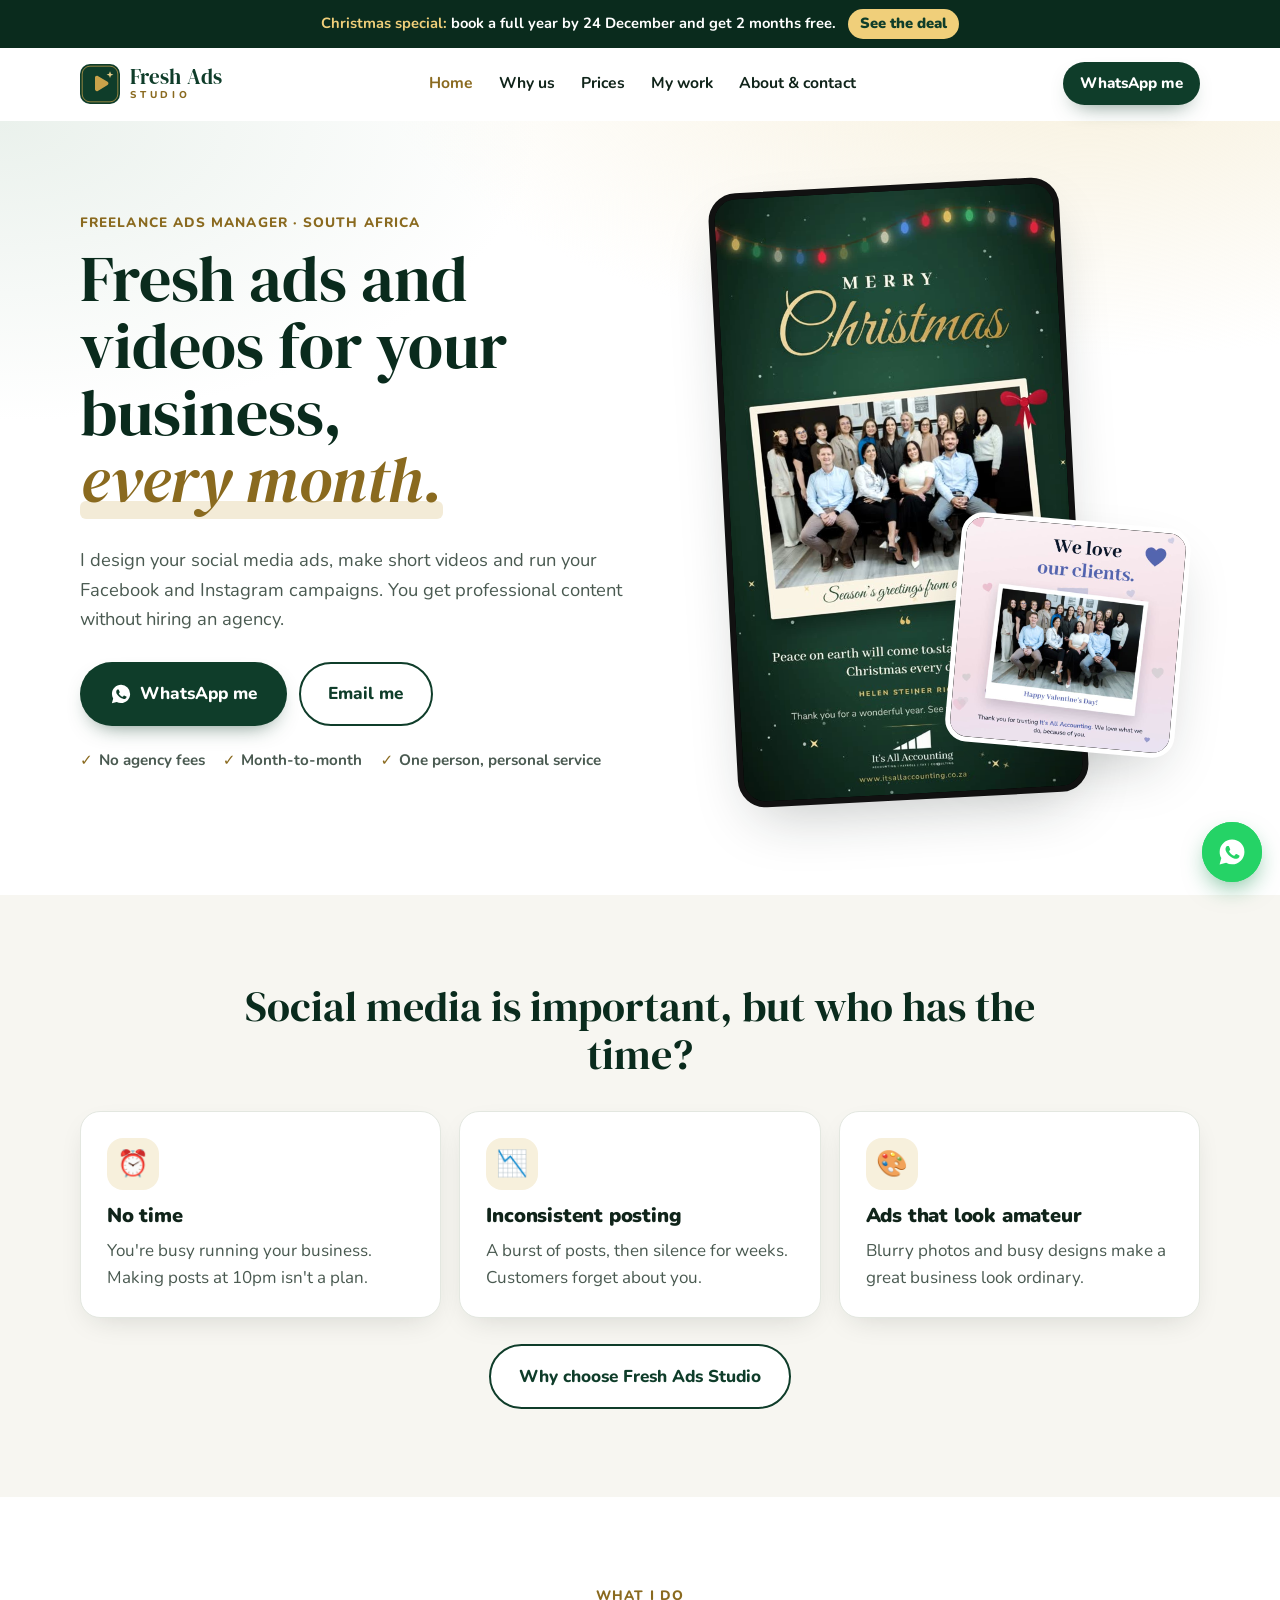
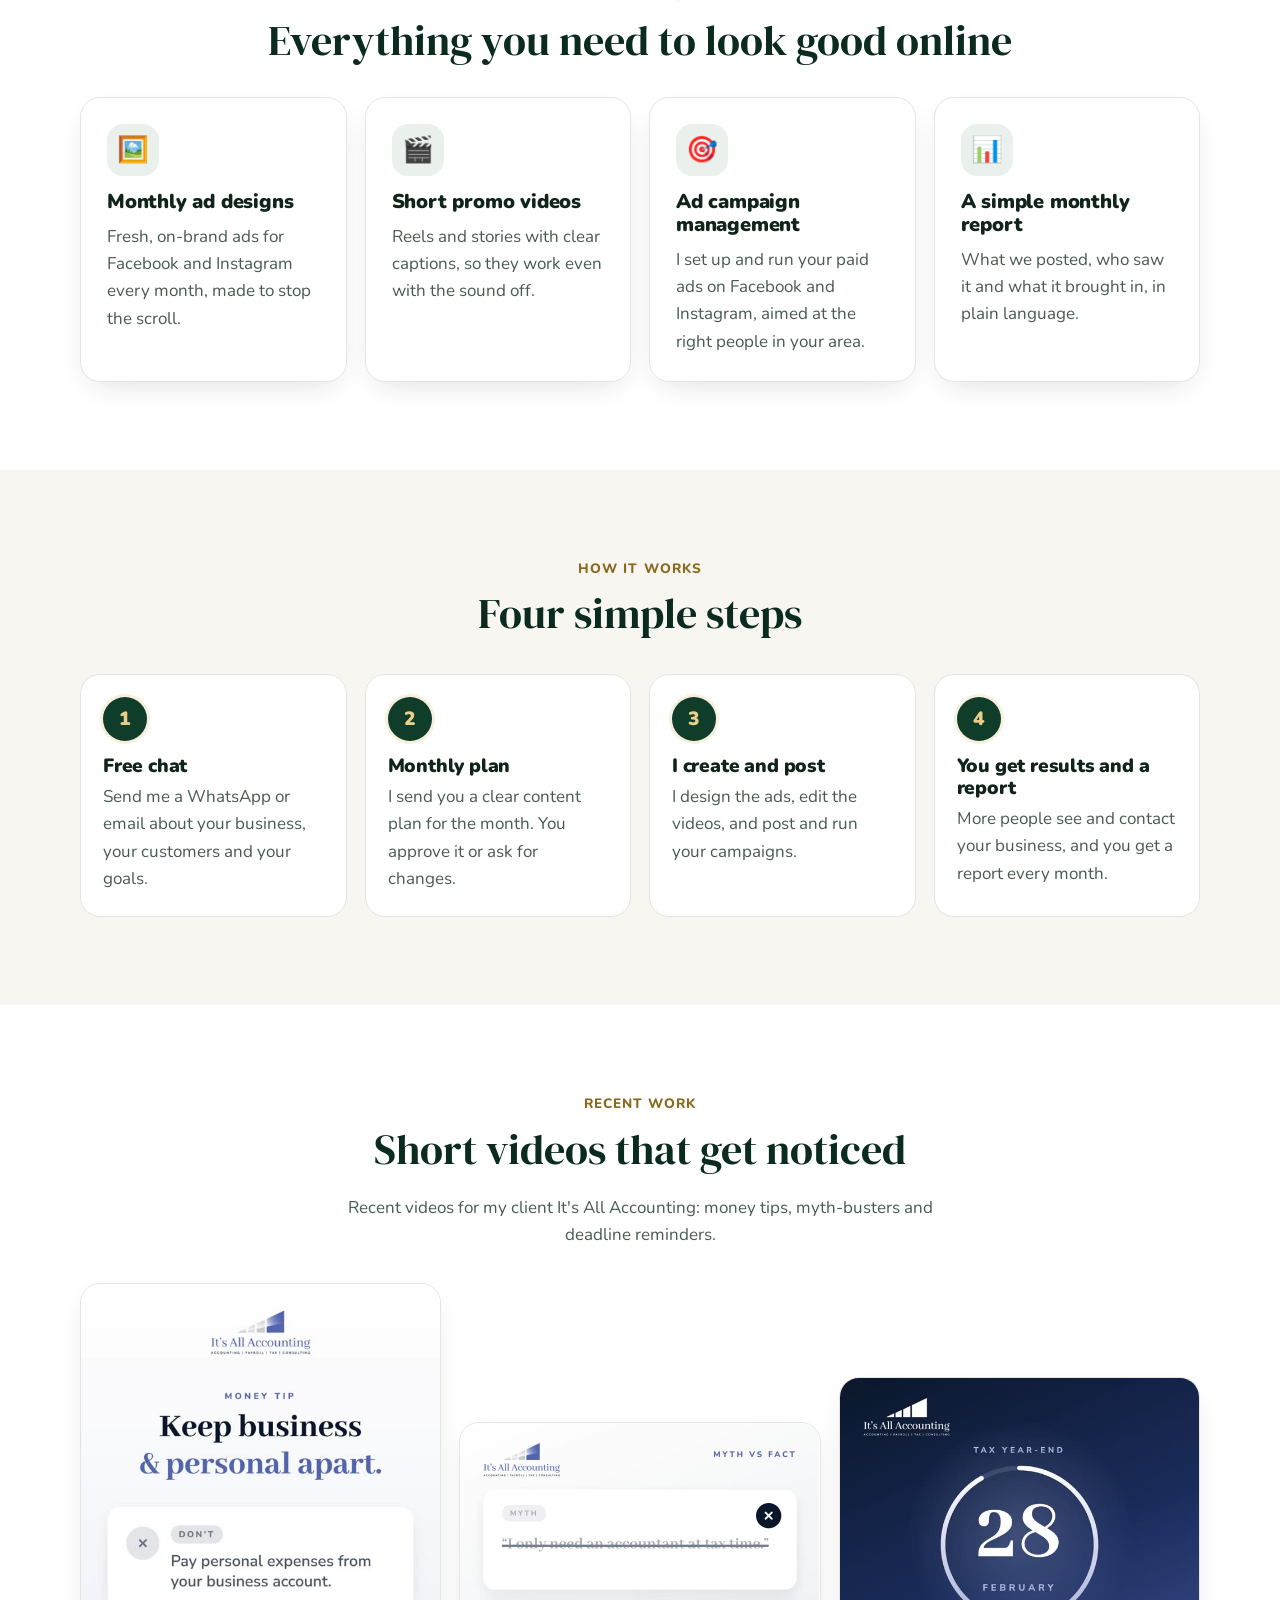
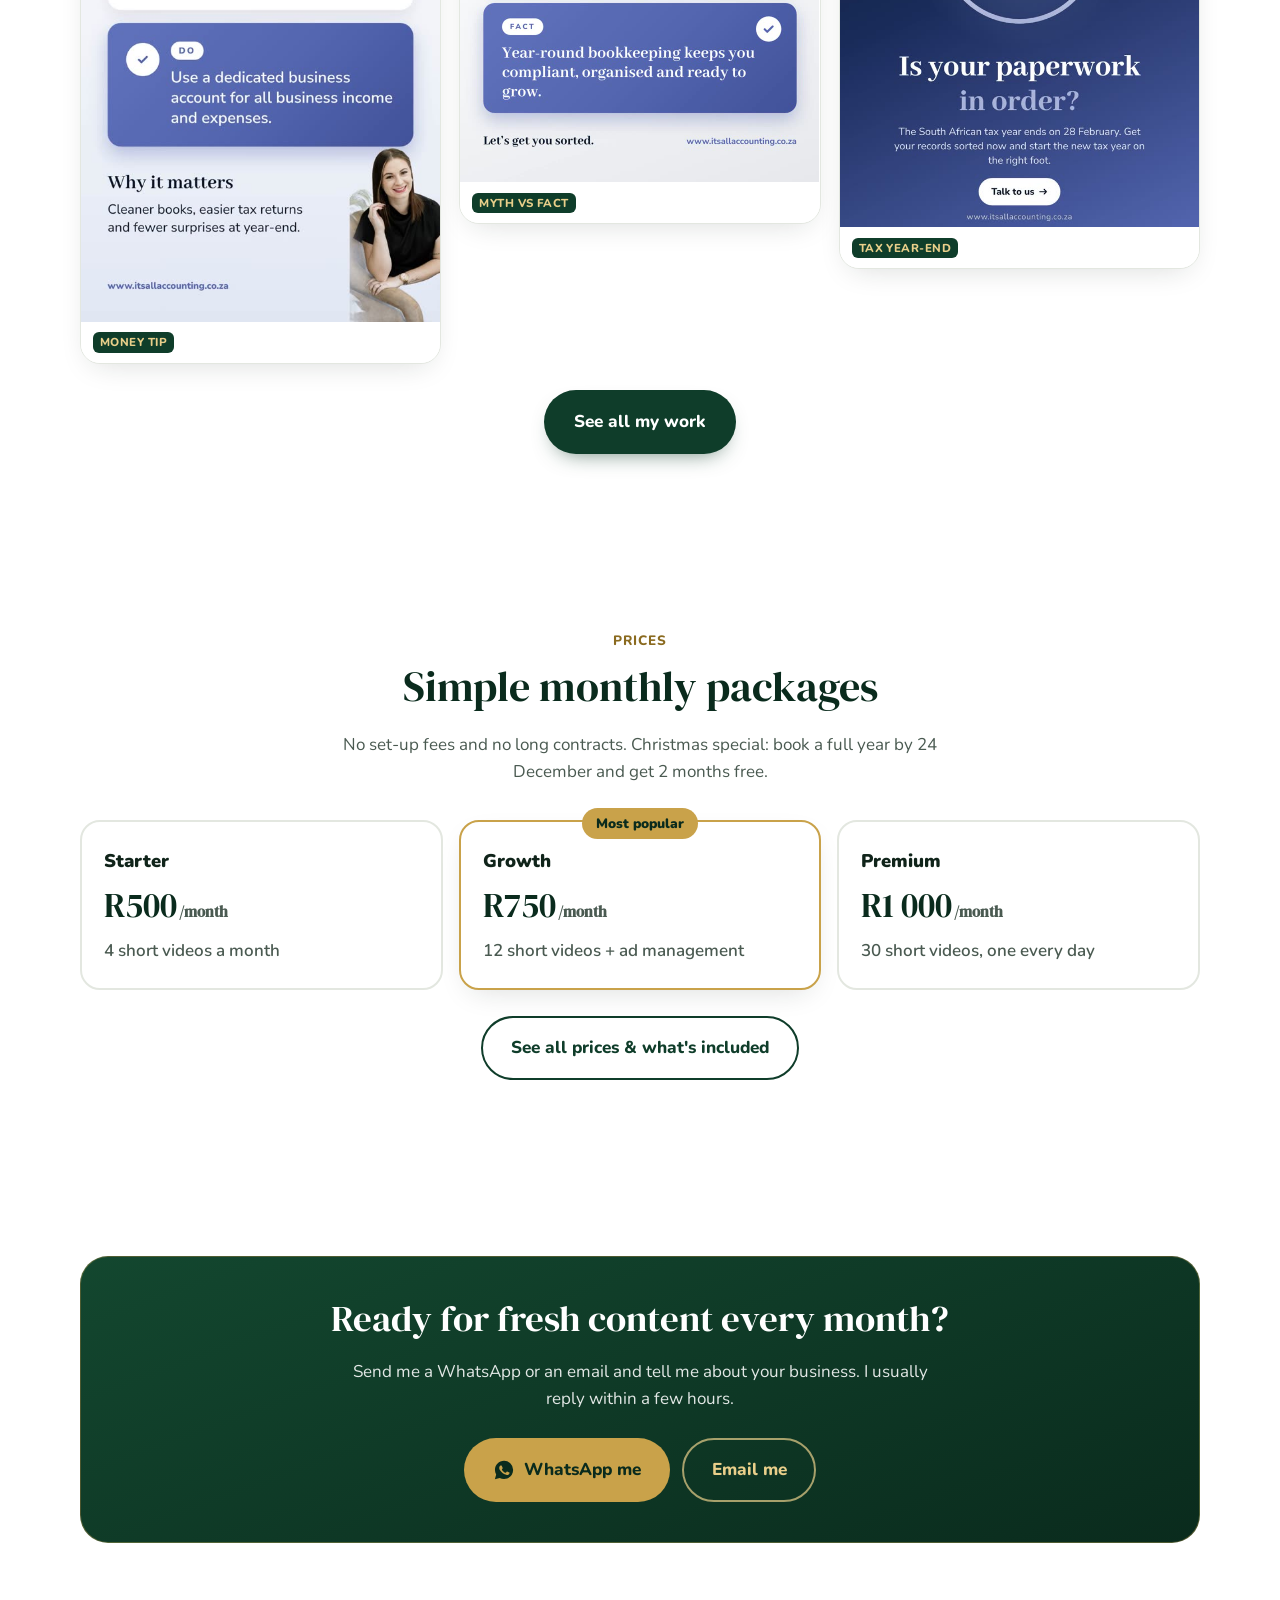
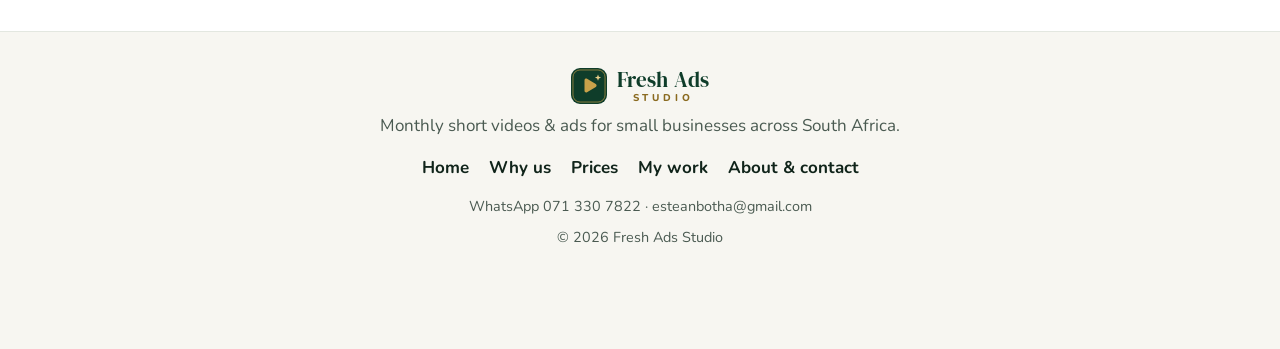
==== index.html @ bec7d3bc "Rebrand to deep green and gold with a new logo - New logo: gold play button and sparkle on a deep gr" ====
<!doctype html>
<html lang="en">
<head>
  <meta charset="utf-8">
  <meta name="viewport" content="width=device-width, initial-scale=1">
  <title>Fresh Ads Studio | Monthly Ads &amp; Video Content for Small Businesses in South Africa</title>
  <meta name="description" content="Fresh Ads Studio creates professional short-form videos and social media ads for small businesses across South Africa, every month. From R500 a month. No agency, no long contracts.">
  <meta name="theme-color" content="#0f3d2a">
  <link rel="icon" href="assets/favicon.svg" type="image/svg+xml">

  <meta property="og:type" content="website">
  <meta property="og:title" content="Fresh Ads Studio | Monthly Ads &amp; Video Content for Small Businesses">
  <meta property="og:description" content="Fresh, professional ads and short videos for your business, every month.">
  <meta property="og:image" content="assets/videos/its-all-accounting-showreel.jpg">
  <meta property="og:locale" content="en_ZA">

  <link rel="preconnect" href="https://fonts.googleapis.com">
  <link rel="preconnect" href="https://fonts.gstatic.com" crossorigin>
  <link rel="stylesheet" href="https://fonts.googleapis.com/css2?family=DM+Serif+Display:ital@0;1&family=Nunito:wght@400;600;700;800;900&display=swap">
  <link rel="stylesheet" href="styles.css">

  <script type="application/ld+json">
  {
    "@context": "https://schema.org",
    "@type": "ProfessionalService",
    "name": "Fresh Ads Studio",
    "description": "Monthly social media ads and short promo videos for small businesses.",
    "email": "esteanbotha@gmail.com",
    "telephone": "+27713307822",
    "areaServed": "South Africa",
    "address": { "@type": "PostalAddress", "addressCountry": "ZA" },
    "priceRange": "R500 - R1000",
    "knowsLanguage": ["en"]
  }
  </script>
</head>
<body>
  <a class="skip-link" href="#main">Skip to content</a>
  <div class="promo-bar" data-until="2026-12-25">
    <span><b>Christmas special:</b> book a full year by 24 December and get 2 months free.</span>
    <a href="prices.html?billing=yearly#xmas-deal">See the deal</a>
  </div>

  <!-- ============ HEADER ============ -->
  <header class="site-header">
    <div class="container header-inner">
      <a href="index.html" class="brand" aria-label="Fresh Ads Studio home">
        <img src="assets/favicon.svg" alt="" width="40" height="40">
        <span class="wordmark"><span class="wm-main">Fresh Ads</span><span class="wm-sub">Studio</span></span>
      </a>
      <nav class="main-nav" aria-label="Main">
        <a href="index.html" aria-current="page">Home</a>
        <a href="why.html">Why us</a>
        <a href="prices.html">Prices</a>
        <a href="work.html">My work</a>
        <a href="contact.html">About &amp; contact</a>
      </nav>
      <div class="header-actions">
        <a href="https://wa.me/27713307822" class="btn btn-primary btn-sm header-cta js-wa" target="_blank" rel="noopener">WhatsApp me</a>
      </div>
    </div>
    <nav class="mobile-nav" aria-label="Pages">
      <a href="index.html" aria-current="page">Home</a>
      <a href="why.html">Why</a>
      <a href="prices.html">Prices</a>
      <a href="work.html">Work</a>
      <a href="contact.html">Contact</a>
    </nav>
  </header>

  <main id="main">
    <!-- ============ 1. HERO ============ -->
    <section class="hero" id="top">
      <div class="container hero-grid">
        <div class="hero-copy">
          <p class="eyebrow">Freelance ads manager · South Africa</p>
          <h1>Fresh ads and videos for your business, <span class="hl">every month.</span></h1>
          <p class="lead">I design your social media ads, make short videos and run your Facebook and Instagram campaigns. You get professional content without hiring an agency.</p>
          <div class="hero-buttons">
            <a href="https://wa.me/27713307822" class="btn btn-primary btn-lg js-wa" target="_blank" rel="noopener">
              <svg aria-hidden="true" viewBox="0 0 24 24" width="22" height="22"><use href="#icon-wa"/></svg>
              <span>WhatsApp me</span>
            </a>
            <a href="mailto:esteanbotha@gmail.com" class="btn btn-outline btn-lg js-email">Email me</a>
          </div>
          <ul class="hero-points">
            <li>No agency fees</li>
            <li>Month-to-month</li>
            <li>One person, personal service</li>
          </ul>
        </div>
        <div class="hero-media" aria-hidden="false">
          <figure class="phone phone-main">
            <video src="assets/videos/its-all-accounting-xmas.mp4" poster="assets/videos/its-all-accounting-xmas.jpg" muted loop playsinline autoplay preload="metadata" data-autoplay width="540" height="960" aria-label="Christmas story video made for It's All Accounting: Merry Christmas in gold script with a polaroid photo of their team"></video>
          </figure>
          <figure class="phone phone-side">
            <img src="assets/videos/iaa-valentines.jpg" alt="Square Valentine's Day post for It's All Accounting reading We love our clients, with a polaroid photo of the team" width="720" height="720">
          </figure>
        </div>
      </div>
    </section>

    <!-- ============ 2. PROBLEM ============ -->
    <section class="section problem" aria-labelledby="problem-title">
      <div class="container">
        <h2 id="problem-title" class="section-title">Social media is important, but who has the time?</h2>
        <div class="cards-3">
          <article class="card problem-card">
            <span class="icon-badge" aria-hidden="true">⏰</span>
            <h3>No time</h3>
            <p>You're busy running your business. Making posts at 10pm isn't a plan.</p>
          </article>
          <article class="card problem-card">
            <span class="icon-badge" aria-hidden="true">📉</span>
            <h3>Inconsistent posting</h3>
            <p>A burst of posts, then silence for weeks. Customers forget about you.</p>
          </article>
          <article class="card problem-card">
            <span class="icon-badge" aria-hidden="true">🎨</span>
            <h3>Ads that look amateur</h3>
            <p>Blurry photos and busy designs make a great business look ordinary.</p>
          </article>
        </div>
        <div class="center-actions">
          <a href="why.html" class="btn btn-outline btn-lg">Why choose Fresh Ads Studio</a>
        </div>
      </div>
    </section>

    <!-- ============ 3. SERVICES ============ -->
    <section class="section services" id="services" aria-labelledby="services-title">
      <div class="container">
        <p class="eyebrow center">What I do</p>
        <h2 id="services-title" class="section-title">Everything you need to look good online</h2>
        <div class="cards-4">
          <article class="card service-card">
            <span class="icon-badge" aria-hidden="true">🖼️</span>
            <h3>Monthly ad designs</h3>
            <p>Fresh, on-brand ads for Facebook and Instagram every month, made to stop the scroll.</p>
          </article>
          <article class="card service-card">
            <span class="icon-badge" aria-hidden="true">🎬</span>
            <h3>Short promo videos</h3>
            <p>Reels and stories with clear captions, so they work even with the sound off.</p>
          </article>
          <article class="card service-card">
            <span class="icon-badge" aria-hidden="true">🎯</span>
            <h3>Ad campaign management</h3>
            <p>I set up and run your paid ads on Facebook and Instagram, aimed at the right people in your area.</p>
          </article>
          <article class="card service-card">
            <span class="icon-badge" aria-hidden="true">📊</span>
            <h3>A simple monthly report</h3>
            <p>What we posted, who saw it and what it brought in, in plain language.</p>
          </article>
        </div>
      </div>
    </section>

    <!-- ============ 4. HOW IT WORKS ============ -->
    <section class="section how" id="how" aria-labelledby="how-title">
      <div class="container">
        <p class="eyebrow center">How it works</p>
        <h2 id="how-title" class="section-title">Four simple steps</h2>
        <ol class="steps">
          <li class="step">
            <span class="step-num">1</span>
            <h3>Free chat</h3>
            <p>Send me a WhatsApp or email about your business, your customers and your goals.</p>
          </li>
          <li class="step">
            <span class="step-num">2</span>
            <h3>Monthly plan</h3>
            <p>I send you a clear content plan for the month. You approve it or ask for changes.</p>
          </li>
          <li class="step">
            <span class="step-num">3</span>
            <h3>I create and post</h3>
            <p>I design the ads, edit the videos, and post and run your campaigns.</p>
          </li>
          <li class="step">
            <span class="step-num">4</span>
            <h3>You get results and a report</h3>
            <p>More people see and contact your business, and you get a report every month.</p>
          </li>
        </ol>
      </div>
    </section>

    <!-- ============ RECENT WORK (teaser; full portfolio on work.html) ============ -->
    <section class="section work" id="work" aria-labelledby="work-title">
      <div class="container">
        <p class="eyebrow center">Recent work</p>
        <h2 id="work-title" class="section-title">Short videos that get noticed</h2>
        <p class="section-sub">Recent videos for my client It's All Accounting: money tips, myth-busters and deadline reminders.</p>
        <div class="video-masonry teaser">
          <figure class="vid" style="--ar: 9 / 16">
            <video src="assets/videos/iaa-keep-it-separate.mp4" poster="assets/videos/iaa-keep-it-separate.jpg" muted loop playsinline preload="none" data-autoplay aria-label="Vertical money tip video for It's All Accounting: Keep business and personal apart, with a don't and a do, why it matters, and a photo of a team member"></video>
            <figcaption><span class="tag client">Money tip</span></figcaption>
          </figure>
          <figure class="vid" style="--ar: 1 / 1">
            <video src="assets/videos/iaa-myth-vs-fact.mp4" poster="assets/videos/iaa-myth-vs-fact.jpg" muted loop playsinline preload="none" data-autoplay aria-label="Square myth vs fact post for It's All Accounting: the myth 'I only need an accountant at tax time' is crossed out and replaced by the fact that year-round bookkeeping keeps you compliant, organised and ready to grow"></video>
            <figcaption><span class="tag client">Myth vs fact</span></figcaption>
          </figure>
          <figure class="vid" style="--ar: 4 / 5">
            <video src="assets/videos/iaa-tax-year-end.mp4" poster="assets/videos/iaa-tax-year-end.jpg" muted loop playsinline preload="none" data-autoplay aria-label="Portrait tax year-end post for It's All Accounting: a countdown circle showing 28 February and the question Is your paperwork in order?"></video>
            <figcaption><span class="tag client">Tax year-end</span></figcaption>
          </figure>
        </div>
        <div class="center-actions">
          <a href="work.html" class="btn btn-primary btn-lg">See all my work</a>
        </div>
      </div>
    </section>



    <!-- ============ PRICES PREVIEW (full details on prices.html) ============ -->
    <section class="section" aria-labelledby="prices-title">
      <div class="container">
        <p class="eyebrow center">Prices</p>
        <h2 id="prices-title" class="section-title">Simple monthly packages</h2>
        <p class="section-sub">No set-up fees and no long contracts.<span data-until="2026-12-25"> Christmas special: book a full year by 24 December and get 2 months free.</span></p>
        <div class="mini-prices">
          <a class="mini-price" href="prices.html#packages">
            <span class="mini-name">Starter</span>
            <span class="mini-amount">R500<small>/month</small></span>
            <span class="mini-what">4 short videos a month</span>
          </a>
          <a class="mini-price featured" href="prices.html#packages">
            <span class="badge">Most popular</span>
            <span class="mini-name">Growth</span>
            <span class="mini-amount">R750<small>/month</small></span>
            <span class="mini-what">12 short videos + ad management</span>
          </a>
          <a class="mini-price" href="prices.html#packages">
            <span class="mini-name">Premium</span>
            <span class="mini-amount">R1 000<small>/month</small></span>
            <span class="mini-what">30 short videos, one every day</span>
          </a>
        </div>
        <div class="center-actions">
          <a href="prices.html" class="btn btn-outline btn-lg">See all prices &amp; what's included</a>
        </div>
      </div>
    </section>

    <section class="section" aria-labelledby="cta-title">
      <div class="container">
        <div class="cta-band">
          <h2 id="cta-title">Ready for fresh content every month?</h2>
          <p>Send me a WhatsApp or an email and tell me about your business. I usually reply within a few hours.</p>
          <div class="center-actions">
            <a href="https://wa.me/27713307822" class="btn btn-light btn-lg js-wa" target="_blank" rel="noopener">
              <svg aria-hidden="true" viewBox="0 0 24 24" width="22" height="22"><use href="#icon-wa"/></svg>
              <span>WhatsApp me</span>
            </a>
            <a href="mailto:esteanbotha@gmail.com" class="btn btn-ghost btn-lg js-email">Email me</a>
          </div>
        </div>
      </div>
    </section>

  </main>

  <!-- ============ FOOTER ============ -->
  <footer class="site-footer">
    <div class="container footer-inner">
      <a href="index.html" class="brand">
        <img src="assets/favicon.svg" alt="" width="36" height="36">
        <span class="wordmark"><span class="wm-main">Fresh Ads</span><span class="wm-sub">Studio</span></span>
      </a>
      <p>Monthly short videos &amp; ads for small businesses across South Africa.</p>
      <nav class="footer-nav" aria-label="Footer">
        <a href="index.html">Home</a>
        <a href="why.html">Why us</a>
        <a href="prices.html">Prices</a>
        <a href="work.html">My work</a>
        <a href="contact.html">About &amp; contact</a>
      </nav>
      <p class="small">WhatsApp <span class="js-phone">071 330 7822</span> · <span class="js-email-text">esteanbotha@gmail.com</span></p>
      <p class="small">© <span id="year">2026</span> Fresh Ads Studio</p>
    </div>
  </footer>

  <!-- Sticky WhatsApp button -->
  <a href="https://wa.me/27713307822" class="wa-float js-wa" target="_blank" rel="noopener" aria-label="Chat on WhatsApp">
    <svg aria-hidden="true" viewBox="0 0 24 24" width="30" height="30"><use href="#icon-wa"/></svg>
  </a>

  <!-- SVG sprite -->
  <svg width="0" height="0" style="position:absolute" aria-hidden="true">
    <symbol id="icon-wa" viewBox="0 0 24 24">
      <path fill="currentColor" d="M12.04 2C6.58 2 2.13 6.45 2.13 11.91c0 1.75.46 3.45 1.32 4.95L2.05 22l5.25-1.38a9.9 9.9 0 0 0 4.74 1.2h.01c5.46 0 9.91-4.45 9.91-9.91A9.85 9.85 0 0 0 12.04 2Zm5.8 14.06c-.24.68-1.42 1.32-1.96 1.37-.5.05-.97.24-3.28-.68-2.78-1.1-4.54-3.94-4.67-4.13-.14-.18-1.12-1.49-1.12-2.84 0-1.35.71-2.01.96-2.29.25-.27.55-.34.73-.34l.53.01c.17.01.4-.06.62.48.24.55.8 1.92.87 2.06.07.14.11.3.02.48-.09.18-.14.3-.27.46-.14.16-.29.36-.41.48-.14.14-.28.29-.12.56.16.28.71 1.17 1.53 1.9 1.05.93 1.93 1.22 2.21 1.36.27.14.43.11.59-.07.16-.18.69-.8.87-1.08.18-.27.37-.23.62-.14.25.09 1.6.75 1.87.89.28.14.46.2.53.32.07.11.07.66-.17 1.33Z"/>
    </symbol>
  </svg>

  <script src="script.js" defer></script>
</body>
</html>
---- styles.css ----
/* ==========================================================
   Fresh Ads Studio: styles (mobile-first)
   Brand colours are set in :root below (deep green --primary, gold --gold)
   ========================================================== */
:root {
  /* Brand: deep green + gold */
  --primary: #0f3d2a;
  --primary-dark: #0a2b1d;
  --primary-soft: #eaf1ec;
  --accent: #c9a24a;
  --gold: #c9a24a;
  --gold-light: #e9cf8a;
  --gold-dark: #8a6a1f;
  --gold-soft: #f7f0dc;
  --wa: #25d366;
  --wa-dark: #128c4b;

  --ink: #10241a;
  --ink-soft: #4a5a51;
  --line: #e3e7e0;
  --bg: #ffffff;
  --bg-alt: #f7f6f1;
  --serif: "DM Serif Display", Georgia, "Times New Roman", serif;

  --radius: 20px;
  --radius-lg: 28px;
  --shadow: 0 10px 30px -12px rgba(20, 33, 28, .18);
  --shadow-lg: 0 24px 60px -20px rgba(20, 33, 28, .28);
  --font: "Nunito", ui-rounded, "SF Pro Rounded", "Segoe UI", system-ui, sans-serif;
  --header-h: 64px;
}

*, *::before, *::after { box-sizing: border-box; }
html { scroll-behavior: smooth; scroll-padding-top: calc(var(--header-h) + 12px); -webkit-text-size-adjust: 100%; }
body {
  margin: 0;
  font-family: var(--font);
  font-size: 1.0625rem;
  line-height: 1.6;
  color: var(--ink);
  background: var(--bg);
  -webkit-font-smoothing: antialiased;
}
img { max-width: 100%; height: auto; display: block; }
a { color: var(--primary-dark); }
h1, h2, h3 { line-height: 1.15; margin: 0 0 .5em; font-weight: 900; letter-spacing: -.01em; }
p { margin: 0 0 1em; }
:focus-visible { outline: 3px solid var(--accent); outline-offset: 3px; border-radius: 8px; }

.container { width: 100%; max-width: 1160px; margin: 0 auto; padding: 0 20px; }
.container.narrow { max-width: 760px; }

.skip-link { position: absolute; left: -999px; top: 8px; background: var(--ink); color: #fff; padding: 8px 14px; border-radius: 10px; z-index: 100; }
.skip-link:focus { left: 8px; }

/* ---------- Buttons ---------- */
.btn {
  display: inline-flex; align-items: center; justify-content: center; gap: .5em;
  font: inherit; font-weight: 800; text-decoration: none;
  padding: .8em 1.4em; border-radius: 999px; border: 2px solid transparent;
  cursor: pointer; transition: transform .15s ease, background .15s ease, box-shadow .15s ease;
  min-height: 48px;
}
.btn:hover { transform: translateY(-2px); }
.btn:active { transform: translateY(0); }
.btn-primary { background: var(--primary); color: #fff; box-shadow: 0 8px 20px -8px var(--primary); }
.btn-primary:hover { background: var(--primary-dark); }
.btn-whatsapp { background: #fff; color: var(--wa-dark); border-color: var(--wa); }
.btn-whatsapp:hover { background: var(--wa); color: #fff; }
.btn-outline { background: #fff; color: var(--primary-dark); border-color: var(--primary); }
.btn-outline:hover { background: var(--primary-soft); }
.btn-lg { font-size: 1.075rem; padding: .95em 1.6em; min-height: 56px; }
.btn-sm { padding: .5em 1em; min-height: 40px; font-size: .95rem; }
.btn-block { width: 100%; }

/* ---------- Header ---------- */
.site-header {
  position: sticky; top: env(safe-area-inset-top, 0px); z-index: 50;
  background: rgba(255, 255, 255, .9);
  backdrop-filter: saturate(160%) blur(10px);
  -webkit-backdrop-filter: saturate(160%) blur(10px);
  border-bottom: 1px solid transparent;
  transition: border-color .2s ease;
}
.site-header.scrolled { border-bottom-color: var(--line); }
.header-inner { display: flex; align-items: center; justify-content: space-between; height: var(--header-h); gap: 12px; }
.brand { display: inline-flex; align-items: center; gap: 10px; color: var(--ink); text-decoration: none; font-weight: 800; font-size: 1.1rem; white-space: nowrap; }
.brand b { color: var(--primary); font-weight: 900; }
.main-nav { display: none; }
.header-actions { display: flex; align-items: center; gap: 10px; }
.header-cta { display: none; }

  font: inherit; font-weight: 800; font-size: .85rem; border: 0; background: transparent; color: var(--ink-soft);
  padding: 6px 12px; border-radius: 999px; cursor: pointer; min-width: 44px; min-height: 34px;
}

/* ---------- Hero ---------- */
.hero { padding: 36px 0 56px; background: radial-gradient(1200px 500px at 85% -10%, var(--primary-soft), transparent 70%); overflow: hidden; }
.hero-grid { display: grid; gap: 40px; align-items: center; }
.eyebrow { font-size: .85rem; font-weight: 800; text-transform: uppercase; letter-spacing: .08em; color: var(--primary-dark); margin-bottom: .8em; }
.eyebrow.center { text-align: center; }
.hero h1 { font-size: clamp(2.2rem, 8vw, 4rem); }
.hl { color: var(--primary); position: relative; white-space: nowrap; }
.hl::after { content: ""; position: absolute; left: 0; right: 0; bottom: .06em; height: .28em; background: var(--accent); opacity: .55; z-index: -1; border-radius: 6px; }
.lead { font-size: 1.15rem; color: var(--ink-soft); max-width: 36em; }
.hero-buttons { display: flex; flex-direction: column; gap: 12px; margin: 28px 0 22px; }
.hero-points { list-style: none; padding: 0; margin: 0; display: flex; flex-wrap: wrap; gap: 8px 18px; color: var(--ink-soft); font-weight: 700; font-size: .95rem; }
.hero-points li::before { content: "✓"; color: var(--primary); font-weight: 900; margin-right: 6px; }

.hero-media { position: relative; max-width: 420px; margin: 0 auto; width: 100%; padding-right: 22%; }
.phone { margin: 0; border-radius: 28px; overflow: hidden; box-shadow: var(--shadow-lg); background: #000; position: relative; }
.phone-main { border: 6px solid #111; transform: rotate(-3deg); }
.phone-side { position: absolute; width: 50%; right: 0; bottom: 8%; border: 5px solid #fff; border-radius: 22px; transform: rotate(5deg); }

/* play button overlay */
.play { position: absolute; inset: 0; margin: auto; width: 68px; height: 68px; border-radius: 50%; background: rgba(255, 255, 255, .92); box-shadow: 0 8px 24px rgba(0, 0, 0, .25); }
.play::after { content: ""; position: absolute; left: 27px; top: 21px; border-style: solid; border-width: 13px 0 13px 21px; border-color: transparent transparent transparent var(--ink); }

/* ---------- Sections ---------- */
.section { padding: 64px 0; }
.section-title { font-size: clamp(1.75rem, 5.5vw, 2.6rem); text-align: center; max-width: 20em; margin: 0 auto .5em; }
.section-sub { text-align: center; color: var(--ink-soft); max-width: 38em; margin: 0 auto 2em; }
.problem, .how, .testimonials { background: var(--bg-alt); }

.cards-3, .cards-4 { display: grid; gap: 18px; margin-top: 32px; }
.card { background: #fff; border: 1px solid var(--line); border-radius: var(--radius); padding: 26px; box-shadow: var(--shadow); }
.card h3 { font-size: 1.25rem; }
.card p { color: var(--ink-soft); margin: 0; }
.icon-badge { display: inline-grid; place-items: center; width: 52px; height: 52px; border-radius: 16px; background: var(--primary-soft); font-size: 1.6rem; margin-bottom: 14px; }
.problem-card .icon-badge { background: #fff3d6; }

/* ---------- Steps ---------- */
.steps { list-style: none; padding: 0; margin: 36px 0 0; display: grid; gap: 18px; counter-reset: none; }
.step { position: relative; background: #fff; border-radius: var(--radius); padding: 24px 24px 24px 84px; border: 1px solid var(--line); }
.step h3 { font-size: 1.2rem; margin-bottom: .3em; }
.step p { margin: 0; color: var(--ink-soft); }
.step-num { position: absolute; left: 22px; top: 22px; width: 44px; height: 44px; border-radius: 50%; background: var(--primary); color: #fff; font-weight: 900; font-size: 1.2rem; display: grid; place-items: center; }

/* ---------- Pricing ---------- */
.pricing { display: grid; gap: 22px; margin-top: 12px; }
.price-card { position: relative; background: #fff; border: 2px solid var(--line); border-radius: var(--radius-lg); padding: 30px 26px; display: flex; flex-direction: column; }
.price-card h3 { font-size: 1.35rem; margin-bottom: .2em; }
.price { margin: 0 0 .4em; display: flex; align-items: baseline; gap: 4px; }
.amount { font-size: 2.6rem; font-weight: 900; letter-spacing: -.02em; }
.per { color: var(--ink-soft); font-weight: 700; }
.price-desc { color: var(--ink-soft); font-size: .98rem; }
.features { list-style: none; padding: 0; margin: 6px 0 26px; flex: 1; }
.features li { padding: 8px 0 8px 30px; position: relative; border-top: 1px dashed var(--line); }
.features li:first-child { border-top: 0; }
.features li::before { content: ""; position: absolute; left: 0; top: 13px; width: 18px; height: 18px; border-radius: 50%; background: var(--primary-soft) url("data:image/svg+xml,%3Csvg xmlns='http://www.w3.org/2000/svg' viewBox='0 0 20 20'%3E%3Cpath d='M5 10.5l3 3 7-7' fill='none' stroke='%230f3d2a' stroke-width='2.6' stroke-linecap='round' stroke-linejoin='round'/%3E%3C/svg%3E") center/14px no-repeat; }
.price-card.featured { border-color: var(--primary); box-shadow: var(--shadow-lg); }
.badge { position: absolute; top: -14px; left: 50%; transform: translateX(-50%); background: var(--accent); color: var(--ink); font-weight: 900; font-size: .85rem; padding: 5px 14px; border-radius: 999px; white-space: nowrap; }

/* ---------- Portfolio ---------- */
.portfolio { display: grid; grid-template-columns: repeat(2, 1fr); grid-auto-rows: 1fr; gap: 14px; margin-top: 32px; grid-auto-flow: dense; }
.pf-item { position: relative; margin: 0; border-radius: var(--radius); overflow: hidden; background: var(--bg-alt); aspect-ratio: 1 / 1; box-shadow: var(--shadow); }
.pf-item.tall { grid-row: span 2; aspect-ratio: auto; }
.pf-item img { width: 100%; height: 100%; object-fit: cover; transition: transform .4s ease; }
.pf-item img.crop-top { object-position: top; }
.pf-item:hover img { transform: scale(1.04); }
.pf-item .play { width: 56px; height: 56px; }
.pf-item.tall .play { margin: 0; top: 62%; left: 50%; transform: translate(-50%, -50%); }
.pf-item .play::after { left: 22px; top: 17px; border-width: 11px 0 11px 18px; }
.pf-item figcaption { position: absolute; left: 10px; right: 10px; bottom: 10px; background: rgba(255, 255, 255, .94); border-radius: 12px; padding: 6px 10px; font-size: .82rem; font-weight: 800; display: flex; align-items: center; gap: 8px; white-space: nowrap; overflow: hidden; text-overflow: ellipsis; }
.tag { background: var(--primary); color: #fff; border-radius: 6px; padding: 1px 7px; font-size: .72rem; text-transform: uppercase; letter-spacing: .04em; }
.video .tag { background: var(--ink); }

.featured-client { margin-top: 40px; background: var(--ink); color: #fff; border-radius: var(--radius-lg); padding: 30px 26px; display: grid; gap: 26px; }
.featured-client .eyebrow { color: var(--accent); }
.featured-client h3 { font-size: 1.8rem; }
.featured-client p { color: rgba(255, 255, 255, .82); margin: 0; }
.stats { display: grid; grid-template-columns: repeat(3, 1fr); gap: 10px; margin: 0; }
.stats div { background: rgba(255, 255, 255, .07); border-radius: 16px; padding: 14px 10px; text-align: center; display: flex; flex-direction: column-reverse; }
.stats dd { margin: 0; font-size: 1.9rem; font-weight: 900; color: var(--accent); line-height: 1.1; }
.stats dt { font-size: .8rem; color: rgba(255, 255, 255, .75); font-weight: 700; }

.logos-title { text-align: center; margin: 48px 0 16px; color: var(--ink-soft); font-weight: 800; font-size: .9rem; text-transform: uppercase; letter-spacing: .08em; }
.logo-strip { list-style: none; padding: 0; margin: 0; display: flex; flex-wrap: wrap; justify-content: center; align-items: center; gap: 18px 30px; }
.logo-strip img { height: 34px; width: auto; filter: grayscale(1); opacity: .65; transition: filter .2s, opacity .2s; }
.logo-strip img:hover { filter: none; opacity: 1; }
.logo-featured span { display: inline-block; font-weight: 900; font-size: 1.05rem; color: var(--primary-dark); border: 2px solid var(--primary); border-radius: 999px; padding: 6px 16px; background: var(--primary-soft); }

/* ---------- Testimonials ---------- */
.quote { margin: 0; display: flex; flex-direction: column; justify-content: space-between; gap: 18px; }
.quote blockquote { margin: 0; font-size: 1.08rem; font-weight: 600; color: var(--ink); position: relative; padding-top: 30px; }
.quote blockquote::before { content: "“"; position: absolute; top: -18px; left: -4px; font-size: 4.5rem; line-height: 1; color: var(--primary); font-weight: 900; }
.quote figcaption { display: flex; flex-direction: column; font-size: .95rem; }
.quote figcaption span { color: var(--ink-soft); }

/* ---------- FAQ ---------- */
.faq details { border: 1px solid var(--line); border-radius: 16px; margin-bottom: 12px; background: #fff; transition: box-shadow .2s; }
.faq details[open] { box-shadow: var(--shadow); border-color: transparent; }
.faq summary { cursor: pointer; list-style: none; padding: 18px 56px 18px 20px; font-weight: 800; font-size: 1.08rem; position: relative; }
.faq summary::-webkit-details-marker { display: none; }
.faq summary::after { content: "+"; position: absolute; right: 18px; top: 50%; transform: translateY(-50%); width: 28px; height: 28px; border-radius: 50%; background: var(--primary-soft); color: var(--primary-dark); display: grid; place-items: center; font-size: 1.3rem; font-weight: 900; transition: transform .2s; }
.faq details[open] summary::after { content: "–"; }
.faq details p { padding: 0 20px 20px; margin: 0; color: var(--ink-soft); }

/* ---------- Contact ---------- */
.contact-grid { display: grid; gap: 22px; }
.field { margin-bottom: 16px; }
.field label { display: block; font-weight: 800; margin-bottom: 6px; font-size: .95rem; }
.field input, .field textarea {
  width: 100%; font: inherit; font-size: 1rem; color: var(--ink);
  padding: 13px 16px; border: 2px solid var(--line); border-radius: 14px; background: var(--bg-alt);
  transition: border-color .15s, background .15s;
}
.field input:focus, .field textarea:focus { outline: none; border-color: var(--primary); background: #fff; }
.field .invalid, .field input[aria-invalid="true"] { border-color: #e5484d; }
.form-status { margin: 12px 0 0; font-weight: 700; min-height: 1.5em; }
.form-status.ok { color: var(--primary-dark); }
.form-status.err { color: #c62828; }

.contact-links { list-style: none; padding: 0; margin: 0; display: grid; gap: 12px; align-content: start; }
.contact-links a { display: flex; align-items: center; gap: 14px; text-decoration: none; color: var(--ink); background: #fff; border: 1px solid var(--line); border-radius: 16px; padding: 14px 16px; transition: border-color .15s; }
.contact-links a:hover { border-color: var(--primary); }
.contact-links a > span:last-child { display: flex; flex-direction: column; line-height: 1.3; }
.contact-links a > span:last-child span { color: var(--ink-soft); font-size: .95rem; word-break: break-all; }
.cl-icon { width: 44px; height: 44px; border-radius: 12px; display: grid; place-items: center; background: var(--primary-soft); font-size: 1.3rem; flex: none; }
.cl-icon.wa { background: var(--wa); color: #fff; }


/* ---------- Videos ---------- */
.video-grid { display: grid; grid-template-columns: repeat(2, minmax(0, 1fr)); gap: 14px; margin-top: 32px; }
.vid { margin: 0; position: relative; border-radius: var(--radius); overflow: hidden; background: #111; box-shadow: var(--shadow); aspect-ratio: 9 / 16; max-width: 100%; }
.vid video { width: 100%; height: 100%; object-fit: cover; display: block; cursor: pointer; }
.vid figcaption { position: absolute; left: 10px; right: 10px; bottom: 10px; background: rgba(255, 255, 255, .94); border-radius: 12px; padding: 6px 10px; font-size: .82rem; font-weight: 800; display: flex; align-items: center; gap: 8px; white-space: nowrap; overflow: hidden; text-overflow: ellipsis; }
.vid .vid-toggle { position: absolute; top: 10px; right: 10px; width: 36px; height: 36px; border-radius: 50%; border: 0; background: rgba(0, 0, 0, .45); color: #fff; font-size: .9rem; cursor: pointer; display: grid; place-items: center; }
.tag.example { background: var(--ink-soft); }
.tag.client { background: var(--primary); }
.note { text-align: center; color: var(--ink-soft); font-size: .92rem; margin-top: 18px; }

.showcase { display: grid; gap: 26px; align-items: center; background: var(--ink); color: #fff; border-radius: var(--radius-lg); padding: 22px; margin-top: 32px; }
.showcase .eyebrow { color: var(--accent); }
.showcase h3 { font-size: 1.8rem; }
.showcase p { color: rgba(255, 255, 255, .82); }
.showcase ul { margin: 0; padding-left: 1.2em; color: rgba(255, 255, 255, .82); display: grid; gap: 4px; }
.showreel { margin: 0; border-radius: 18px; overflow: hidden; aspect-ratio: 4 / 3; background: #ddd; max-width: 100%; }
.showreel video { width: 100%; height: 100%; object-fit: cover; display: block; }

.page-hero { padding: 48px 0 8px; text-align: center; background: radial-gradient(1000px 400px at 50% -20%, var(--primary-soft), transparent 70%); }
.page-hero h1 { font-size: clamp(2rem, 7vw, 3.4rem); max-width: 16em; margin-inline: auto; text-wrap: balance; }
.page-hero .lead { margin-inline: auto; }
.center-actions { display: flex; flex-wrap: wrap; justify-content: center; gap: 12px; margin-top: 26px; }

.cta-band { background: var(--primary); color: #fff; text-align: center; border-radius: var(--radius-lg); padding: 40px 22px; }
.cta-band h2 { font-size: clamp(1.6rem, 5vw, 2.3rem); }
.cta-band p { color: rgba(255, 255, 255, .88); max-width: 34em; margin-inline: auto; }
.cta-band .btn-light { background: #fff; color: var(--primary-dark); }
.cta-band .btn-ghost { background: transparent; color: #fff; border-color: rgba(255, 255, 255, .7); }

.main-nav a[aria-current="page"] { color: var(--primary); }

@media (min-width: 760px) {
  .video-grid { grid-template-columns: repeat(3, minmax(0, 1fr)); gap: 18px; }
  .video-grid.five { grid-template-columns: repeat(5, minmax(0, 1fr)); }
  .showcase { grid-template-columns: 1.3fr 1fr; padding: 32px; }
  .page-hero { padding: 72px 0 16px; }
}
@media (max-width: 759px) {
  .video-grid.five > :last-child:nth-child(odd) { grid-column: 1 / -1; width: calc(50% - 7px); justify-self: center; }
}

/* ---------- Footer ---------- */
.site-footer { background: var(--bg-alt); border-top: 1px solid var(--line); padding: 36px 0 100px; text-align: center; }
.footer-inner { display: grid; gap: 8px; justify-items: center; }
.site-footer p { color: var(--ink-soft); margin: 0; }
.small { font-size: .9rem; }

/* ---------- Sticky WhatsApp ---------- */
.wa-float {
  position: fixed; right: 18px; bottom: 18px; z-index: 60;
  width: 60px; height: 60px; border-radius: 50%; background: var(--wa); color: #fff;
  display: grid; place-items: center; box-shadow: 0 10px 25px -6px rgba(18, 140, 75, .6);
  transition: transform .2s ease;
  bottom: max(18px, env(safe-area-inset-bottom));
}
.wa-float:hover { transform: scale(1.08); }
.wa-float::before { content: ""; position: absolute; inset: 0; border-radius: 50%; background: var(--wa); z-index: -1; animation: pulse 2.4s infinite; }
@keyframes pulse { 0% { transform: scale(1); opacity: .5; } 80%, 100% { transform: scale(1.6); opacity: 0; } }

/* ---------- Reveal on scroll ---------- */
.reveal { transform: translateY(18px); transition: transform .6s ease; }
.reveal.in { transform: none; }

/* ==========================================================
   Larger screens
   ========================================================== */
@media (min-width: 560px) {
  .hero-buttons { flex-direction: row; flex-wrap: wrap; }
  .header-cta { display: inline-flex; }
  .stats dd { font-size: 2.3rem; }
}

@media (min-width: 760px) {
  .cards-3 { grid-template-columns: repeat(3, 1fr); }
  .cards-4 { grid-template-columns: repeat(2, 1fr); }
  .steps { grid-template-columns: repeat(2, 1fr); }
  .portfolio { grid-template-columns: repeat(3, 1fr); gap: 18px; }
  .featured-client { grid-template-columns: 1.2fr 1fr; align-items: center; padding: 40px; }
  .contact-grid { grid-template-columns: 1fr 1.1fr; align-items: start; }
  .section { padding: 88px 0; }
}

@media (min-width: 960px) {
  :root { --header-h: 72px; }
  .main-nav { display: flex; gap: 26px; }
  .main-nav a { color: var(--ink); text-decoration: none; font-weight: 700; font-size: .98rem; }
  .main-nav a:hover { color: var(--primary); }
  .hero { padding: 64px 0 96px; }
  .hero-grid { grid-template-columns: 1.15fr 1fr; gap: 56px; }
  .hero-media { max-width: 460px; }
  .cards-4 { grid-template-columns: repeat(4, 1fr); }
  .steps { grid-template-columns: repeat(4, 1fr); }
  .step { padding: 80px 22px 24px; }
  .step-num { top: 22px; left: 22px; }
  .pricing { grid-template-columns: repeat(3, 1fr); align-items: stretch; }
  .price-card.featured, .price-card.featured.reveal.in { transform: scale(1.04); }
  .portfolio { grid-template-columns: repeat(4, 1fr); }
}

@media (prefers-reduced-motion: reduce) {
  html { scroll-behavior: auto; }
  *, *::before, *::after { animation: none !important; transition: none !important; }
  .reveal { transform: none; }
}

/* ---------- Multi-page additions ---------- */
.mobile-nav { display: flex; gap: 6px; overflow-x: auto; padding: 0 max(16px, env(safe-area-inset-left, 0px)) 10px; scrollbar-width: none; }
.mobile-nav::-webkit-scrollbar { display: none; }
.mobile-nav a { flex: none; text-decoration: none; color: var(--ink-soft); font-weight: 800; font-size: .88rem; padding: 7px 14px; border-radius: 999px; background: var(--bg-alt); border: 1px solid var(--line); }
.mobile-nav a[aria-current="page"] { background: var(--primary); border-color: var(--primary); color: #fff; }

.page-title { font-size: clamp(2rem, 7vw, 3.2rem); }

.mini-prices { display: grid; gap: 16px; margin-top: 8px; }
.mini-price { position: relative; display: grid; gap: 4px; text-decoration: none; color: var(--ink); background: #fff; border: 2px solid var(--line); border-radius: var(--radius); padding: 24px 22px; transition: border-color .15s, transform .15s; }
.mini-price:hover { border-color: var(--primary); transform: translateY(-2px); }
.mini-price.featured { border-color: var(--primary); box-shadow: var(--shadow); }
.mini-name { font-weight: 900; font-size: 1.15rem; }
.mini-amount { font-weight: 900; font-size: 2.1rem; letter-spacing: -.02em; }
.mini-amount small { font-size: .95rem; color: var(--ink-soft); font-weight: 700; margin-left: 2px; }
.mini-what { color: var(--ink-soft); font-weight: 600; }

.about-grid { display: grid; gap: 28px; }
.about-copy h2 { font-size: clamp(1.6rem, 5vw, 2.2rem); }
.about-copy p { color: var(--ink-soft); font-size: 1.08rem; max-width: 38em; }
.about-points { list-style: none; padding: 0; margin: 0; display: grid; gap: 14px; }
.about-points h3 { font-size: 1.1rem; }

.footer-nav { display: flex; flex-wrap: wrap; justify-content: center; gap: 8px 20px; margin: 6px 0; }
.footer-nav a { color: var(--ink); font-weight: 700; text-decoration: none; }
.footer-nav a:hover { color: var(--primary); }

@media (min-width: 760px) {
  .mini-prices { grid-template-columns: repeat(3, minmax(0, 1fr)); }
  .about-grid { grid-template-columns: 1.3fr 1fr; align-items: start; }
}
@media (min-width: 960px) {
  .mobile-nav { display: none; }
}
@media (max-width: 959px) {
  html { scroll-padding-top: calc(var(--header-h) + 60px); }
}
.phone video { width: 100%; height: auto; display: block; aspect-ratio: 9 / 16; object-fit: cover; }
.mobile-nav { gap: 4px; }
.mobile-nav a { flex: 1 1 0; text-align: center; padding: 7px 6px; font-size: .84rem; }

/* ---------- Monthly / yearly toggle ---------- */
.billing-toggle { display: flex; width: max-content; max-width: 100%; margin: -8px auto 34px; background: var(--bg-alt); border: 1px solid var(--line); border-radius: 999px; padding: 4px; gap: 4px; }
.billing-toggle button { font: inherit; font-weight: 800; border: 0; background: transparent; color: var(--ink-soft); padding: 10px 20px; border-radius: 999px; cursor: pointer; min-height: 44px; display: inline-flex; align-items: center; gap: 8px; }
.billing-toggle button[aria-pressed="true"] { background: var(--primary); color: #fff; }
.billing-toggle .save { background: var(--accent); color: var(--ink); font-size: .75rem; padding: 2px 8px; border-radius: 999px; }
.yearly-note { color: var(--primary-dark); font-weight: 800; font-size: .92rem; margin: -6px 0 6px; }

/* ---------- Mixed-shape video layout ---------- */
.video-masonry { columns: 2; column-gap: 14px; margin-top: 32px; }
.video-masonry .vid { break-inside: avoid; margin: 0 0 14px; width: 100%; }
.video-masonry.teaser { columns: auto; display: grid; grid-template-columns: repeat(2, minmax(0, 1fr)); gap: 14px; align-items: center; }
.video-masonry.teaser .vid { margin: 0; }
.video-masonry.teaser > :last-child:nth-child(odd) { grid-column: 1 / -1; width: calc(50% - 7px); justify-self: center; }
.video-wide { max-width: 900px; margin: 4px auto 0; }
@media (min-width: 760px) {
  .video-masonry { columns: 3; column-gap: 18px; }
  .video-masonry .vid { margin-bottom: 18px; }
  .video-masonry.teaser { grid-template-columns: repeat(3, minmax(0, 1fr)); gap: 18px; }
  .video-masonry.teaser > :last-child:nth-child(odd) { grid-column: auto; width: auto; }
}
.video-masonry .vid, .video-wide .vid { aspect-ratio: auto; background: #fff; border: 1px solid var(--line); }
.video-masonry .vid video, .video-wide .vid video { aspect-ratio: var(--ar, 9 / 16); height: auto; }
.video-masonry .vid figcaption, .video-wide .vid figcaption { position: static; background: #fff; border-radius: 0; padding: 10px 12px; }

/* ---------- Why us page ---------- */
.sr-only { position: absolute; width: 1px; height: 1px; padding: 0; margin: -1px; overflow: hidden; clip: rect(0 0 0 0); white-space: nowrap; border: 0; }
.reasons { display: grid; gap: 18px; margin-top: 32px; }
.reason h3 { font-size: 1.2rem; }
.compare-wrap { overflow-x: auto; margin-top: 28px; border-radius: var(--radius); border: 1px solid var(--line); background: #fff; box-shadow: var(--shadow); }
.compare { width: 100%; min-width: 640px; border-collapse: collapse; font-size: .98rem; }
.compare th, .compare td { padding: 14px 16px; text-align: left; vertical-align: top; border-bottom: 1px solid var(--line); }
.compare thead th { font-weight: 900; background: var(--bg-alt); }
.compare tbody th { font-weight: 800; color: var(--ink); width: 22%; }
.compare td { color: var(--ink-soft); }
.compare .us { background: var(--primary-soft); color: var(--primary-dark); font-weight: 800; }
.compare thead .us { background: var(--primary); color: #fff; }
.compare tr:last-child th, .compare tr:last-child td { border-bottom: 0; }
.get-list { list-style: none; padding: 0; margin: 28px 0 0; display: grid; gap: 12px; }
.get-list li { background: #fff; border: 1px solid var(--line); border-radius: 16px; padding: 16px 18px 16px 54px; position: relative; color: var(--ink-soft); }
.get-list li b { color: var(--ink); }
.get-list li::before { content: ""; position: absolute; left: 18px; top: 18px; width: 22px; height: 22px; border-radius: 50%; background: var(--primary) url("data:image/svg+xml,%3Csvg xmlns='http://www.w3.org/2000/svg' viewBox='0 0 20 20'%3E%3Cpath d='M5 10.5l3 3 7-7' fill='none' stroke='white' stroke-width='2.6' stroke-linecap='round' stroke-linejoin='round'/%3E%3C/svg%3E") center/15px no-repeat; }
.mobile-nav a { font-size: .8rem; padding: 7px 4px; }
@media (min-width: 760px) { .reasons { grid-template-columns: repeat(2, minmax(0, 1fr)); } }
@media (min-width: 960px) { .reasons { grid-template-columns: repeat(3, minmax(0, 1fr)); } }

/* ---------- Christmas special ---------- */
.promo-bar { background: #0f3d2a; color: #fff; text-align: center; font-size: .92rem; font-weight: 700; padding: 9px max(16px, env(safe-area-inset-right, 0px)) 9px max(16px, env(safe-area-inset-left, 0px)); display: flex; flex-wrap: wrap; justify-content: center; align-items: center; gap: 4px 12px; }
.promo-bar b { color: #f0cf7a; }
.promo-bar a { color: #0f3d2a; background: #f0cf7a; text-decoration: none; font-weight: 900; padding: 3px 12px; border-radius: 999px; white-space: nowrap; }
.xmas-deal { position: relative; overflow: hidden; background: radial-gradient(700px 300px at 50% 0%, #1f6b47, #0f3d2a 70%); color: #fff; border-radius: var(--radius-lg); padding: 34px 22px; margin: 0 auto 34px; max-width: 760px; text-align: center; box-shadow: var(--shadow-lg); }
.xmas-deal::before { content: ""; position: absolute; inset: 0 0 auto; height: 14px; background: repeating-linear-gradient(90deg, #ef476f 0 10px, transparent 10px 30px, #ffd166 30px 40px, transparent 40px 60px, #06d6a0 60px 70px, transparent 70px 90px); opacity: .9; }
.xmas-eyebrow { color: #f0cf7a; font-weight: 900; text-transform: uppercase; letter-spacing: .12em; font-size: .85rem; margin: 6px 0 .4em; }
.xmas-deal h2 { font-size: clamp(1.7rem, 5.5vw, 2.4rem); color: #fff; }
.xmas-deal p { color: rgba(255, 255, 255, .86); max-width: 34em; margin-inline: auto; }
.xmas-prices { list-style: none; padding: 0; margin: 22px 0 24px; display: grid; gap: 10px; }
.xmas-prices li { display: grid; grid-template-columns: 1fr auto auto; align-items: baseline; gap: 12px; background: rgba(255, 255, 255, .08); border: 1px solid rgba(240, 207, 122, .3); border-radius: 14px; padding: 12px 16px; text-align: left; }
.xmas-prices span { font-weight: 800; }
.xmas-prices s { color: rgba(255, 255, 255, .55); font-weight: 700; }
.xmas-prices b { color: #f0cf7a; font-size: 1.35rem; font-weight: 900; }
.btn-gold { background: #f0cf7a; color: #0f3d2a; }
.btn-gold:hover { background: #ffe09a; }
.price .was { display: block; width: 100%; color: var(--ink-soft); font-weight: 700; font-size: 1.05rem; margin-bottom: -4px; }
.price { flex-wrap: wrap; }
@media (min-width: 760px) {
  .xmas-deal { padding: 42px 40px; }
  .xmas-prices { grid-template-columns: repeat(3, minmax(0, 1fr)); }
  .xmas-prices li { grid-template-columns: 1fr; text-align: center; gap: 2px; }
}


/* ==========================================================
   Deep green + gold theme
   ========================================================== */
.brand { gap: 10px; }
.wordmark { display: flex; flex-direction: column; line-height: 1; }
.wm-main { font-family: var(--serif); font-weight: 400; font-size: 1.32rem; color: var(--primary); letter-spacing: .005em; }
.wm-sub { font-family: var(--font); font-weight: 800; font-size: .62rem; letter-spacing: .38em; text-transform: uppercase; color: var(--gold-dark); margin-top: 4px; }

.eyebrow { color: var(--gold-dark); }
.hl { color: var(--primary); }
.hl::after { background: var(--gold); opacity: .38; }
.hero { background: radial-gradient(1100px 480px at 85% -10%, var(--gold-soft), transparent 65%), radial-gradient(900px 500px at 0% 0%, var(--primary-soft), transparent 60%); }
.hero-points li::before { color: var(--gold-dark); }

.btn-primary { background: var(--primary); color: #fff; box-shadow: 0 10px 22px -12px rgba(15, 61, 42, .7); }
.btn-primary:hover { background: #17533a; }
.btn-outline { color: var(--primary); border-color: var(--primary); }
.btn-outline:hover { background: var(--primary-soft); }

.icon-badge { background: var(--primary-soft); }
.problem-card .icon-badge { background: var(--gold-soft); }
.step-num { background: var(--primary); color: var(--gold-light); box-shadow: 0 0 0 3px var(--gold-soft); }

.price-card.featured { border-color: var(--gold); }
.badge { background: var(--gold); color: var(--primary-dark); }
.mini-price.featured { border-color: var(--gold); }
.mini-price:hover { border-color: var(--primary); }

.tag, .tag.client { background: var(--primary); color: var(--gold-light); }
.showcase { background: linear-gradient(160deg, #13472f, var(--primary-dark)); }
.showcase .eyebrow { color: var(--gold-light); }

.cta-band { background: linear-gradient(160deg, #13472f, var(--primary-dark)); border: 1px solid rgba(201, 162, 74, .35); }
.cta-band h2 { color: #fff; }
.cta-band .btn-light { background: var(--gold); color: var(--primary-dark); }
.cta-band .btn-light:hover { background: var(--gold-light); }
.cta-band .btn-ghost { border-color: rgba(233, 207, 138, .7); color: var(--gold-light); }

.faq summary::after { background: var(--gold-soft); color: var(--gold-dark); }
.cl-icon { background: var(--gold-soft); }
.compare .us { background: var(--primary-soft); color: var(--primary); }
.compare thead .us { background: var(--primary); color: var(--gold-light); }
.billing-toggle .save { background: var(--gold); color: var(--primary-dark); }
.mobile-nav a[aria-current="page"], .billing-toggle button[aria-pressed="true"] { background: var(--primary); border-color: var(--primary); color: var(--gold-light); }
.main-nav a[aria-current="page"], .main-nav a:hover, .footer-nav a:hover { color: var(--gold-dark); }
.yearly-note { color: var(--gold-dark); }
.site-footer { background: var(--bg-alt); }
.promo-bar { background: var(--primary-dark); }
:focus-visible { outline-color: var(--gold); }
h1, h2, .section-title, .page-title { font-family: var(--serif); font-weight: 400; letter-spacing: 0; color: var(--primary-dark); }
.cta-band h2, .xmas-deal h2, .showcase h3 { color: #fff; }
.hero h1 { line-height: 1.05; }
.amount, .mini-amount { font-family: var(--serif); font-weight: 400; letter-spacing: 0; color: var(--primary-dark); }
.hl { color: var(--gold-dark); font-style: italic; }
.hl::after { opacity: .22; }
@media (max-width: 559px) {
  .promo-bar { font-size: .8rem; padding-block: 7px; gap: 2px 8px; }
  .promo-bar a { padding: 2px 10px; }
}
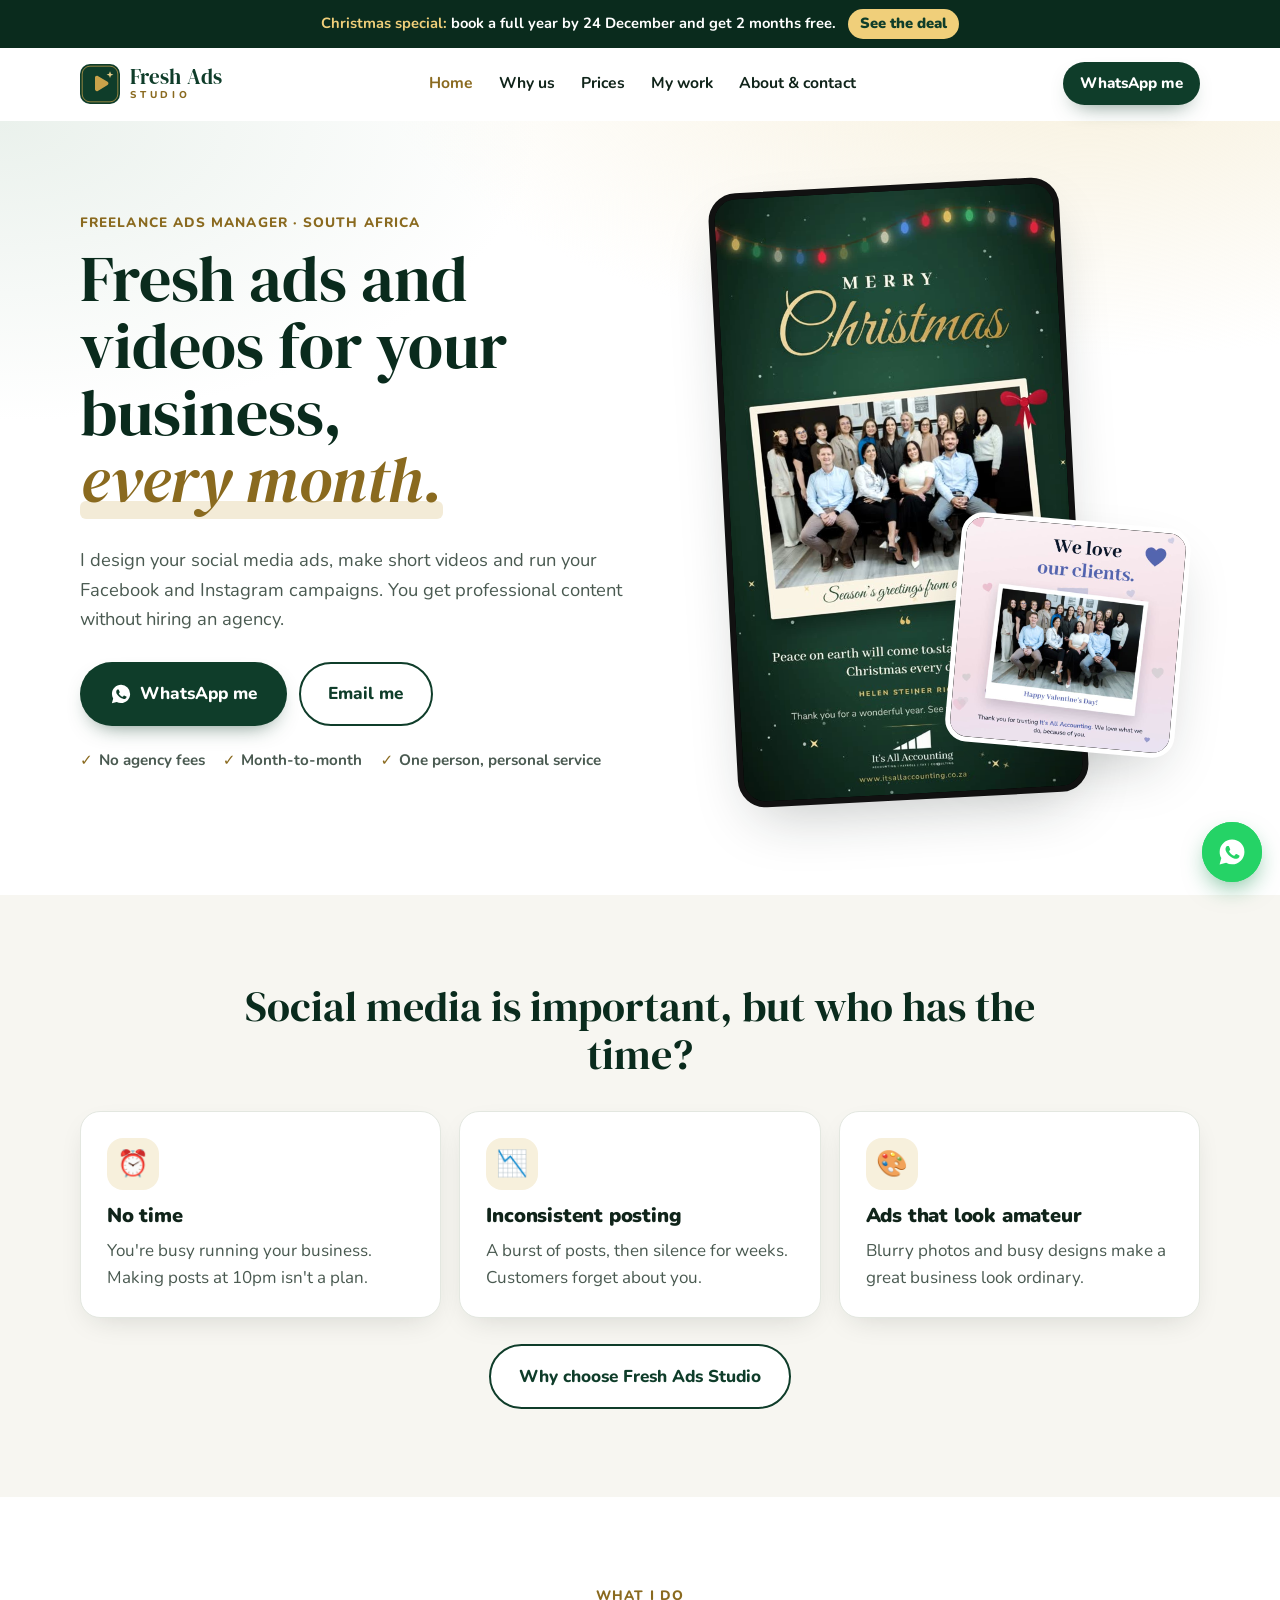
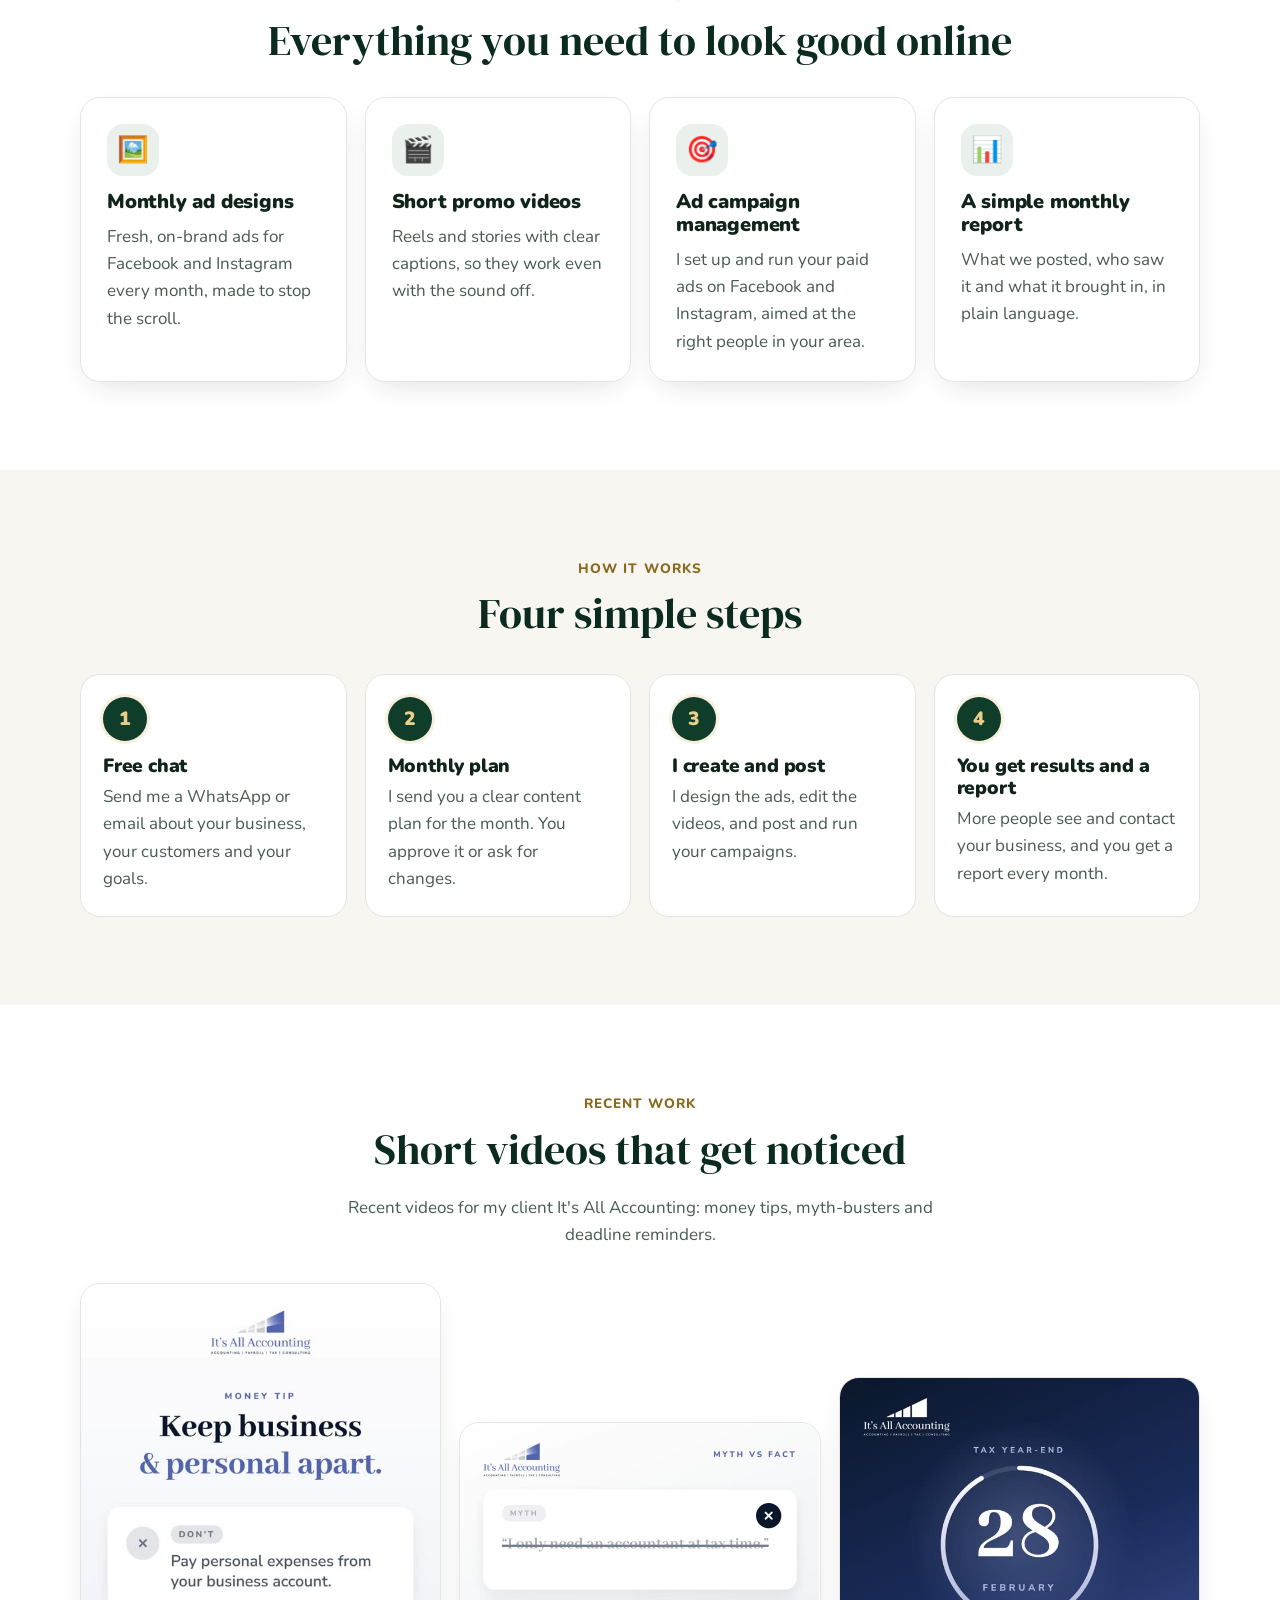
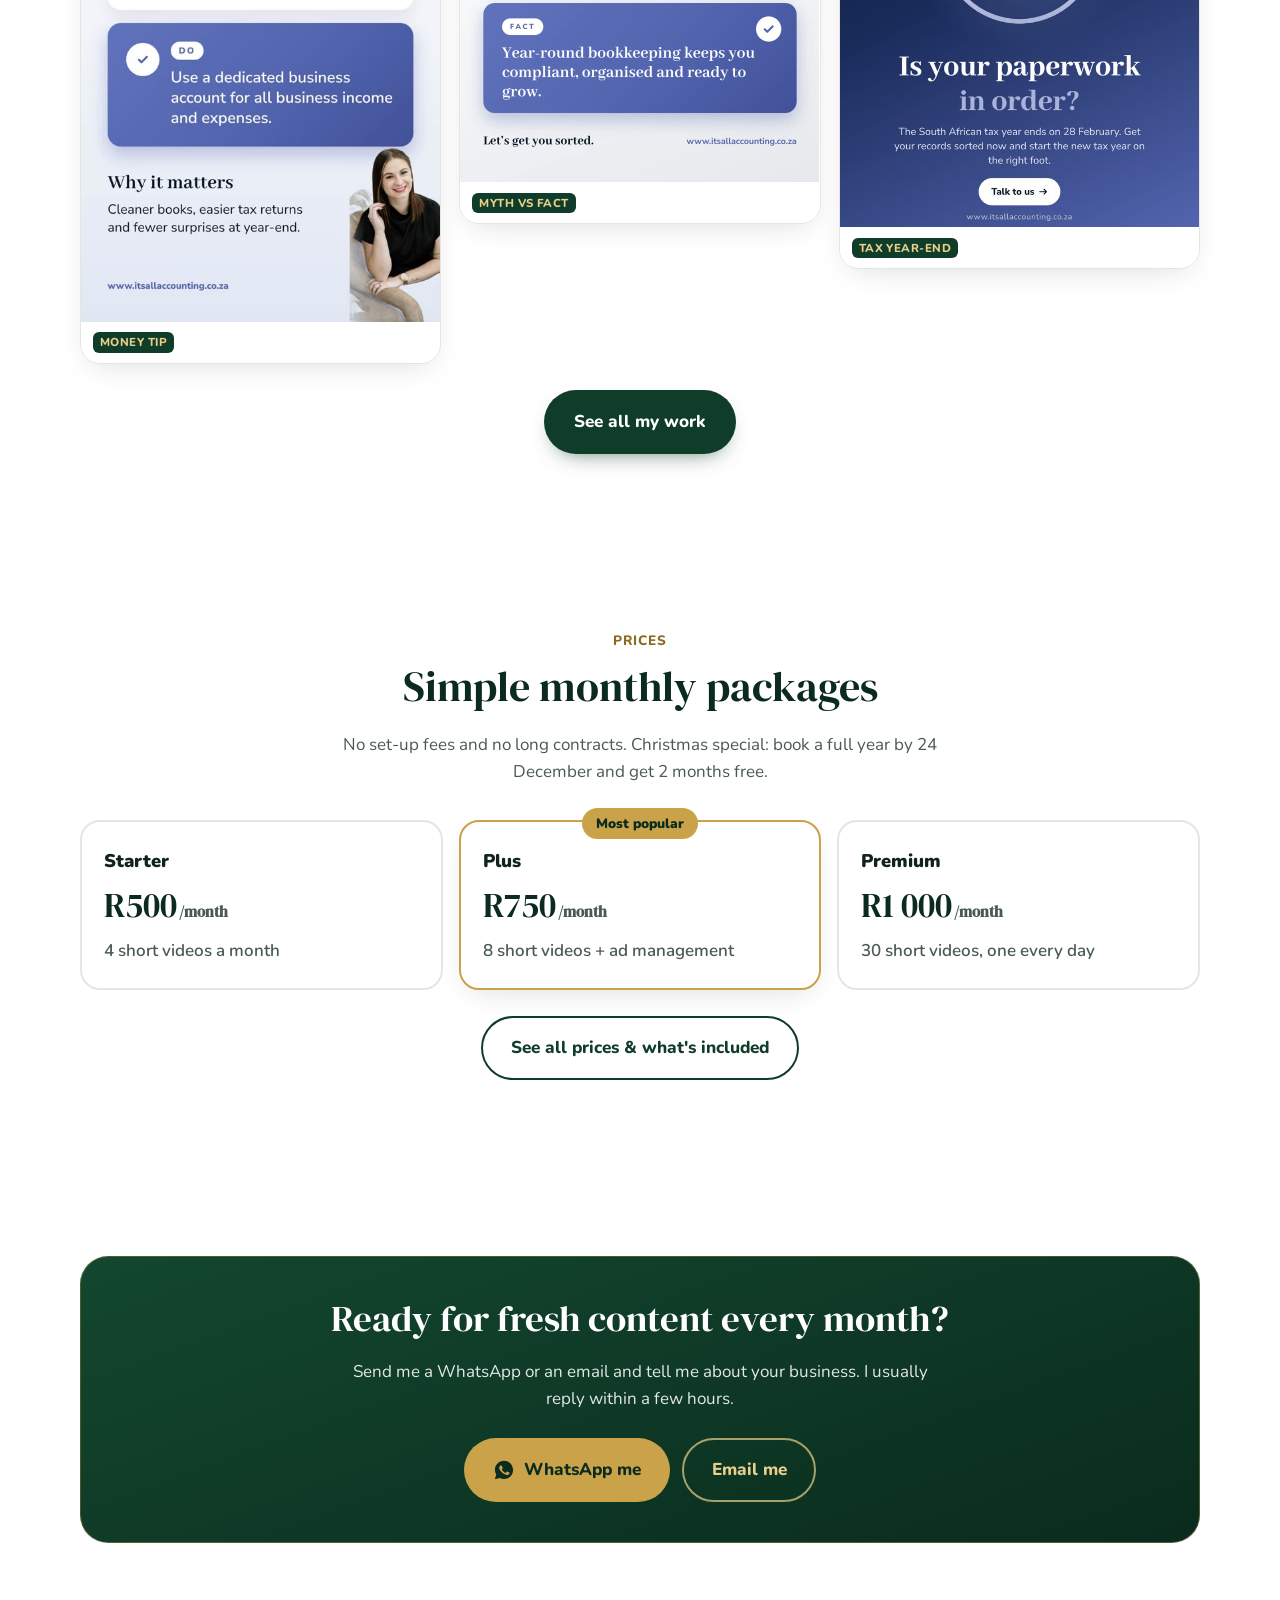
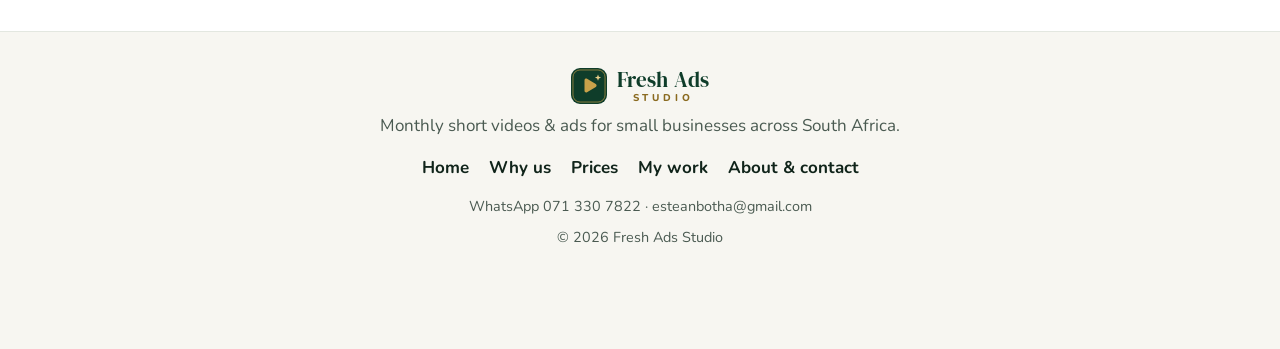
==== commit da66229c: "Rename Growth package to Plus: 8 short-form videos for R750 Co-Authored-By: Claude Opus 5.5 <noreply" ====
--- a/index.html
+++ b/index.html
@@ -229,9 +229,9 @@
           </a>
           <a class="mini-price featured" href="prices.html#packages">
             <span class="badge">Most popular</span>
-            <span class="mini-name">Growth</span>
+            <span class="mini-name">Plus</span>
             <span class="mini-amount">R750<small>/month</small></span>
-            <span class="mini-what">12 short videos + ad management</span>
+            <span class="mini-what">8 short videos + ad management</span>
           </a>
           <a class="mini-price" href="prices.html#packages">
             <span class="mini-name">Premium</span>
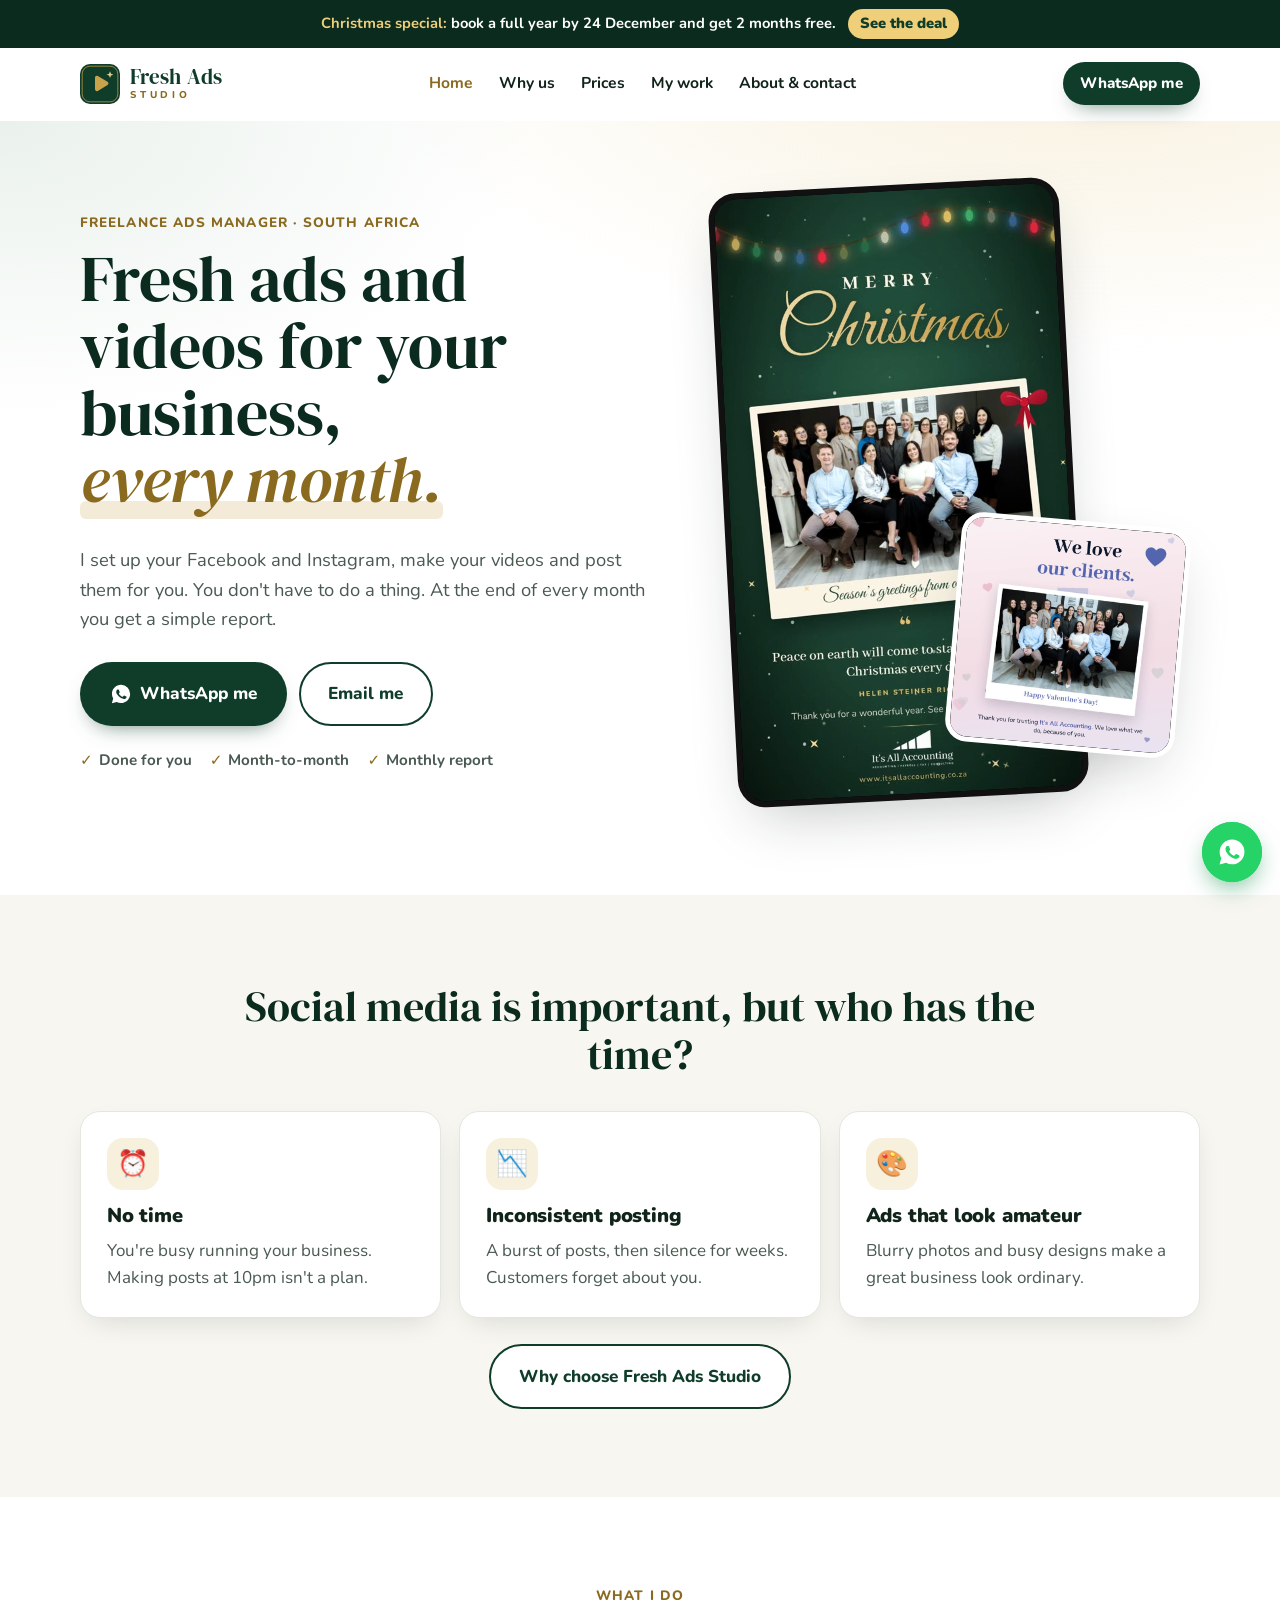
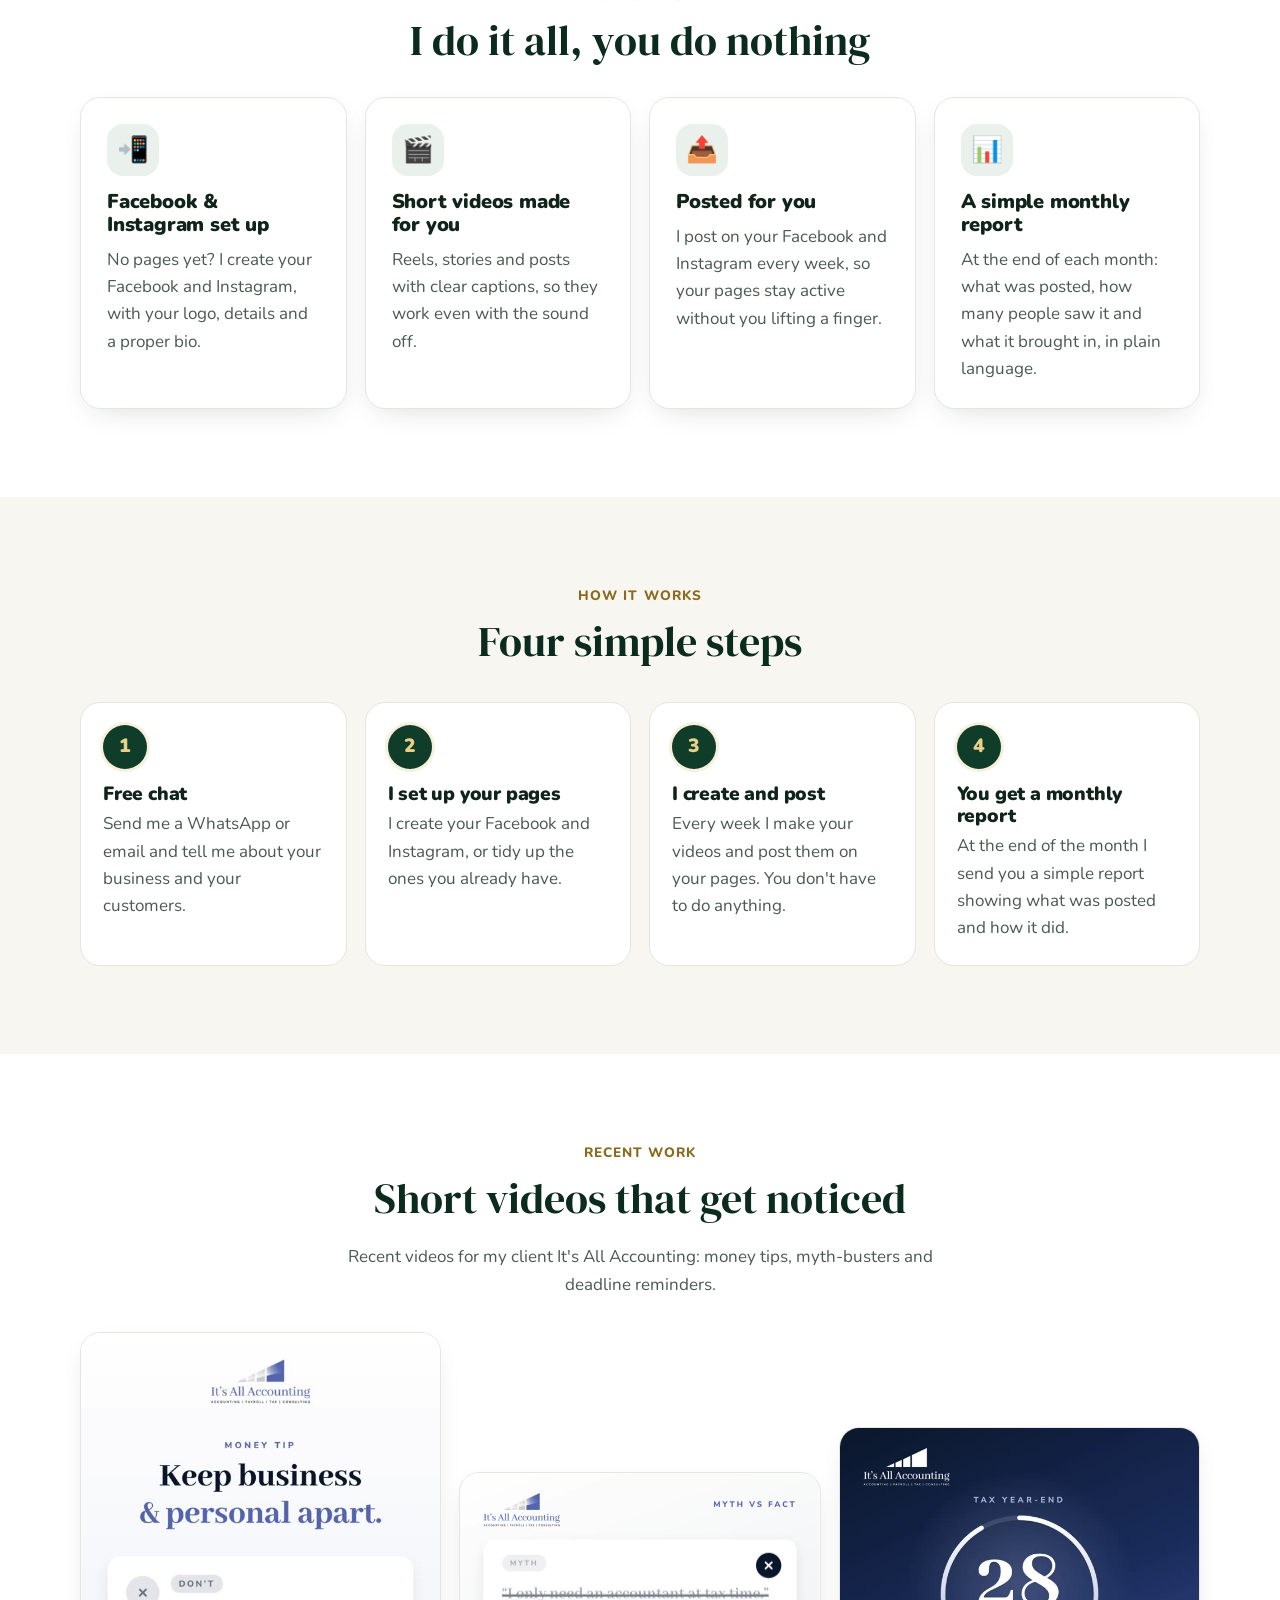
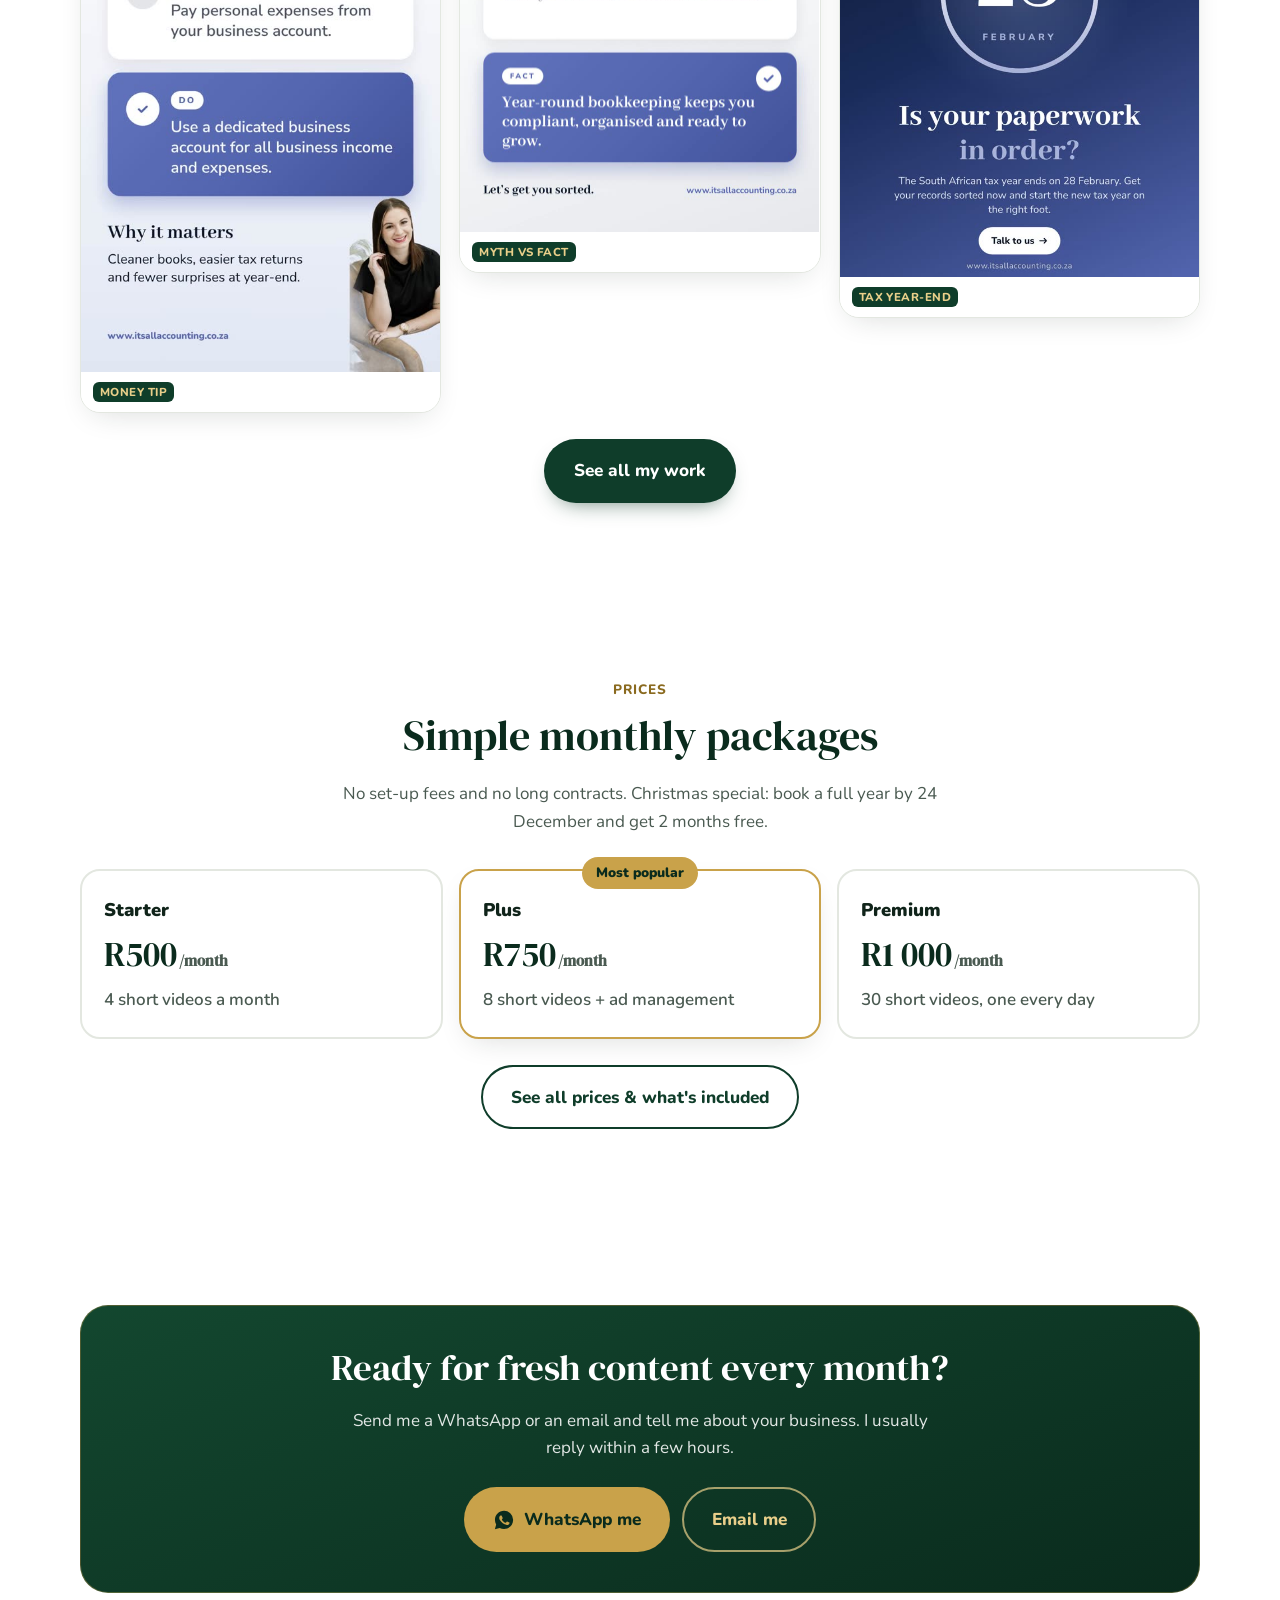
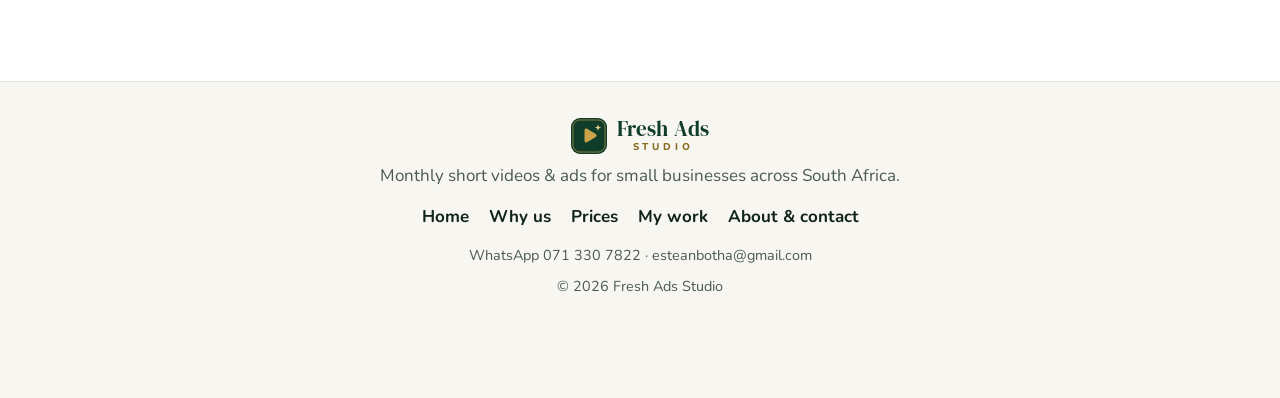
==== commit e2c334e6: "Describe the service as fully done for you; make contact work without pop-ups - Copy now says I set " ====
--- a/index.html
+++ b/index.html
@@ -75,7 +75,7 @@
         <div class="hero-copy">
           <p class="eyebrow">Freelance ads manager · South Africa</p>
           <h1>Fresh ads and videos for your business, <span class="hl">every month.</span></h1>
-          <p class="lead">I design your social media ads, make short videos and run your Facebook and Instagram campaigns. You get professional content without hiring an agency.</p>
+          <p class="lead">I set up your Facebook and Instagram, make your videos and post them for you. You don't have to do a thing. At the end of every month you get a simple report.</p>
           <div class="hero-buttons">
             <a href="https://wa.me/27713307822" class="btn btn-primary btn-lg js-wa" target="_blank" rel="noopener">
               <svg aria-hidden="true" viewBox="0 0 24 24" width="22" height="22"><use href="#icon-wa"/></svg>
@@ -84,9 +84,9 @@
             <a href="mailto:esteanbotha@gmail.com" class="btn btn-outline btn-lg js-email">Email me</a>
           </div>
           <ul class="hero-points">
-            <li>No agency fees</li>
+            <li>Done for you</li>
             <li>Month-to-month</li>
-            <li>One person, personal service</li>
+            <li>Monthly report</li>
           </ul>
         </div>
         <div class="hero-media" aria-hidden="false">
@@ -131,27 +131,27 @@
     <section class="section services" id="services" aria-labelledby="services-title">
       <div class="container">
         <p class="eyebrow center">What I do</p>
-        <h2 id="services-title" class="section-title">Everything you need to look good online</h2>
+        <h2 id="services-title" class="section-title">I do it all, you do nothing</h2>
         <div class="cards-4">
           <article class="card service-card">
-            <span class="icon-badge" aria-hidden="true">🖼️</span>
-            <h3>Monthly ad designs</h3>
-            <p>Fresh, on-brand ads for Facebook and Instagram every month, made to stop the scroll.</p>
+            <span class="icon-badge" aria-hidden="true">📲</span>
+            <h3>Facebook &amp; Instagram set up</h3>
+            <p>No pages yet? I create your Facebook and Instagram, with your logo, details and a proper bio.</p>
           </article>
           <article class="card service-card">
             <span class="icon-badge" aria-hidden="true">🎬</span>
-            <h3>Short promo videos</h3>
-            <p>Reels and stories with clear captions, so they work even with the sound off.</p>
+            <h3>Short videos made for you</h3>
+            <p>Reels, stories and posts with clear captions, so they work even with the sound off.</p>
           </article>
           <article class="card service-card">
-            <span class="icon-badge" aria-hidden="true">🎯</span>
-            <h3>Ad campaign management</h3>
-            <p>I set up and run your paid ads on Facebook and Instagram, aimed at the right people in your area.</p>
+            <span class="icon-badge" aria-hidden="true">📤</span>
+            <h3>Posted for you</h3>
+            <p>I post on your Facebook and Instagram every week, so your pages stay active without you lifting a finger.</p>
           </article>
           <article class="card service-card">
             <span class="icon-badge" aria-hidden="true">📊</span>
             <h3>A simple monthly report</h3>
-            <p>What we posted, who saw it and what it brought in, in plain language.</p>
+            <p>At the end of each month: what was posted, how many people saw it and what it brought in, in plain language.</p>
           </article>
         </div>
       </div>
@@ -166,22 +166,22 @@
           <li class="step">
             <span class="step-num">1</span>
             <h3>Free chat</h3>
-            <p>Send me a WhatsApp or email about your business, your customers and your goals.</p>
+            <p>Send me a WhatsApp or email and tell me about your business and your customers.</p>
           </li>
           <li class="step">
             <span class="step-num">2</span>
-            <h3>Monthly plan</h3>
-            <p>I send you a clear content plan for the month. You approve it or ask for changes.</p>
+            <h3>I set up your pages</h3>
+            <p>I create your Facebook and Instagram, or tidy up the ones you already have.</p>
           </li>
           <li class="step">
             <span class="step-num">3</span>
             <h3>I create and post</h3>
-            <p>I design the ads, edit the videos, and post and run your campaigns.</p>
+            <p>Every week I make your videos and post them on your pages. You don't have to do anything.</p>
           </li>
           <li class="step">
             <span class="step-num">4</span>
-            <h3>You get results and a report</h3>
-            <p>More people see and contact your business, and you get a report every month.</p>
+            <h3>You get a monthly report</h3>
+            <p>At the end of the month I send you a simple report showing what was posted and how it did.</p>
           </li>
         </ol>
       </div>
--- a/styles.css
+++ b/styles.css
@@ -495,3 +495,10 @@
   .promo-bar { font-size: .8rem; padding-block: 7px; gap: 2px 8px; }
   .promo-bar a { padding: 2px 10px; }
 }
+
+/* ---------- Contact: copy buttons and WhatsApp send button ---------- */
+.contact-row { position: relative; }
+.contact-row a { padding-right: 96px; }
+.copy-btn { position: absolute; right: 14px; top: 50%; transform: translateY(-50%); font: inherit; font-weight: 800; font-size: .85rem; color: var(--primary); background: var(--gold-soft); border: 1px solid var(--gold); border-radius: 999px; padding: 6px 14px; min-height: 36px; cursor: pointer; }
+.copy-btn:hover { background: var(--gold-light); }
+.wa-send { margin-top: 12px; text-align: center; }
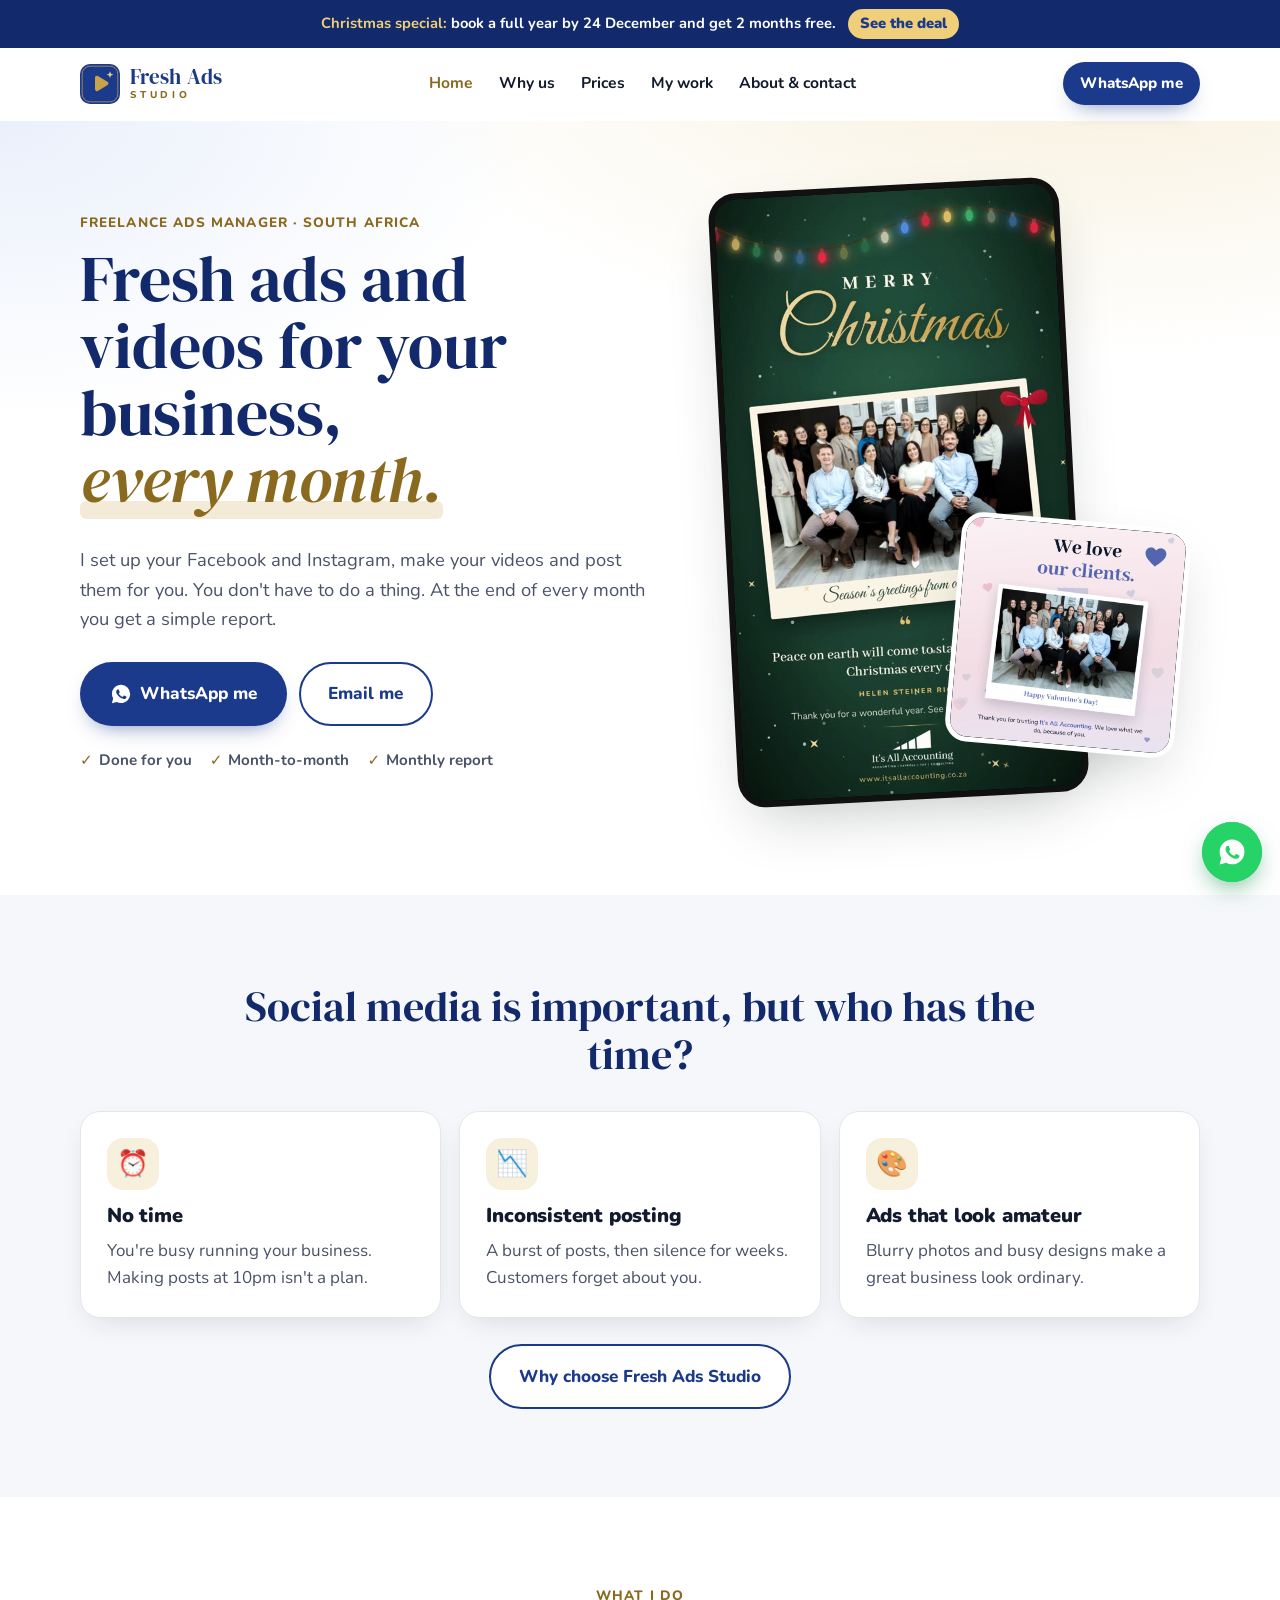
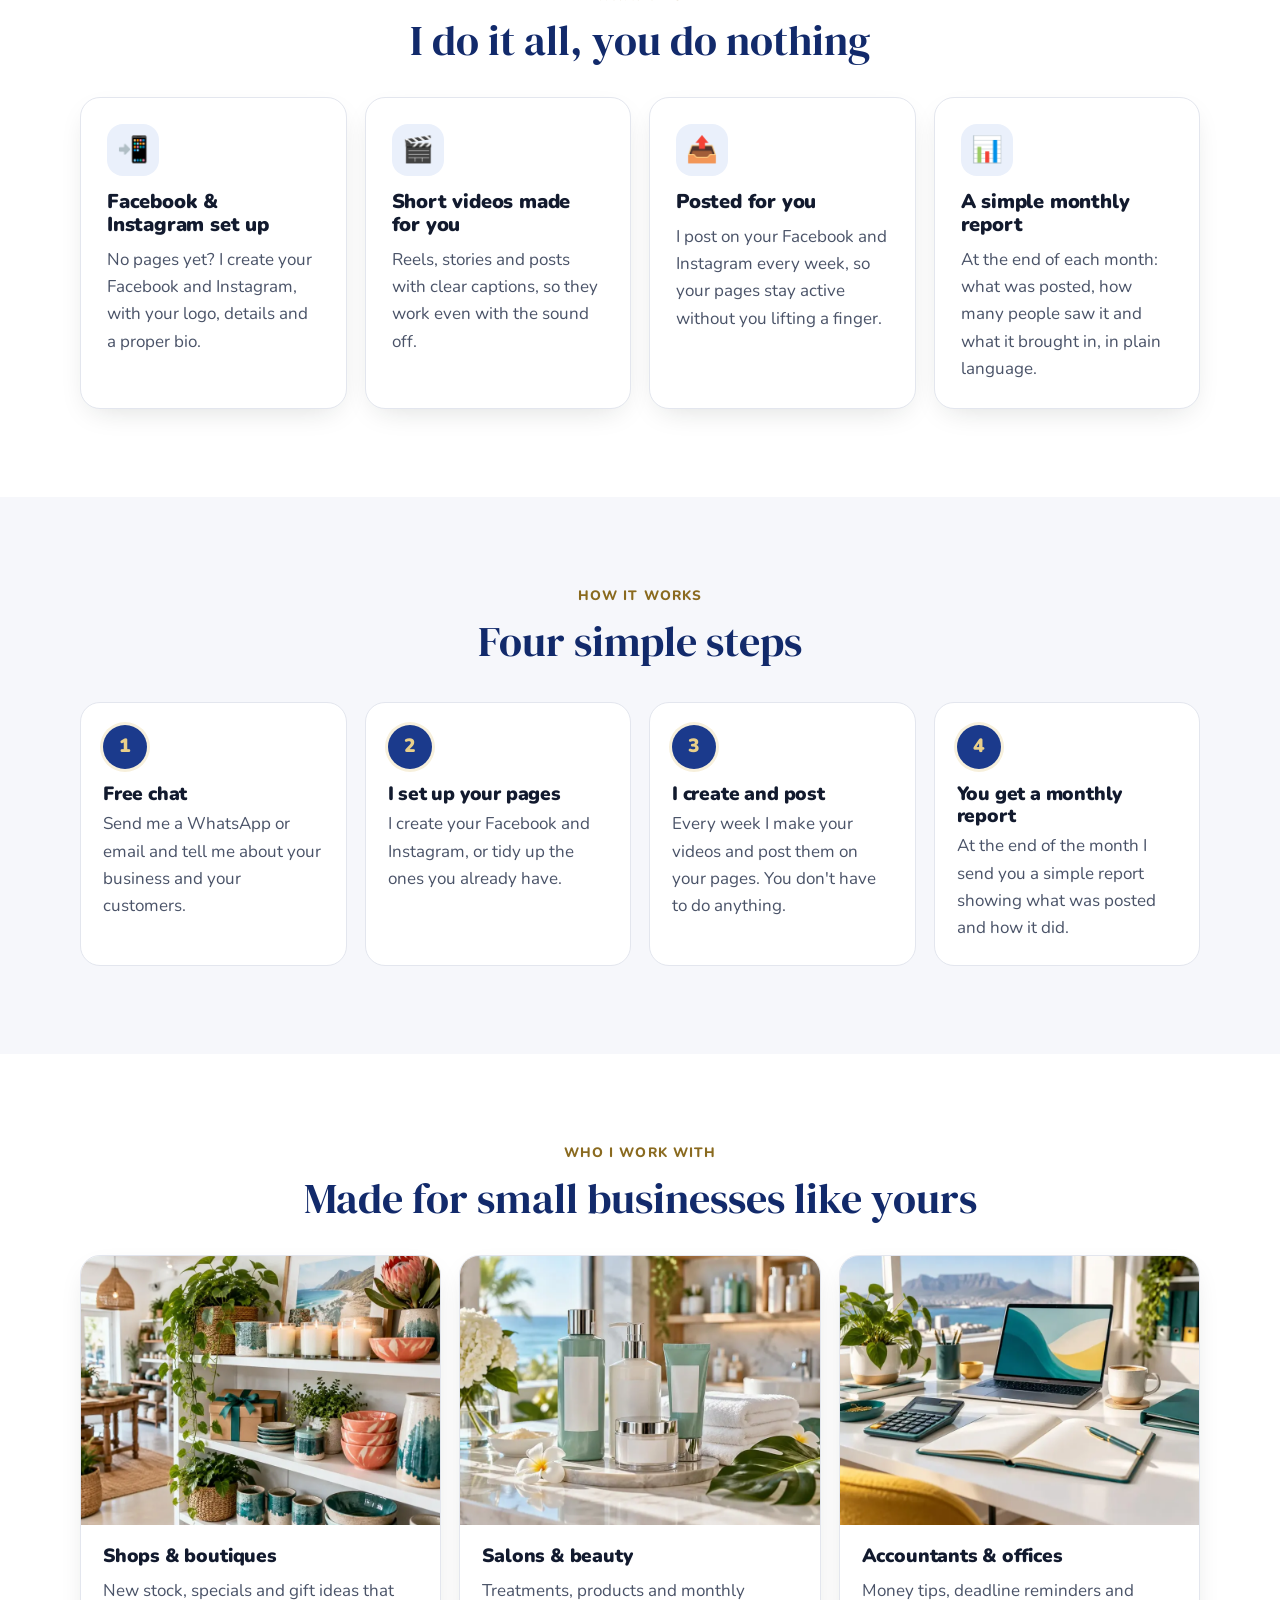
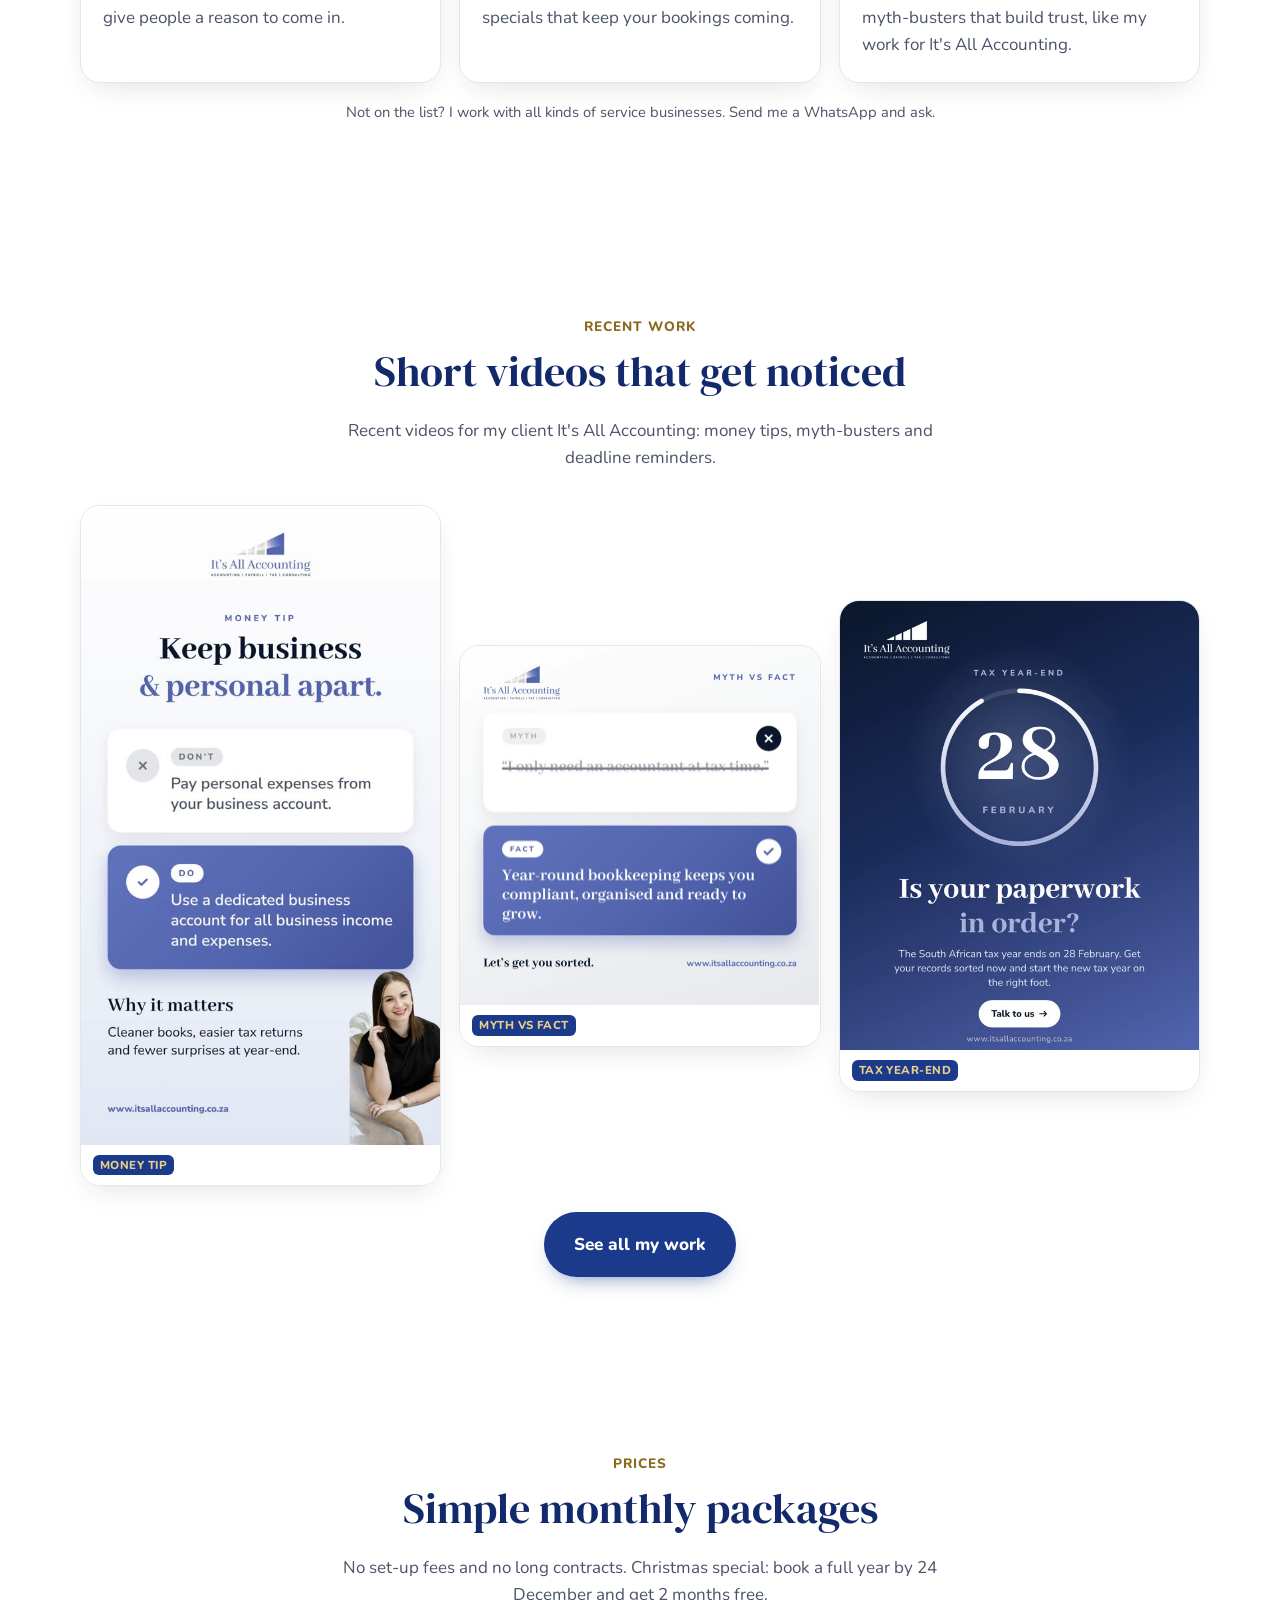
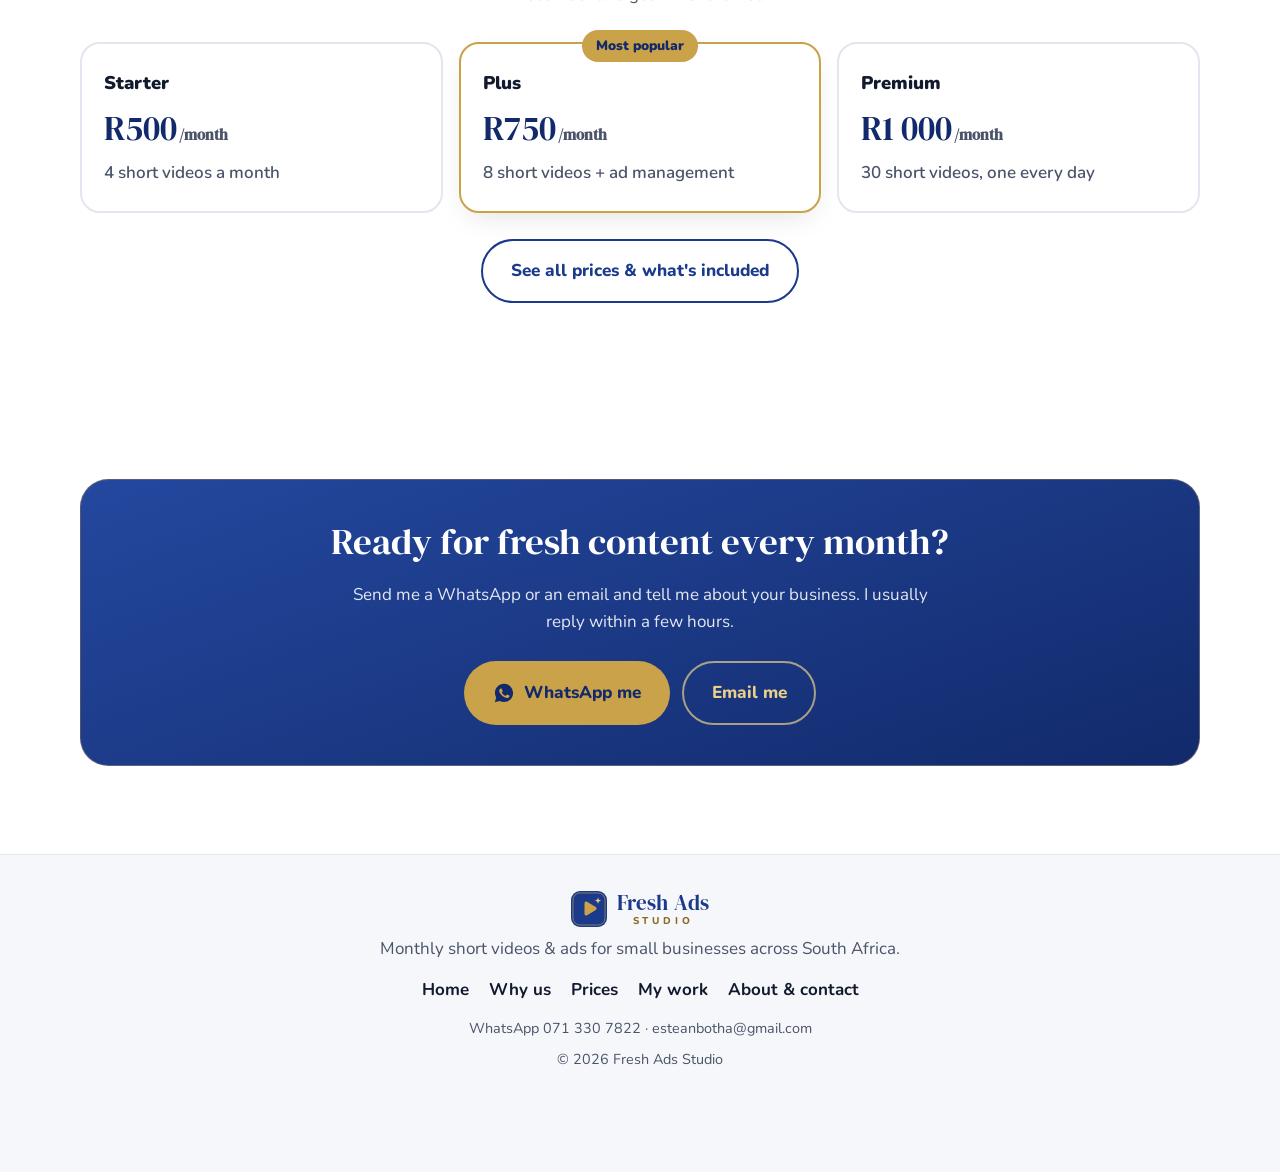
==== commit e1758245: "Switch brand to royal blue and gold; add photos - Royal blue replaces deep green across the site and" ====
--- a/index.html
+++ b/index.html
@@ -5,7 +5,7 @@
   <meta name="viewport" content="width=device-width, initial-scale=1">
   <title>Fresh Ads Studio | Monthly Ads &amp; Video Content for Small Businesses in South Africa</title>
   <meta name="description" content="Fresh Ads Studio creates professional short-form videos and social media ads for small businesses across South Africa, every month. From R500 a month. No agency, no long contracts.">
-  <meta name="theme-color" content="#0f3d2a">
+  <meta name="theme-color" content="#1b3a8c">
   <link rel="icon" href="assets/favicon.svg" type="image/svg+xml">
 
   <meta property="og:type" content="website">
@@ -187,6 +187,38 @@
       </div>
     </section>
 
+    <!-- ============ WHO I WORK WITH ============ -->
+    <section class="section" aria-labelledby="who-title">
+      <div class="container">
+        <p class="eyebrow center">Who I work with</p>
+        <h2 id="who-title" class="section-title">Made for small businesses like yours</h2>
+        <div class="who-grid">
+          <article class="who-card">
+            <img src="assets/photos/shops.webp" alt="Bright gift shop shelves with handmade ceramic bowls and mugs, candles, plants and a wrapped gift box" width="900" height="684" loading="lazy">
+            <div class="who-body">
+              <h3>Shops &amp; boutiques</h3>
+              <p>New stock, specials and gift ideas that give people a reason to come in.</p>
+            </div>
+          </article>
+          <article class="who-card">
+            <img src="assets/photos/salons.webp" alt="Skincare bottles, a pump dispenser, a tube and a jar of cream on a marble counter with white towels and flowers" width="900" height="684" loading="lazy">
+            <div class="who-body">
+              <h3>Salons &amp; beauty</h3>
+              <p>Treatments, products and monthly specials that keep your bookings coming.</p>
+            </div>
+          </article>
+          <article class="who-card">
+            <img src="assets/photos/accountants.webp" alt="Tidy office desk with a laptop, calculator, open notebook and coffee, with Table Mountain through the window" width="900" height="684" loading="lazy">
+            <div class="who-body">
+              <h3>Accountants &amp; offices</h3>
+              <p>Money tips, deadline reminders and myth-busters that build trust, like my work for It's All Accounting.</p>
+            </div>
+          </article>
+        </div>
+        <p class="note">Not on the list? I work with all kinds of service businesses. Send me a WhatsApp and ask.</p>
+      </div>
+    </section>
+
     <!-- ============ RECENT WORK (teaser; full portfolio on work.html) ============ -->
     <section class="section work" id="work" aria-labelledby="work-title">
       <div class="container">
--- a/styles.css
+++ b/styles.css
@@ -1,12 +1,12 @@
 /* ==========================================================
    Fresh Ads Studio: styles (mobile-first)
-   Brand colours are set in :root below (deep green --primary, gold --gold)
+   Brand colours are set in :root below (royal blue --primary, gold --gold)
    ========================================================== */
 :root {
-  /* Brand: deep green + gold */
-  --primary: #0f3d2a;
-  --primary-dark: #0a2b1d;
-  --primary-soft: #eaf1ec;
+  /* Brand: royal blue + gold */
+  --primary: #1b3a8c;
+  --primary-dark: #122a6b;
+  --primary-soft: #eaf0fb;
   --accent: #c9a24a;
   --gold: #c9a24a;
   --gold-light: #e9cf8a;
@@ -15,11 +15,11 @@
   --wa: #25d366;
   --wa-dark: #128c4b;
 
-  --ink: #10241a;
-  --ink-soft: #4a5a51;
-  --line: #e3e7e0;
+  --ink: #121a2e;
+  --ink-soft: #4a5368;
+  --line: #e3e6ee;
   --bg: #ffffff;
-  --bg-alt: #f7f6f1;
+  --bg-alt: #f6f7fb;
   --serif: "DM Serif Display", Georgia, "Times New Roman", serif;
 
   --radius: 20px;
@@ -147,7 +147,7 @@
 .features { list-style: none; padding: 0; margin: 6px 0 26px; flex: 1; }
 .features li { padding: 8px 0 8px 30px; position: relative; border-top: 1px dashed var(--line); }
 .features li:first-child { border-top: 0; }
-.features li::before { content: ""; position: absolute; left: 0; top: 13px; width: 18px; height: 18px; border-radius: 50%; background: var(--primary-soft) url("data:image/svg+xml,%3Csvg xmlns='http://www.w3.org/2000/svg' viewBox='0 0 20 20'%3E%3Cpath d='M5 10.5l3 3 7-7' fill='none' stroke='%230f3d2a' stroke-width='2.6' stroke-linecap='round' stroke-linejoin='round'/%3E%3C/svg%3E") center/14px no-repeat; }
+.features li::before { content: ""; position: absolute; left: 0; top: 13px; width: 18px; height: 18px; border-radius: 50%; background: var(--primary-soft) url("data:image/svg+xml,%3Csvg xmlns='http://www.w3.org/2000/svg' viewBox='0 0 20 20'%3E%3Cpath d='M5 10.5l3 3 7-7' fill='none' stroke='%231b3a8c' stroke-width='2.6' stroke-linecap='round' stroke-linejoin='round'/%3E%3C/svg%3E") center/14px no-repeat; }
 .price-card.featured { border-color: var(--primary); box-shadow: var(--shadow-lg); }
 .badge { position: absolute; top: -14px; left: 50%; transform: translateX(-50%); background: var(--accent); color: var(--ink); font-weight: 900; font-size: .85rem; padding: 5px 14px; border-radius: 999px; white-space: nowrap; }
 
@@ -412,10 +412,10 @@
 @media (min-width: 960px) { .reasons { grid-template-columns: repeat(3, minmax(0, 1fr)); } }
 
 /* ---------- Christmas special ---------- */
-.promo-bar { background: #0f3d2a; color: #fff; text-align: center; font-size: .92rem; font-weight: 700; padding: 9px max(16px, env(safe-area-inset-right, 0px)) 9px max(16px, env(safe-area-inset-left, 0px)); display: flex; flex-wrap: wrap; justify-content: center; align-items: center; gap: 4px 12px; }
+.promo-bar { background: #1b3a8c; color: #fff; text-align: center; font-size: .92rem; font-weight: 700; padding: 9px max(16px, env(safe-area-inset-right, 0px)) 9px max(16px, env(safe-area-inset-left, 0px)); display: flex; flex-wrap: wrap; justify-content: center; align-items: center; gap: 4px 12px; }
 .promo-bar b { color: #f0cf7a; }
-.promo-bar a { color: #0f3d2a; background: #f0cf7a; text-decoration: none; font-weight: 900; padding: 3px 12px; border-radius: 999px; white-space: nowrap; }
-.xmas-deal { position: relative; overflow: hidden; background: radial-gradient(700px 300px at 50% 0%, #1f6b47, #0f3d2a 70%); color: #fff; border-radius: var(--radius-lg); padding: 34px 22px; margin: 0 auto 34px; max-width: 760px; text-align: center; box-shadow: var(--shadow-lg); }
+.promo-bar a { color: #1b3a8c; background: #f0cf7a; text-decoration: none; font-weight: 900; padding: 3px 12px; border-radius: 999px; white-space: nowrap; }
+.xmas-deal { position: relative; overflow: hidden; background: radial-gradient(700px 300px at 50% 0%, #2c55b0, #1b3a8c 70%); color: #fff; border-radius: var(--radius-lg); padding: 34px 22px; margin: 0 auto 34px; max-width: 760px; text-align: center; box-shadow: var(--shadow-lg); }
 .xmas-deal::before { content: ""; position: absolute; inset: 0 0 auto; height: 14px; background: repeating-linear-gradient(90deg, #ef476f 0 10px, transparent 10px 30px, #ffd166 30px 40px, transparent 40px 60px, #06d6a0 60px 70px, transparent 70px 90px); opacity: .9; }
 .xmas-eyebrow { color: #f0cf7a; font-weight: 900; text-transform: uppercase; letter-spacing: .12em; font-size: .85rem; margin: 6px 0 .4em; }
 .xmas-deal h2 { font-size: clamp(1.7rem, 5.5vw, 2.4rem); color: #fff; }
@@ -425,7 +425,7 @@
 .xmas-prices span { font-weight: 800; }
 .xmas-prices s { color: rgba(255, 255, 255, .55); font-weight: 700; }
 .xmas-prices b { color: #f0cf7a; font-size: 1.35rem; font-weight: 900; }
-.btn-gold { background: #f0cf7a; color: #0f3d2a; }
+.btn-gold { background: #f0cf7a; color: #1b3a8c; }
 .btn-gold:hover { background: #ffe09a; }
 .price .was { display: block; width: 100%; color: var(--ink-soft); font-weight: 700; font-size: 1.05rem; margin-bottom: -4px; }
 .price { flex-wrap: wrap; }
@@ -437,7 +437,7 @@
 
 
 /* ==========================================================
-   Deep green + gold theme
+   Royal blue + gold theme
    ========================================================== */
 .brand { gap: 10px; }
 .wordmark { display: flex; flex-direction: column; line-height: 1; }
@@ -450,8 +450,8 @@
 .hero { background: radial-gradient(1100px 480px at 85% -10%, var(--gold-soft), transparent 65%), radial-gradient(900px 500px at 0% 0%, var(--primary-soft), transparent 60%); }
 .hero-points li::before { color: var(--gold-dark); }
 
-.btn-primary { background: var(--primary); color: #fff; box-shadow: 0 10px 22px -12px rgba(15, 61, 42, .7); }
-.btn-primary:hover { background: #17533a; }
+.btn-primary { background: var(--primary); color: #fff; box-shadow: 0 10px 22px -12px rgba(27, 58, 140, .7); }
+.btn-primary:hover { background: #2a4fa8; }
 .btn-outline { color: var(--primary); border-color: var(--primary); }
 .btn-outline:hover { background: var(--primary-soft); }
 
@@ -465,10 +465,10 @@
 .mini-price:hover { border-color: var(--primary); }
 
 .tag, .tag.client { background: var(--primary); color: var(--gold-light); }
-.showcase { background: linear-gradient(160deg, #13472f, var(--primary-dark)); }
+.showcase { background: linear-gradient(160deg, #24489f, var(--primary-dark)); }
 .showcase .eyebrow { color: var(--gold-light); }
 
-.cta-band { background: linear-gradient(160deg, #13472f, var(--primary-dark)); border: 1px solid rgba(201, 162, 74, .35); }
+.cta-band { background: linear-gradient(160deg, #24489f, var(--primary-dark)); border: 1px solid rgba(201, 162, 74, .35); }
 .cta-band h2 { color: #fff; }
 .cta-band .btn-light { background: var(--gold); color: var(--primary-dark); }
 .cta-band .btn-light:hover { background: var(--gold-light); }
@@ -502,3 +502,16 @@
 .copy-btn { position: absolute; right: 14px; top: 50%; transform: translateY(-50%); font: inherit; font-weight: 800; font-size: .85rem; color: var(--primary); background: var(--gold-soft); border: 1px solid var(--gold); border-radius: 999px; padding: 6px 14px; min-height: 36px; cursor: pointer; }
 .copy-btn:hover { background: var(--gold-light); }
 .wa-send { margin-top: 12px; text-align: center; }
+
+/* ---------- Photos ---------- */
+.who-grid { display: grid; gap: 18px; margin-top: 32px; }
+.who-card { background: #fff; border: 1px solid var(--line); border-radius: var(--radius); overflow: hidden; box-shadow: var(--shadow); }
+.who-card img { width: 100%; aspect-ratio: 4 / 3; object-fit: cover; }
+.who-body { padding: 20px 22px 24px; }
+.who-body h3 { font-size: 1.2rem; }
+.who-body p { color: var(--ink-soft); margin: 0; }
+.about-photo { margin: 24px 0 0; border-radius: var(--radius); overflow: hidden; box-shadow: var(--shadow); }
+.about-photo img { width: 100%; aspect-ratio: 4 / 3; object-fit: cover; }
+.hero-banner { margin: 36px auto 0; max-width: 1000px; border-radius: var(--radius-lg); overflow: hidden; box-shadow: var(--shadow-lg); }
+.hero-banner img { width: 100%; aspect-ratio: 16 / 7; object-fit: cover; object-position: center 45%; }
+@media (min-width: 760px) { .who-grid { grid-template-columns: repeat(3, minmax(0, 1fr)); } }
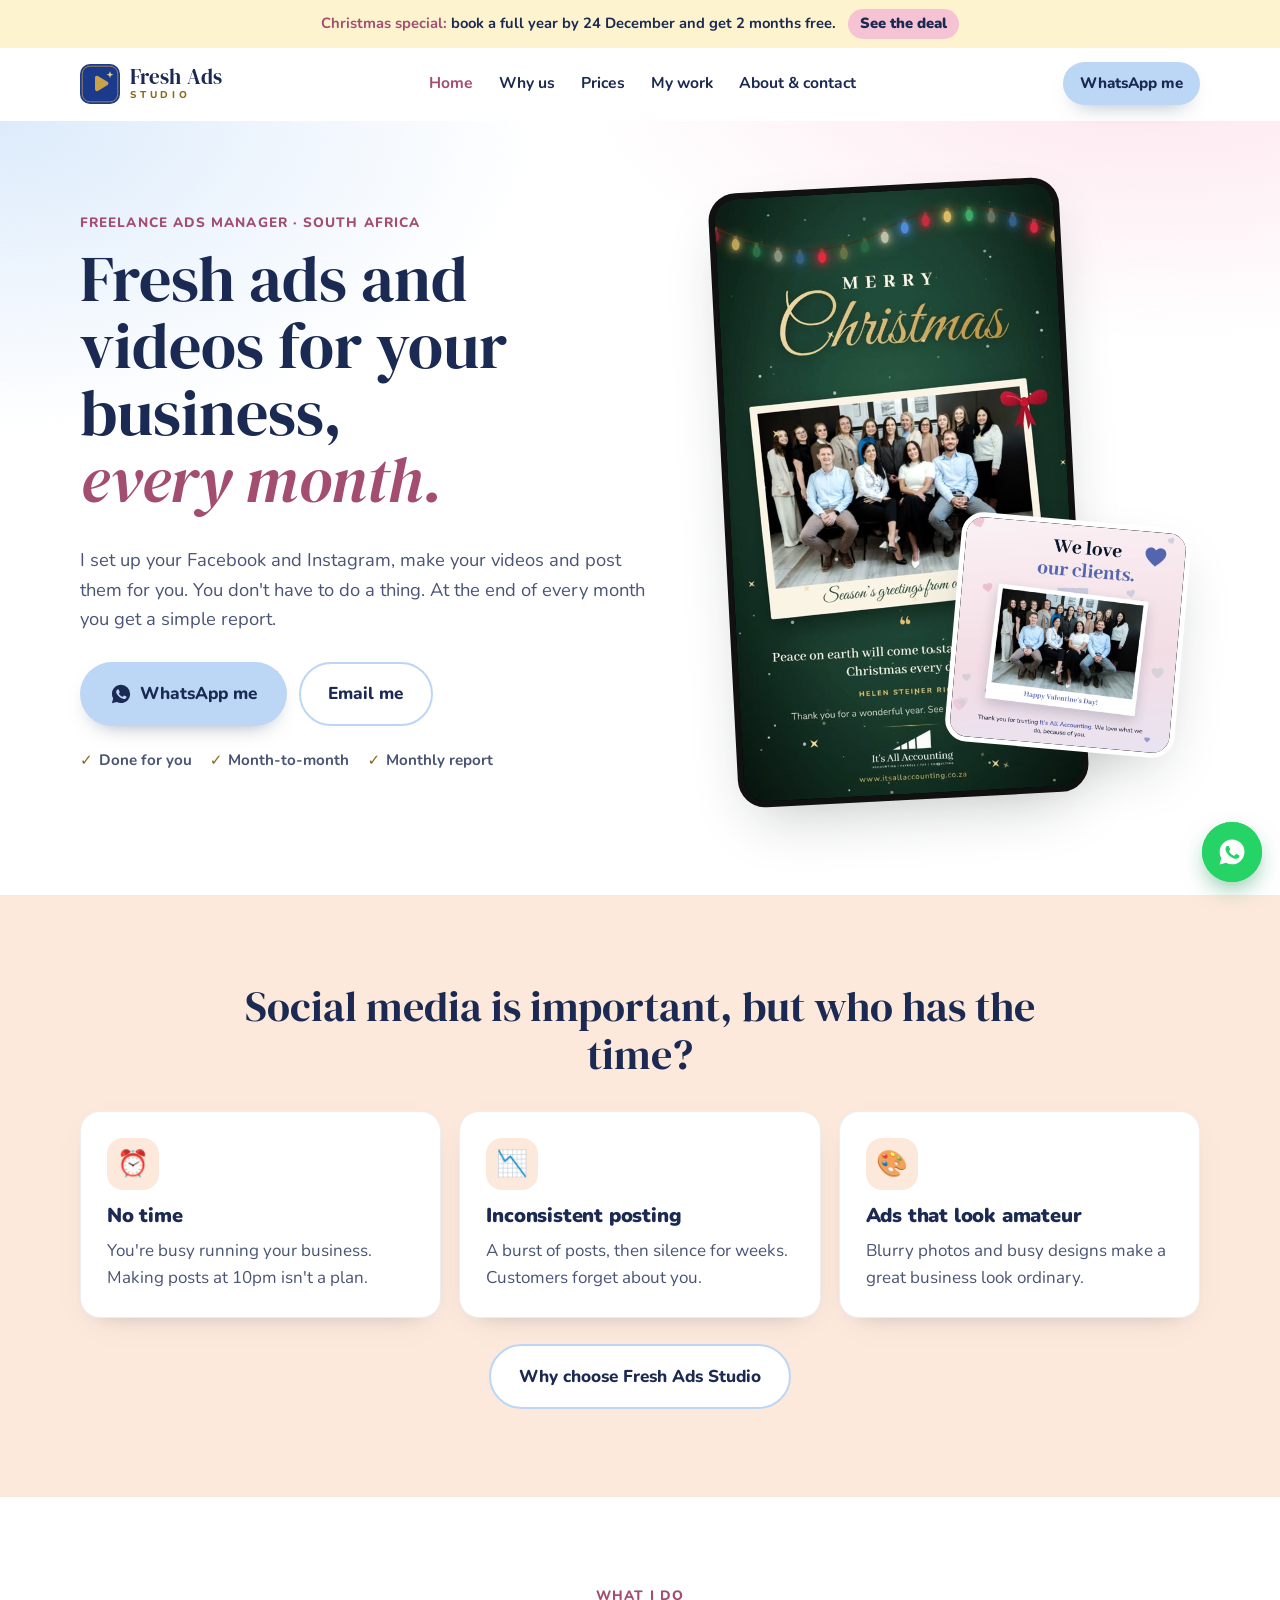
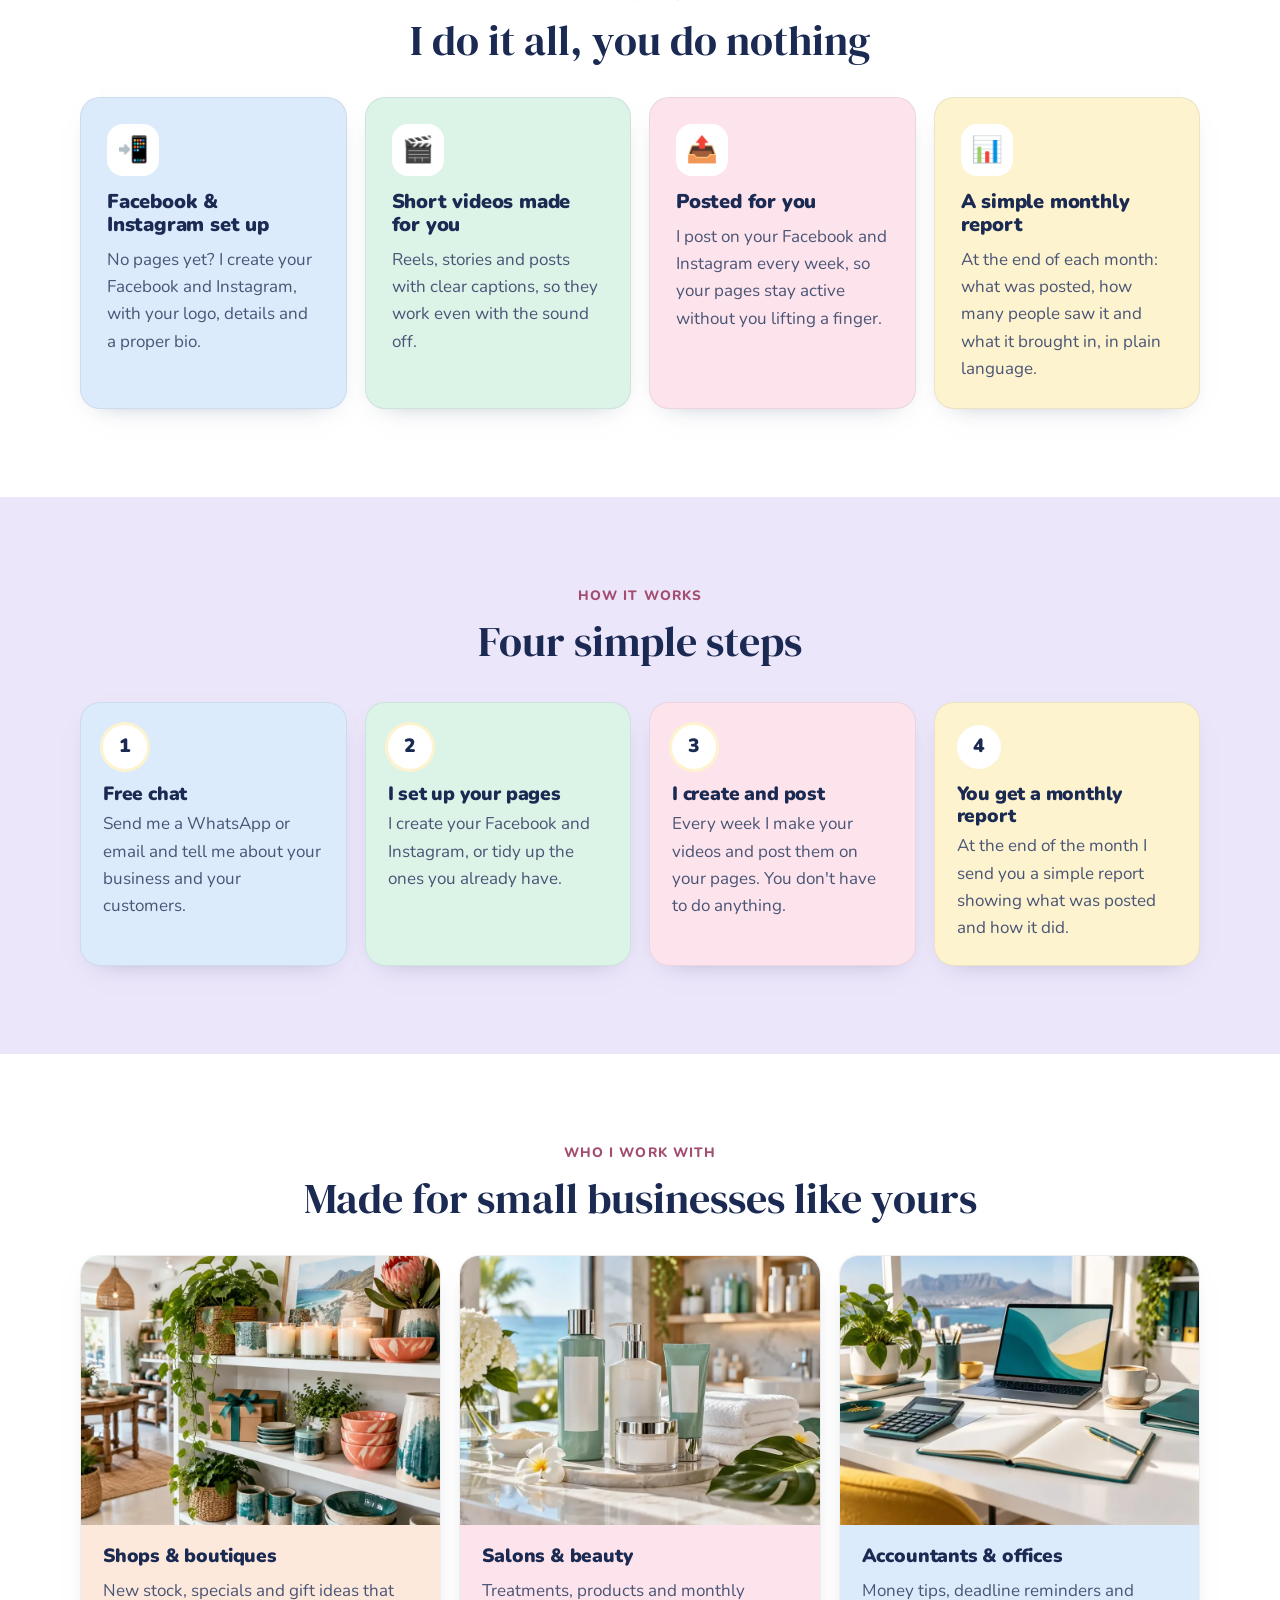
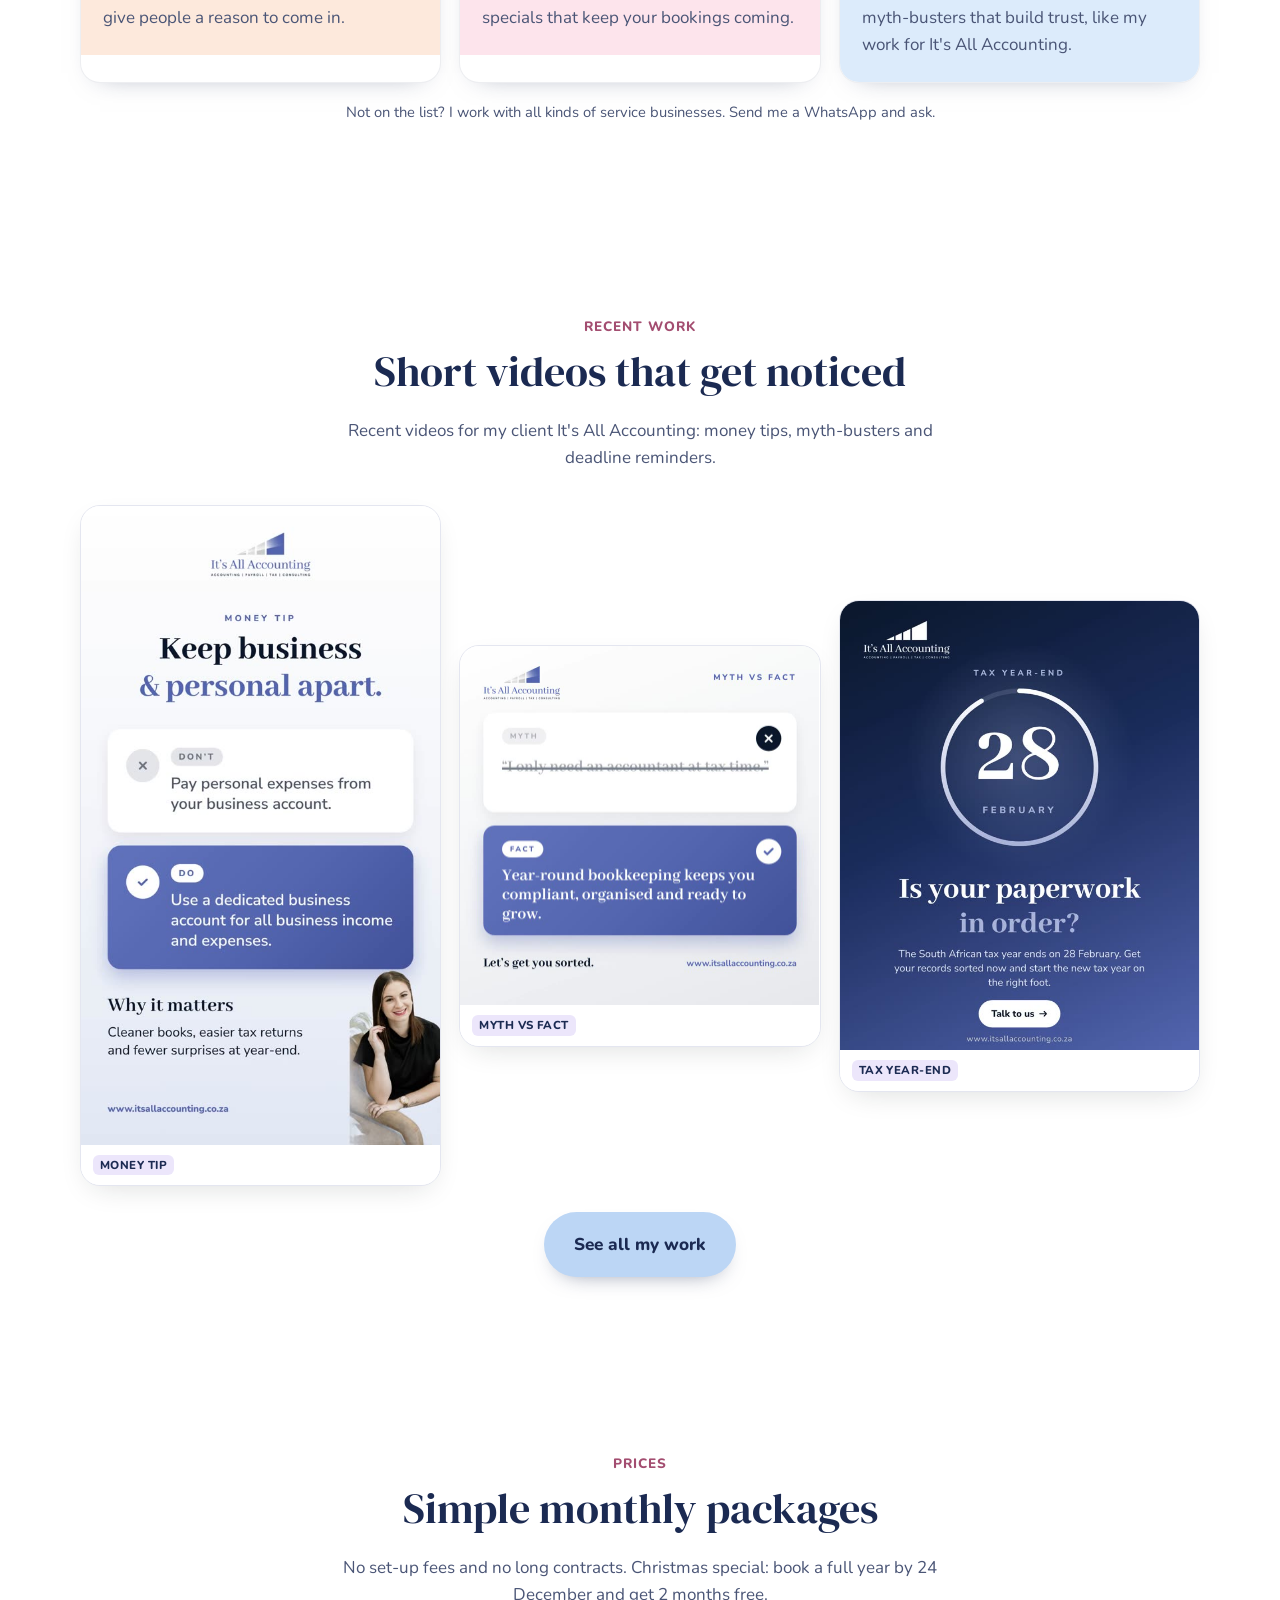
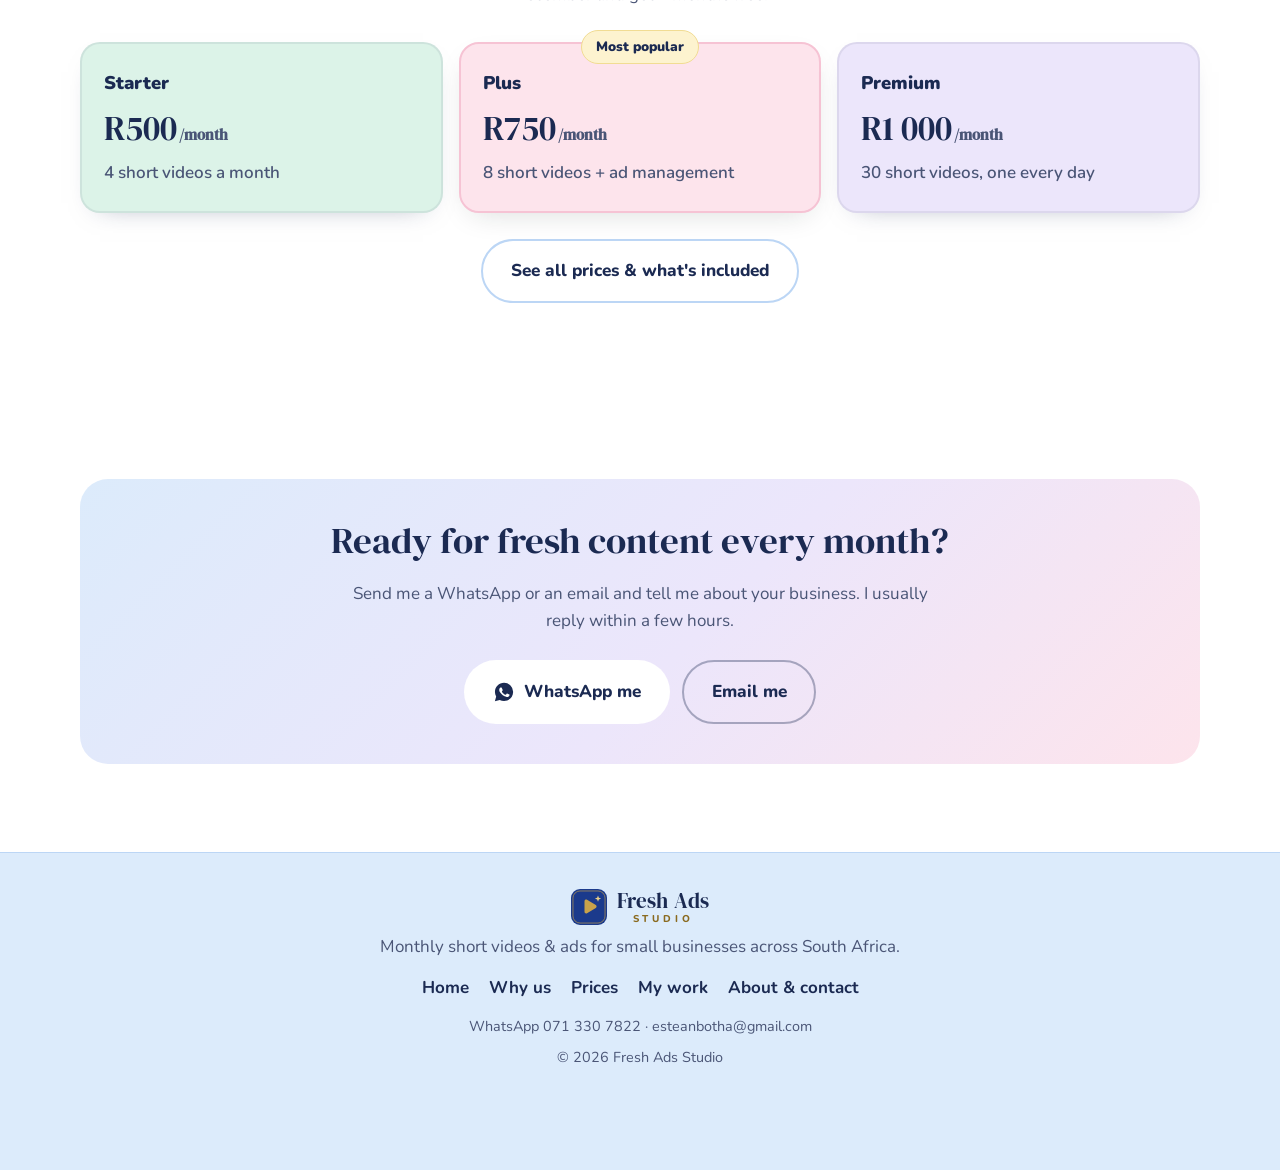
==== commit 1b95ccda: "Switch to a pastel colour scheme with navy text Pastel blue, pink, mint, lavender, peach and butter " ====
--- a/index.html
+++ b/index.html
@@ -5,7 +5,7 @@
   <meta name="viewport" content="width=device-width, initial-scale=1">
   <title>Fresh Ads Studio | Monthly Ads &amp; Video Content for Small Businesses in South Africa</title>
   <meta name="description" content="Fresh Ads Studio creates professional short-form videos and social media ads for small businesses across South Africa, every month. From R500 a month. No agency, no long contracts.">
-  <meta name="theme-color" content="#1b3a8c">
+  <meta name="theme-color" content="#dcebfb">
   <link rel="icon" href="assets/favicon.svg" type="image/svg+xml">
 
   <meta property="og:type" content="website">
--- a/styles.css
+++ b/styles.css
@@ -12,6 +12,8 @@
   --gold-light: #e9cf8a;
   --gold-dark: #8a6a1f;
   --gold-soft: #f7f0dc;
+  --baby: #dcebfb;
+  --baby-line: #bcd5f2;
   --wa: #25d366;
   --wa-dark: #128c4b;
 
@@ -515,3 +517,121 @@
 .hero-banner { margin: 36px auto 0; max-width: 1000px; border-radius: var(--radius-lg); overflow: hidden; box-shadow: var(--shadow-lg); }
 .hero-banner img { width: 100%; aspect-ratio: 16 / 7; object-fit: cover; object-position: center 45%; }
 @media (min-width: 760px) { .who-grid { grid-template-columns: repeat(3, minmax(0, 1fr)); } }
+
+
+/* ---------- Baby blue boxes ---------- */
+.service-card, .step, .reason, .about-points .card, .get-list li { background: var(--baby); border-color: var(--baby-line); box-shadow: none; }
+.service-card .icon-badge, .reason .icon-badge { background: #fff; }
+.service-card p, .step p, .reason p, .about-points .card p, .get-list li { color: #3d4a63; }
+.how .step { box-shadow: 0 8px 22px -16px rgba(27, 58, 140, .45); }
+
+/* ==========================================================
+   Pastel theme (navy text keeps everything readable)
+   ========================================================== */
+:root {
+  --p-blue: #dcebfb;
+  --p-blue-2: #bcd6f5;
+  --p-pink: #fde4ec;
+  --p-pink-2: #f6c3d4;
+  --p-mint: #dcf3e8;
+  --p-lav: #ece6fb;
+  --p-peach: #fde9dc;
+  --p-butter: #fdf3cf;
+  --navy: #1b2a52;
+  --ink: #1b2a52;
+  --ink-soft: #4a5576;
+  --line: #e4e6f0;
+  --rose: #a34d70;
+}
+body { color: var(--ink); }
+h1, h2, .section-title, .page-title, .amount, .mini-amount { color: var(--navy); }
+.eyebrow, .xmas-eyebrow { color: var(--rose); }
+.hl { color: var(--rose); }
+.hl::after { background: var(--p-pink-2); opacity: .7; }
+.wm-main { color: var(--navy); }
+
+/* section backgrounds */
+.hero { background: radial-gradient(900px 460px at 90% -10%, var(--p-pink), transparent 65%), radial-gradient(900px 520px at 0% 0%, var(--p-blue), transparent 60%), #fff; }
+.problem { background: var(--p-peach); }
+.how { background: var(--p-lav); }
+.page-hero { background: radial-gradient(900px 380px at 50% -20%, var(--p-blue), transparent 70%); }
+.site-footer { background: var(--p-blue); border-top-color: var(--p-blue-2); }
+
+/* buttons */
+.btn-primary, .header-cta { background: var(--p-blue-2); color: var(--navy); box-shadow: 0 10px 22px -14px rgba(27, 42, 82, .55); }
+.btn-primary:hover, .header-cta:hover { background: #a7c8f1; color: var(--navy); }
+.btn-outline { background: #fff; color: var(--navy); border-color: var(--p-blue-2); }
+.btn-outline:hover { background: var(--p-blue); }
+.mobile-nav a[aria-current="page"], .billing-toggle button[aria-pressed="true"] { background: var(--p-blue-2); border-color: var(--p-blue-2); color: var(--navy); }
+.main-nav a[aria-current="page"], .main-nav a:hover, .footer-nav a:hover { color: var(--rose); }
+
+/* pastel boxes, cycling colours */
+.card, .service-card, .step, .reason, .about-points .card, .get-list li, .who-card, .mini-price, .price-card { border-color: rgba(27, 42, 82, .08); box-shadow: 0 10px 26px -20px rgba(27, 42, 82, .5); }
+.problem-card { background: #fff; }
+.service-card:nth-child(4n+1), .step:nth-child(4n+1), .reason:nth-child(6n+1), .about-points .card:nth-child(3n+1) { background: var(--p-blue); }
+.service-card:nth-child(4n+2), .step:nth-child(4n+2), .reason:nth-child(6n+2), .about-points .card:nth-child(3n+2) { background: var(--p-mint); }
+.service-card:nth-child(4n+3), .step:nth-child(4n+3), .reason:nth-child(6n+3), .about-points .card:nth-child(3n+3) { background: var(--p-pink); }
+.service-card:nth-child(4n+4), .step:nth-child(4n+4), .reason:nth-child(6n+4) { background: var(--p-butter); }
+.reason:nth-child(6n+5) { background: var(--p-lav); }
+.reason:nth-child(6n+6) { background: var(--p-peach); }
+.how .step { box-shadow: 0 10px 26px -20px rgba(27, 42, 82, .5); }
+.get-list li:nth-child(odd) { background: var(--p-blue); }
+.get-list li:nth-child(even) { background: var(--p-mint); }
+.service-card p, .step p, .reason p, .about-points .card p, .get-list li { color: var(--ink-soft); }
+.icon-badge, .problem-card .icon-badge { background: #fff; }
+.problem-card .icon-badge { background: var(--p-peach); }
+.step-num { background: #fff; color: var(--navy); box-shadow: 0 0 0 3px var(--p-butter); }
+
+.who-card:nth-child(1) .who-body { background: var(--p-peach); }
+.who-card:nth-child(2) .who-body { background: var(--p-pink); }
+.who-card:nth-child(3) .who-body { background: var(--p-blue); }
+.who-card { background: #fff; }
+
+/* prices */
+.mini-price:nth-child(1), .price-card:nth-child(1) { background: var(--p-mint); }
+.mini-price:nth-child(2), .price-card:nth-child(2) { background: var(--p-pink); }
+.mini-price:nth-child(3), .price-card:nth-child(3) { background: var(--p-lav); }
+.price-card.featured, .mini-price.featured { border-color: var(--p-pink-2); }
+.badge { background: var(--p-butter); color: var(--navy); border: 1px solid #f1dc93; }
+.features li { border-top-color: rgba(27, 42, 82, .1); }
+.features li::before { background-color: #fff; }
+.price .was { color: var(--ink-soft); }
+.yearly-note { color: var(--rose); }
+.billing-toggle { background: #fff; }
+.billing-toggle .save { background: var(--p-butter); color: var(--navy); }
+
+/* tags, FAQ, table, contact */
+.tag, .tag.client { background: var(--p-lav); color: var(--navy); }
+.faq details { background: #fff; }
+.faq summary::after { background: var(--p-pink); color: var(--navy); }
+.compare .us { background: var(--p-blue); color: var(--navy); }
+.compare thead .us { background: var(--p-blue-2); color: var(--navy); }
+.compare thead th { background: var(--p-lav); }
+.cl-icon { background: var(--p-butter); }
+.copy-btn { background: var(--p-butter); border-color: #f1dc93; color: var(--navy); }
+.field input, .field textarea { background: #fbfbfe; }
+.field input:focus, .field textarea:focus { border-color: var(--p-blue-2); }
+
+/* formerly dark areas */
+.showcase { background: linear-gradient(150deg, var(--p-lav), var(--p-blue)); color: var(--ink); }
+.showcase h3 { color: var(--navy); }
+.showcase p, .showcase ul { color: var(--ink-soft); }
+.showcase .eyebrow { color: var(--rose); }
+.cta-band { background: linear-gradient(135deg, var(--p-blue), var(--p-lav) 55%, var(--p-pink)); color: var(--ink); border: 0; }
+.cta-band h2 { color: var(--navy); }
+.cta-band p { color: var(--ink-soft); }
+.cta-band .btn-light { background: #fff; color: var(--navy); }
+.cta-band .btn-light:hover { background: var(--p-butter); }
+.cta-band .btn-ghost { background: transparent; color: var(--navy); border-color: rgba(27, 42, 82, .35); }
+.promo-bar { background: var(--p-butter); color: var(--navy); }
+.promo-bar b { color: var(--rose); }
+.promo-bar a { background: var(--p-pink-2); color: var(--navy); }
+.xmas-deal { background: linear-gradient(160deg, var(--p-mint), #eaf7f0); color: var(--ink); box-shadow: 0 18px 40px -26px rgba(27, 42, 82, .5); }
+.xmas-deal h2 { color: var(--navy); }
+.xmas-deal p { color: var(--ink-soft); }
+.xmas-prices li { background: #fff; border-color: rgba(27, 42, 82, .1); }
+.xmas-prices s { color: #8a91a8; }
+.xmas-prices b { color: var(--navy); }
+.btn-gold { background: var(--p-pink-2); color: var(--navy); }
+.btn-gold:hover { background: #f3b2c7; }
+:focus-visible { outline-color: var(--p-pink-2); }
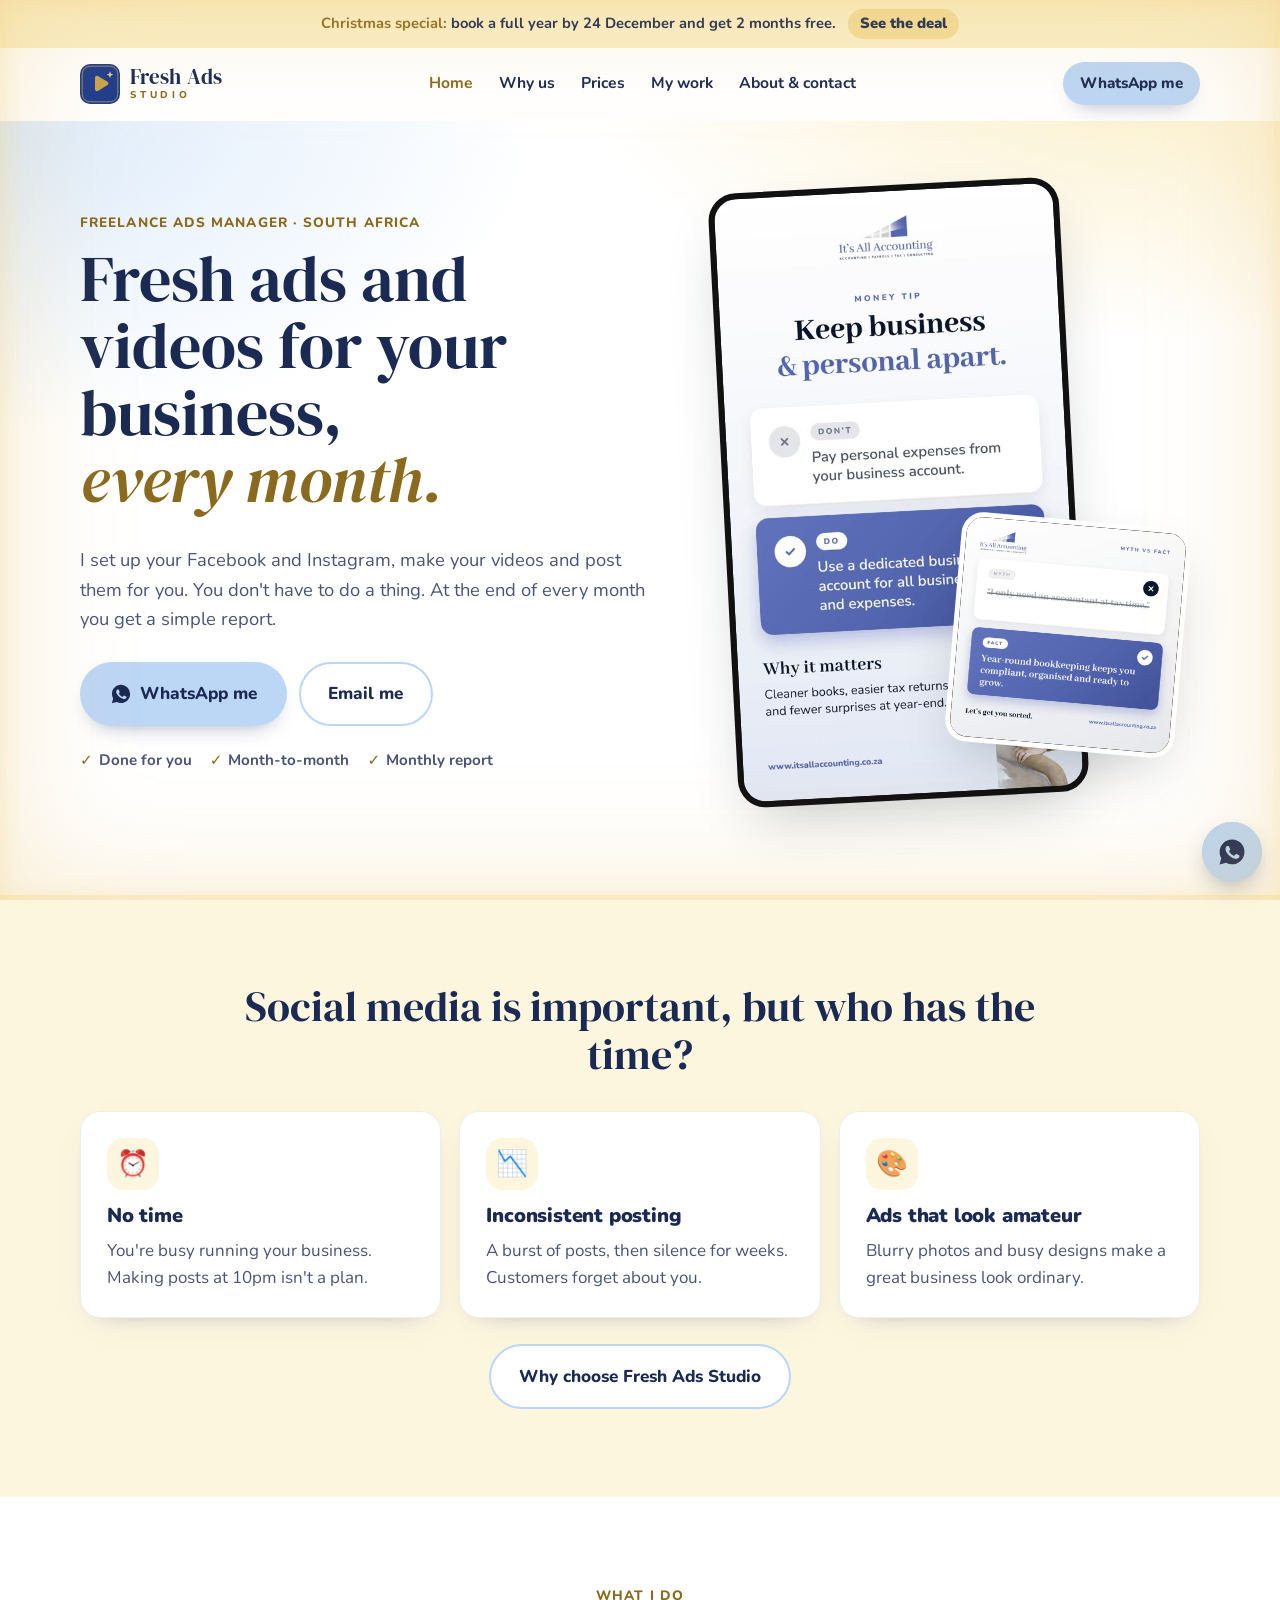
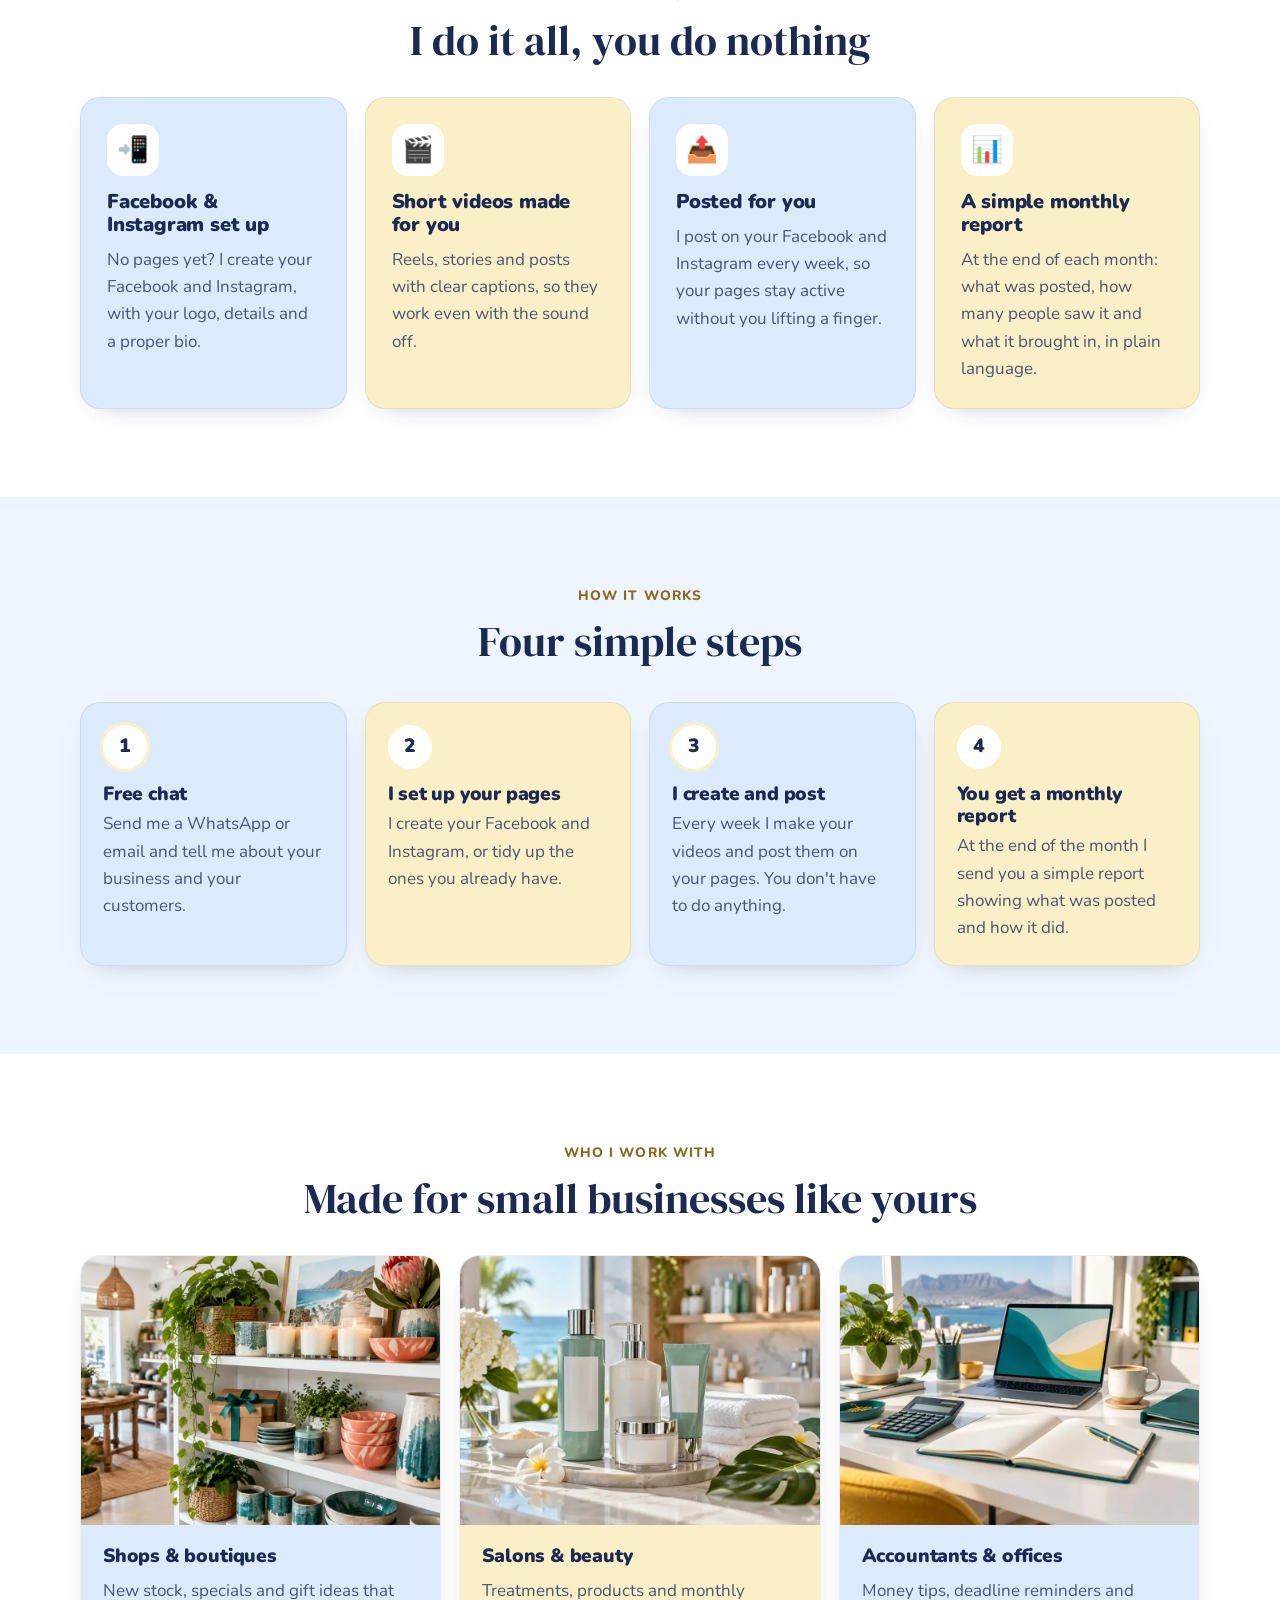
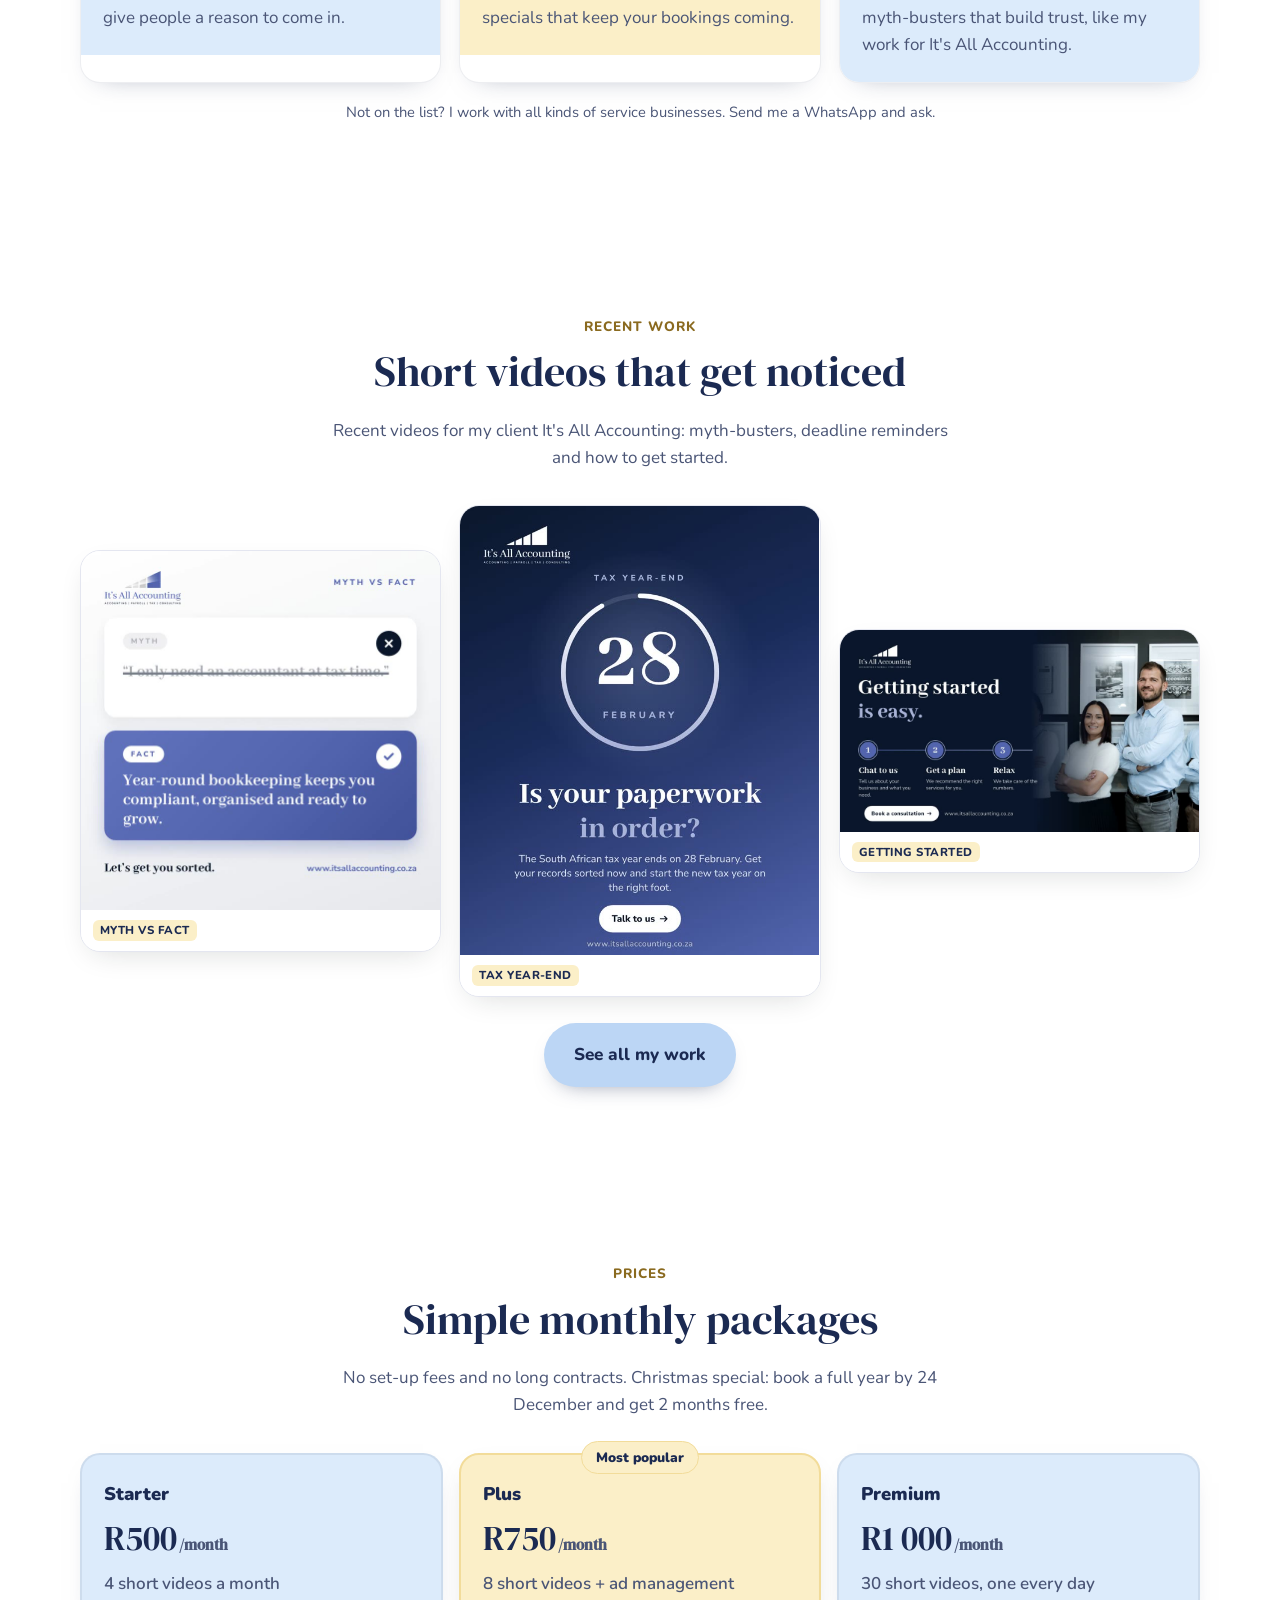
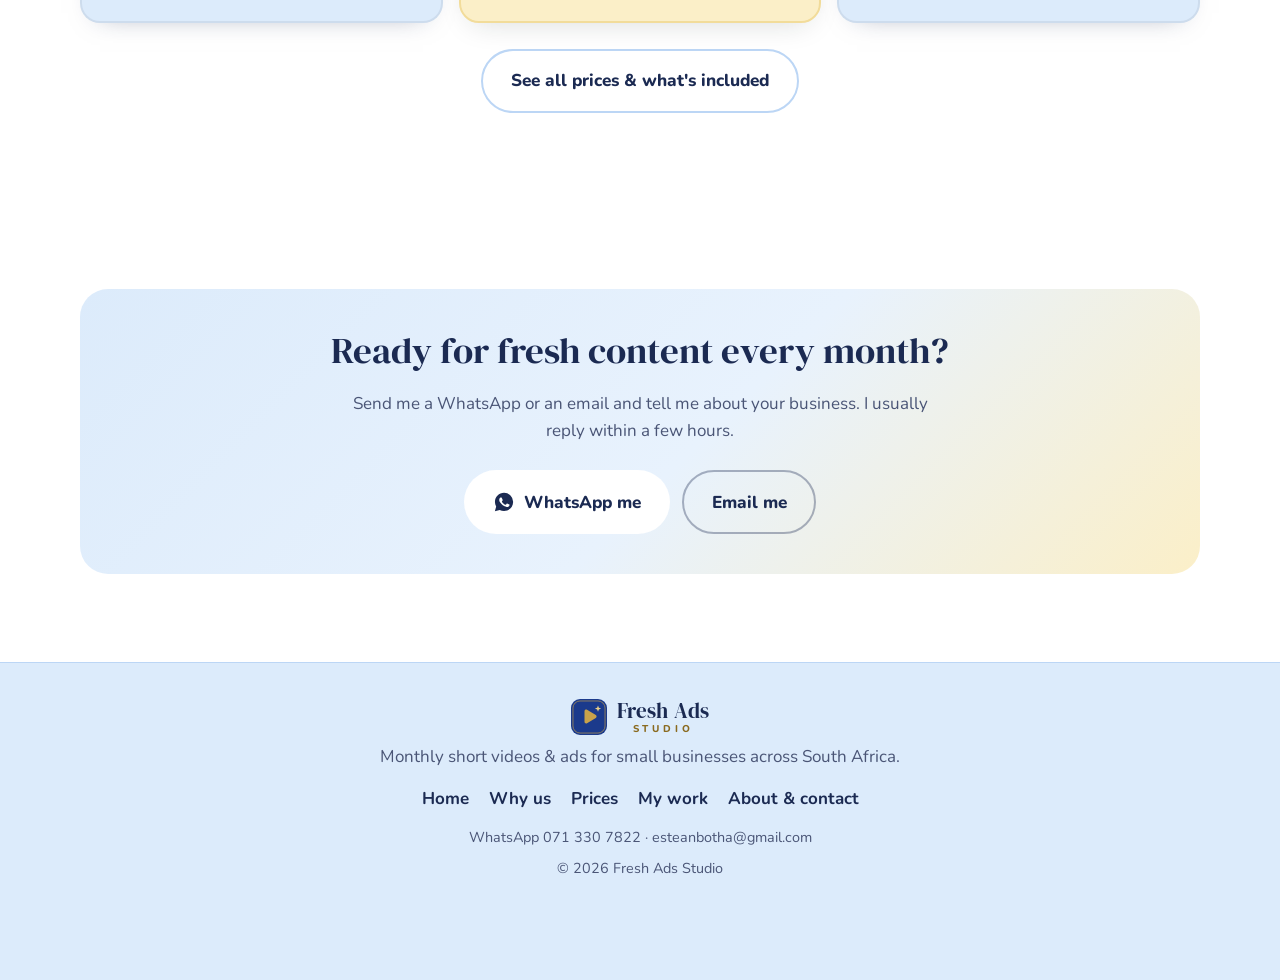
==== commit 984b0a0f: "Use only baby blue and pastel gold, add golden edge glow - Palette narrowed to baby blue and pastel " ====
--- a/index.html
+++ b/index.html
@@ -91,10 +91,10 @@
         </div>
         <div class="hero-media" aria-hidden="false">
           <figure class="phone phone-main">
-            <video src="assets/videos/its-all-accounting-xmas.mp4" poster="assets/videos/its-all-accounting-xmas.jpg" muted loop playsinline autoplay preload="metadata" data-autoplay width="540" height="960" aria-label="Christmas story video made for It's All Accounting: Merry Christmas in gold script with a polaroid photo of their team"></video>
+            <video src="assets/videos/iaa-keep-it-separate.mp4" poster="assets/videos/iaa-keep-it-separate.jpg" muted loop playsinline autoplay preload="metadata" data-autoplay width="540" height="960" aria-label="Money tip video made for It's All Accounting: Keep business and personal apart, with a don't and a do, and why it matters"></video>
           </figure>
           <figure class="phone phone-side">
-            <img src="assets/videos/iaa-valentines.jpg" alt="Square Valentine's Day post for It's All Accounting reading We love our clients, with a polaroid photo of the team" width="720" height="720">
+            <img src="assets/videos/iaa-myth-vs-fact.jpg" alt="Square myth vs fact post for It's All Accounting: year-round bookkeeping keeps you compliant, organised and ready to grow" width="720" height="720">
           </figure>
         </div>
       </div>
@@ -224,12 +224,8 @@
       <div class="container">
         <p class="eyebrow center">Recent work</p>
         <h2 id="work-title" class="section-title">Short videos that get noticed</h2>
-        <p class="section-sub">Recent videos for my client It's All Accounting: money tips, myth-busters and deadline reminders.</p>
+        <p class="section-sub">Recent videos for my client It's All Accounting: myth-busters, deadline reminders and how to get started.</p>
         <div class="video-masonry teaser">
-          <figure class="vid" style="--ar: 9 / 16">
-            <video src="assets/videos/iaa-keep-it-separate.mp4" poster="assets/videos/iaa-keep-it-separate.jpg" muted loop playsinline preload="none" data-autoplay aria-label="Vertical money tip video for It's All Accounting: Keep business and personal apart, with a don't and a do, why it matters, and a photo of a team member"></video>
-            <figcaption><span class="tag client">Money tip</span></figcaption>
-          </figure>
           <figure class="vid" style="--ar: 1 / 1">
             <video src="assets/videos/iaa-myth-vs-fact.mp4" poster="assets/videos/iaa-myth-vs-fact.jpg" muted loop playsinline preload="none" data-autoplay aria-label="Square myth vs fact post for It's All Accounting: the myth 'I only need an accountant at tax time' is crossed out and replaced by the fact that year-round bookkeeping keeps you compliant, organised and ready to grow"></video>
             <figcaption><span class="tag client">Myth vs fact</span></figcaption>
@@ -237,6 +233,10 @@
           <figure class="vid" style="--ar: 4 / 5">
             <video src="assets/videos/iaa-tax-year-end.mp4" poster="assets/videos/iaa-tax-year-end.jpg" muted loop playsinline preload="none" data-autoplay aria-label="Portrait tax year-end post for It's All Accounting: a countdown circle showing 28 February and the question Is your paperwork in order?"></video>
             <figcaption><span class="tag client">Tax year-end</span></figcaption>
+          </figure>
+          <figure class="vid" style="--ar: 16 / 9">
+            <video src="assets/videos/iaa-getting-started.mp4" poster="assets/videos/iaa-getting-started.jpg" muted loop playsinline preload="none" data-autoplay aria-label="Widescreen video for It's All Accounting: Getting started is easy, three steps (chat to us, get a plan, relax) next to a photo of two team members"></video>
+            <figcaption><span class="tag client">Getting started</span></figcaption>
           </figure>
         </div>
         <div class="center-actions">
--- a/styles.css
+++ b/styles.css
@@ -635,3 +635,56 @@
 .btn-gold { background: var(--p-pink-2); color: var(--navy); }
 .btn-gold:hover { background: #f3b2c7; }
 :focus-visible { outline-color: var(--p-pink-2); }
+
+/* ---------- Soft golden glow around the page edges ---------- */
+body::after {
+  content: "";
+  position: fixed;
+  inset: 0;
+  pointer-events: none;
+  z-index: 70;
+  box-shadow: inset 0 0 70px 6px rgba(232, 192, 96, .30), inset 0 0 18px rgba(240, 207, 122, .35);
+}
+@media (min-width: 760px) {
+  body::after { box-shadow: inset 0 0 120px 12px rgba(232, 192, 96, .28), inset 0 0 24px rgba(240, 207, 122, .32); }
+}
+@media print { body::after { display: none; } }
+
+/* ==========================================================
+   Two pastels only: baby blue + pastel gold
+   ========================================================== */
+:root {
+  --p-blue: #dcebfb;      /* baby blue */
+  --p-blue-2: #bcd6f5;    /* deeper baby blue (buttons) */
+  --p-gold: #fbefc8;      /* pastel gold */
+  --p-gold-2: #f2dc9a;    /* deeper pastel gold */
+  --p-pink: var(--p-gold);
+  --p-pink-2: var(--p-gold-2);
+  --p-butter: var(--p-gold);
+  --p-mint: #e8f2fd;
+  --p-lav: #eef5fe;
+  --p-peach: #fdf6df;
+  --rose: #8a6a1f;
+}
+/* alternate blue / gold boxes */
+.service-card:nth-child(odd), .step:nth-child(odd), .reason:nth-child(odd), .about-points .card:nth-child(odd), .get-list li:nth-child(odd) { background: var(--p-blue); }
+.service-card:nth-child(even), .step:nth-child(even), .reason:nth-child(even), .about-points .card:nth-child(even), .get-list li:nth-child(even) { background: var(--p-gold); }
+.who-card:nth-child(1) .who-body, .who-card:nth-child(3) .who-body { background: var(--p-blue); }
+.who-card:nth-child(2) .who-body { background: var(--p-gold); }
+.mini-price:nth-child(1), .price-card:nth-child(1), .mini-price:nth-child(3), .price-card:nth-child(3) { background: var(--p-blue); }
+.mini-price:nth-child(2), .price-card:nth-child(2) { background: var(--p-gold); }
+.problem { background: var(--p-peach); }
+.how { background: var(--p-lav); }
+.hero { background: radial-gradient(900px 460px at 90% -10%, var(--p-gold), transparent 65%), radial-gradient(900px 520px at 0% 0%, var(--p-blue), transparent 60%), #fff; }
+.showcase { background: linear-gradient(150deg, var(--p-blue), var(--p-mint)); }
+.cta-band { background: linear-gradient(135deg, var(--p-blue), var(--p-mint) 55%, var(--p-gold)); }
+.xmas-deal { background: linear-gradient(160deg, var(--p-gold), var(--p-peach)); }
+.compare thead th { background: var(--p-peach); }
+.tag, .tag.client { background: var(--p-gold); }
+.badge, .copy-btn { border-color: var(--p-gold-2); }
+
+/* theme colours only: WhatsApp buttons and Christmas lights */
+.wa-float, .wa-float::before { background: var(--p-blue-2); color: var(--navy); }
+.wa-float { box-shadow: 0 10px 25px -8px rgba(27, 42, 82, .45); }
+.cl-icon.wa { background: var(--p-blue-2); color: var(--navy); }
+.xmas-deal::before { background: repeating-linear-gradient(90deg, var(--p-blue-2) 0 10px, transparent 10px 30px, var(--p-gold-2) 30px 40px, transparent 40px 60px); }
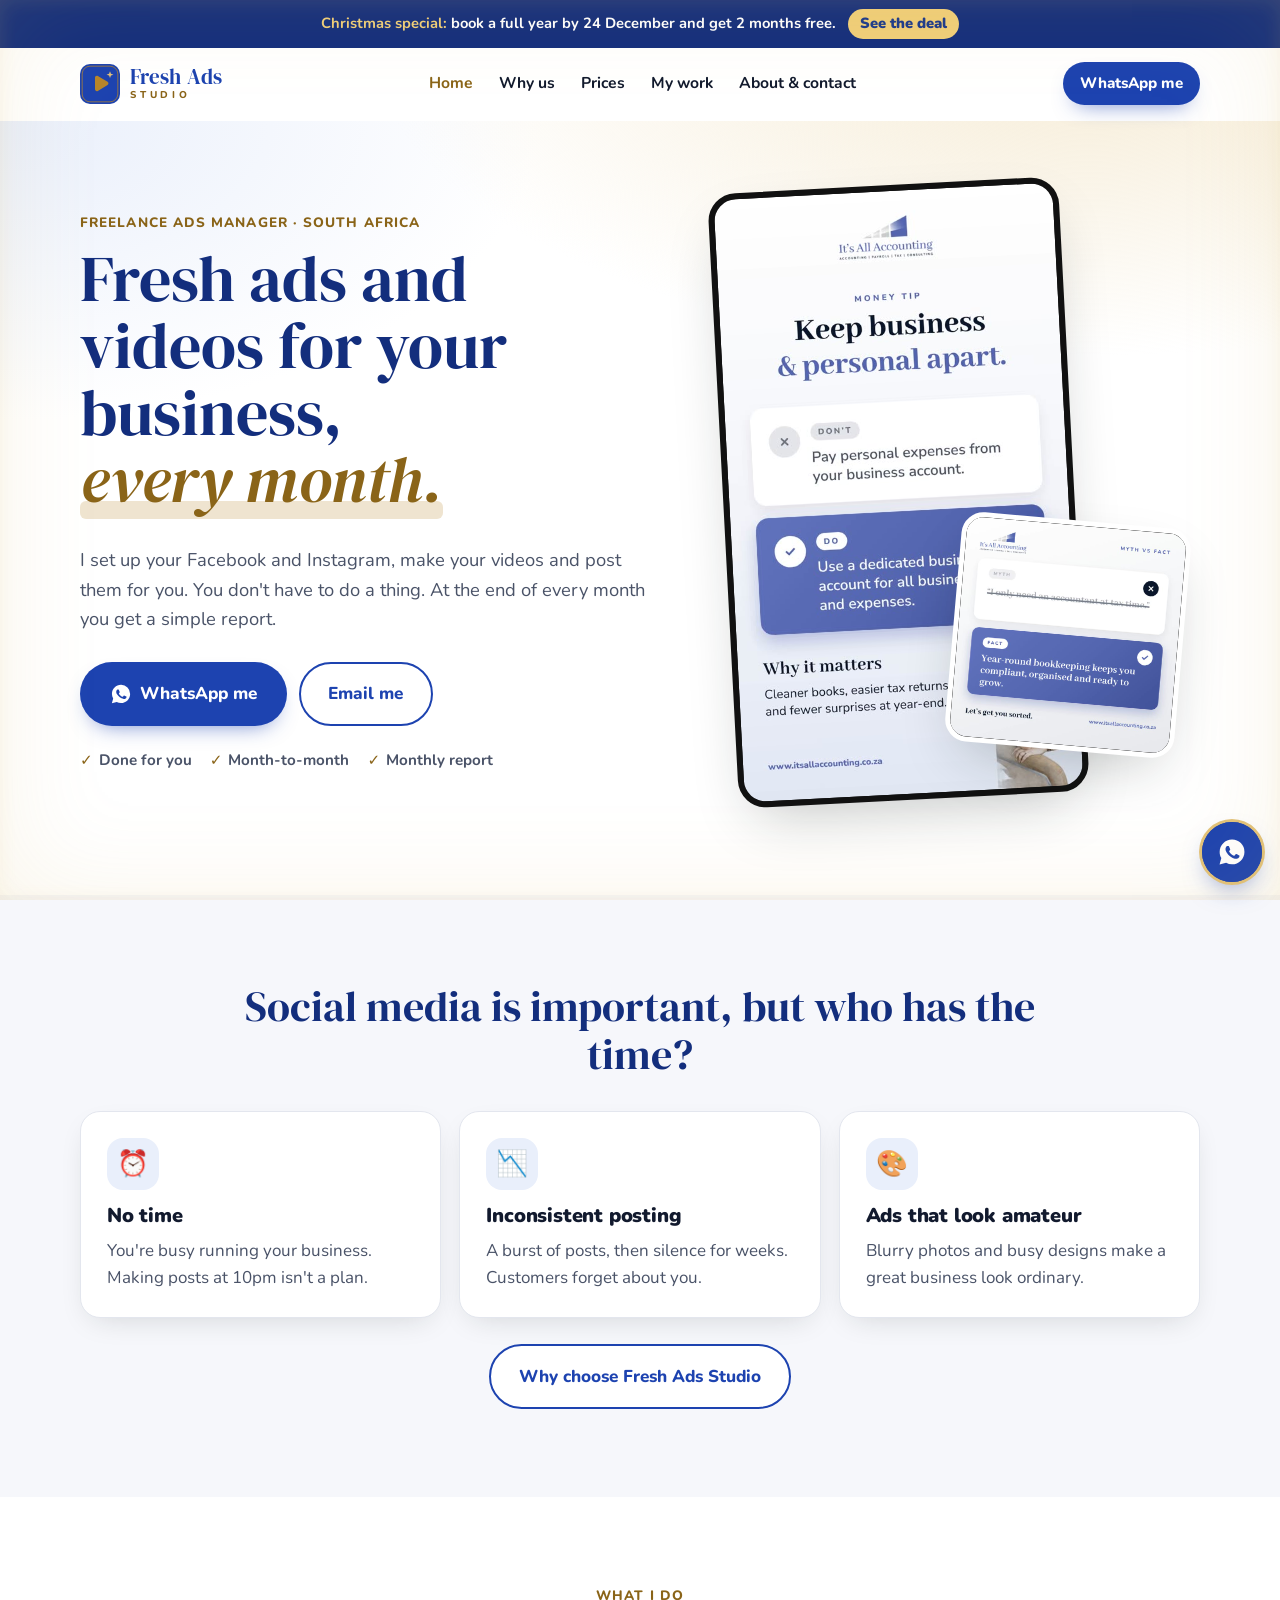
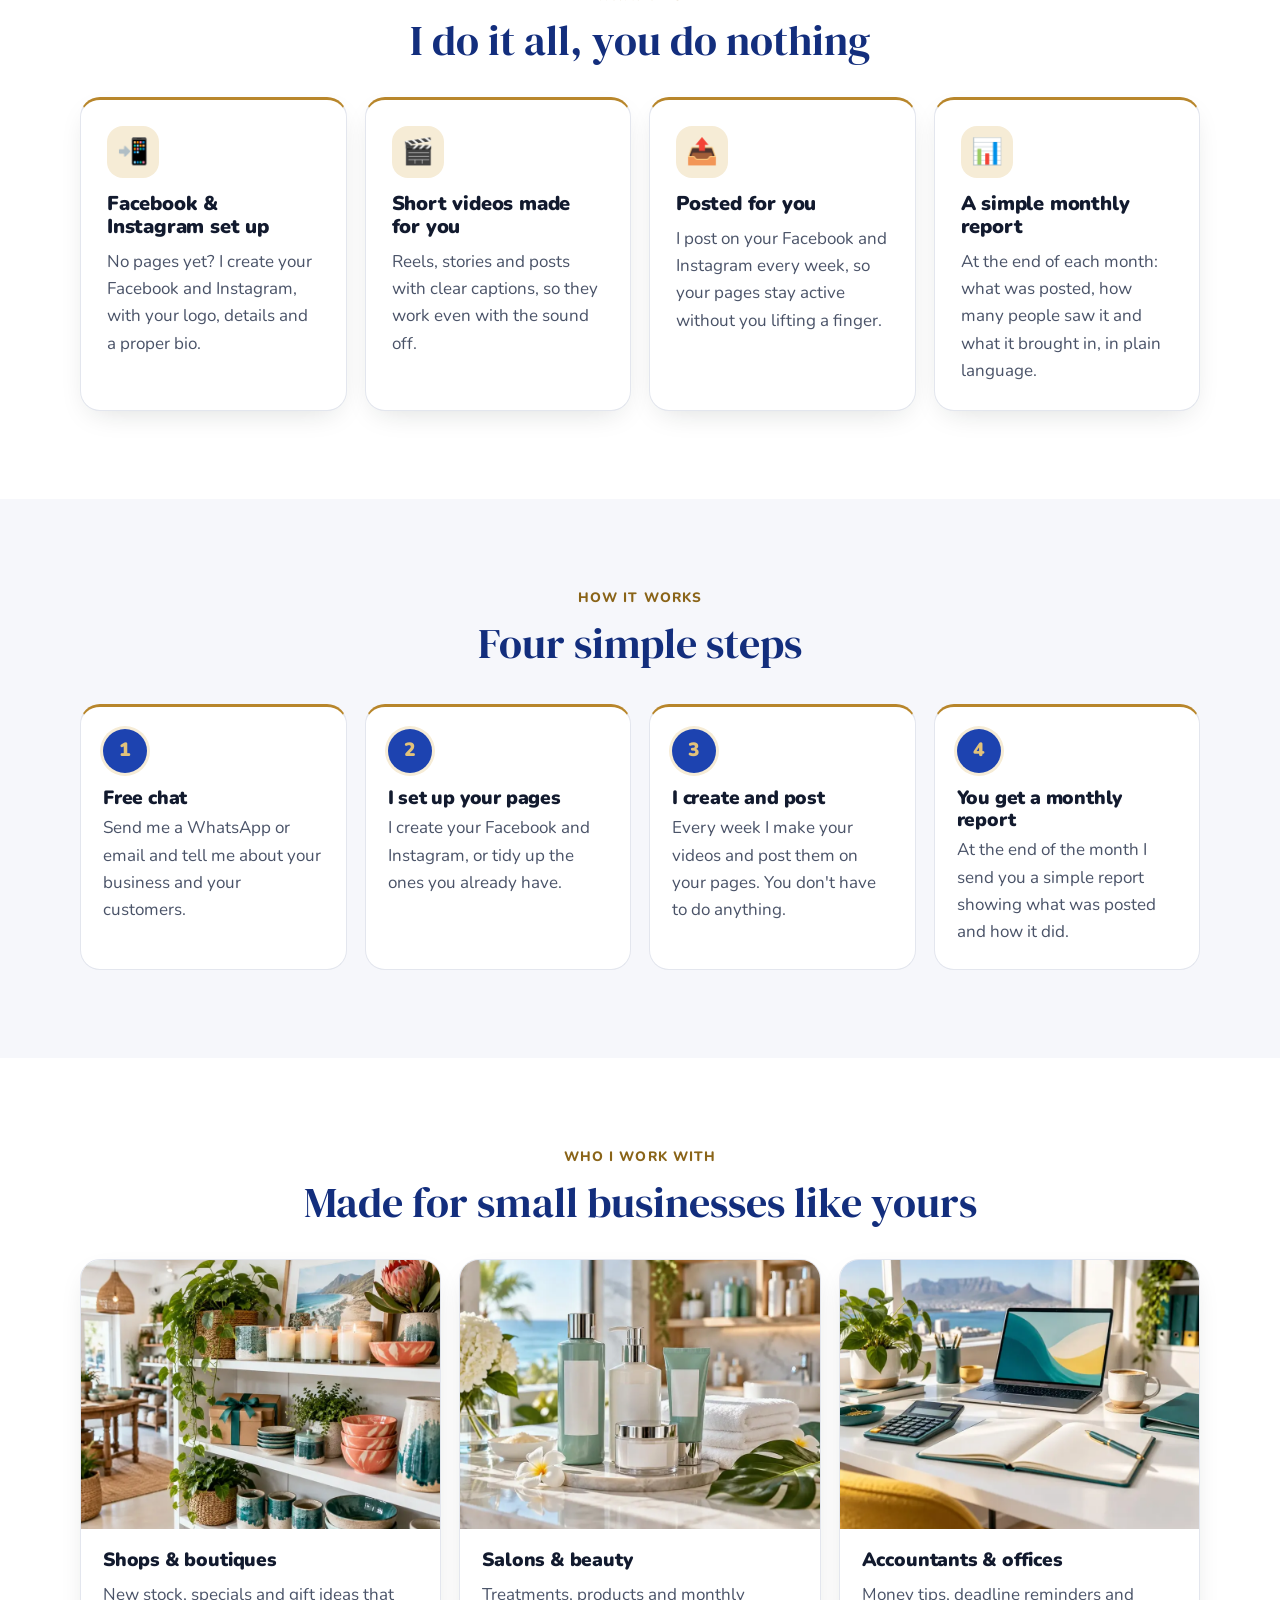
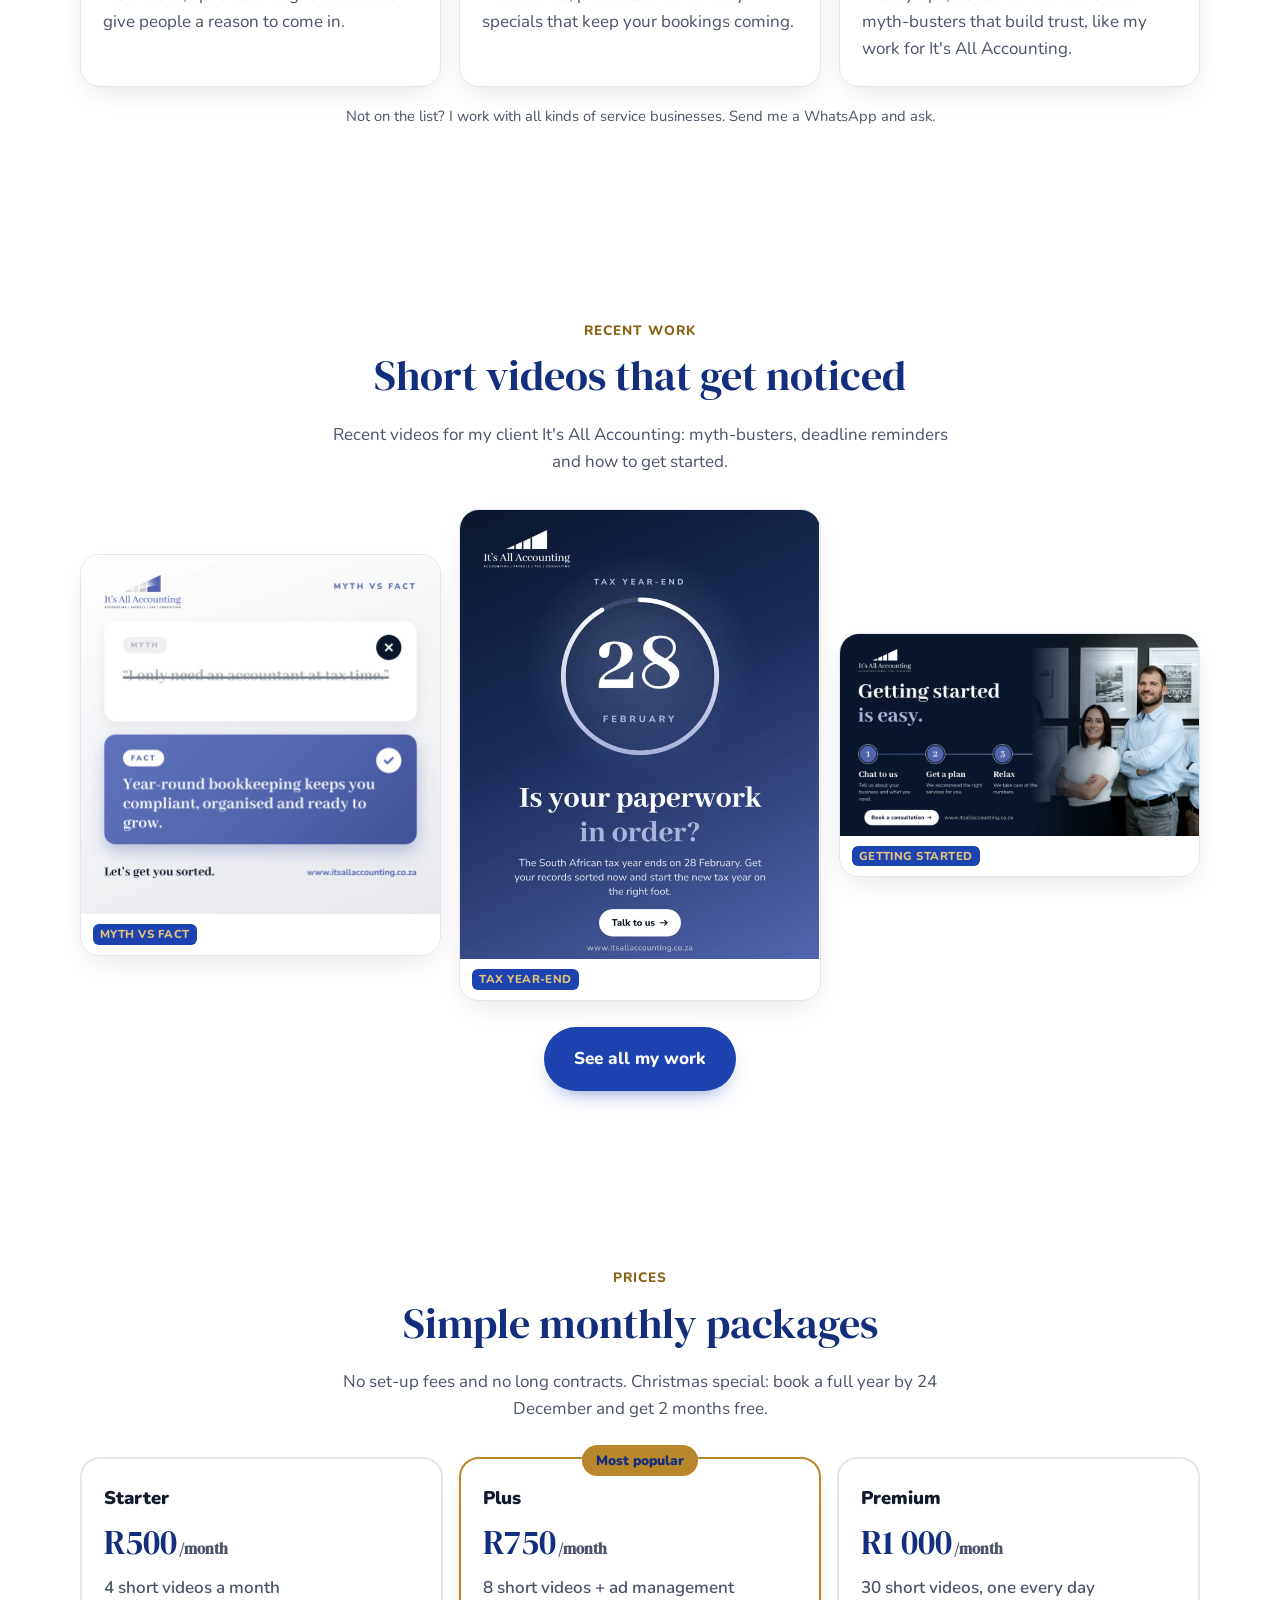
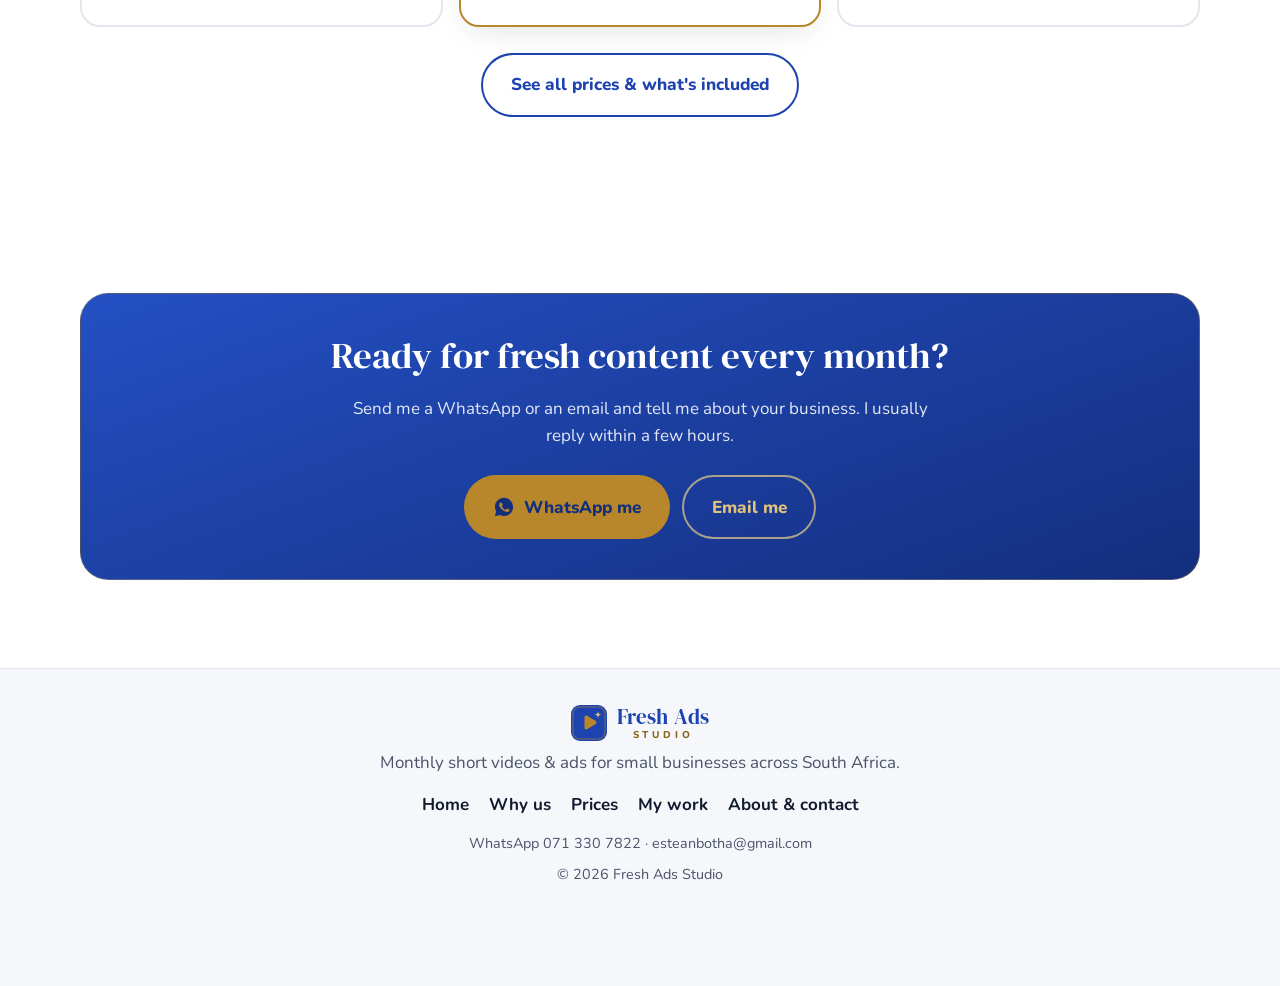
==== commit 5ae05515: "Switch theme to royal blue and deep gold; soften edge glow - Remove the pastel layers; white cards w" ====
--- a/index.html
+++ b/index.html
@@ -5,7 +5,7 @@
   <meta name="viewport" content="width=device-width, initial-scale=1">
   <title>Fresh Ads Studio | Monthly Ads &amp; Video Content for Small Businesses in South Africa</title>
   <meta name="description" content="Fresh Ads Studio creates professional short-form videos and social media ads for small businesses across South Africa, every month. From R500 a month. No agency, no long contracts.">
-  <meta name="theme-color" content="#dcebfb">
+  <meta name="theme-color" content="#1d43b0">
   <link rel="icon" href="assets/favicon.svg" type="image/svg+xml">
 
   <meta property="og:type" content="website">
--- a/styles.css
+++ b/styles.css
@@ -4,14 +4,14 @@
    ========================================================== */
 :root {
   /* Brand: royal blue + gold */
-  --primary: #1b3a8c;
-  --primary-dark: #122a6b;
-  --primary-soft: #eaf0fb;
-  --accent: #c9a24a;
-  --gold: #c9a24a;
-  --gold-light: #e9cf8a;
-  --gold-dark: #8a6a1f;
-  --gold-soft: #f7f0dc;
+  --primary: #1d43b0;
+  --primary-dark: #132e7d;
+  --primary-soft: #e9effb;
+  --accent: #b8862b;
+  --gold: #b8862b;
+  --gold-light: #e2c27a;
+  --gold-dark: #8a6418;
+  --gold-soft: #f6ecd6;
   --baby: #dcebfb;
   --baby-line: #bcd5f2;
   --wa: #25d366;
@@ -417,7 +417,7 @@
 .promo-bar { background: #1b3a8c; color: #fff; text-align: center; font-size: .92rem; font-weight: 700; padding: 9px max(16px, env(safe-area-inset-right, 0px)) 9px max(16px, env(safe-area-inset-left, 0px)); display: flex; flex-wrap: wrap; justify-content: center; align-items: center; gap: 4px 12px; }
 .promo-bar b { color: #f0cf7a; }
 .promo-bar a { color: #1b3a8c; background: #f0cf7a; text-decoration: none; font-weight: 900; padding: 3px 12px; border-radius: 999px; white-space: nowrap; }
-.xmas-deal { position: relative; overflow: hidden; background: radial-gradient(700px 300px at 50% 0%, #2c55b0, #1b3a8c 70%); color: #fff; border-radius: var(--radius-lg); padding: 34px 22px; margin: 0 auto 34px; max-width: 760px; text-align: center; box-shadow: var(--shadow-lg); }
+.xmas-deal { position: relative; overflow: hidden; background: radial-gradient(700px 300px at 50% 0%, #2a55c9, #1b3a8c 70%); color: #fff; border-radius: var(--radius-lg); padding: 34px 22px; margin: 0 auto 34px; max-width: 760px; text-align: center; box-shadow: var(--shadow-lg); }
 .xmas-deal::before { content: ""; position: absolute; inset: 0 0 auto; height: 14px; background: repeating-linear-gradient(90deg, #ef476f 0 10px, transparent 10px 30px, #ffd166 30px 40px, transparent 40px 60px, #06d6a0 60px 70px, transparent 70px 90px); opacity: .9; }
 .xmas-eyebrow { color: #f0cf7a; font-weight: 900; text-transform: uppercase; letter-spacing: .12em; font-size: .85rem; margin: 6px 0 .4em; }
 .xmas-deal h2 { font-size: clamp(1.7rem, 5.5vw, 2.4rem); color: #fff; }
@@ -452,8 +452,8 @@
 .hero { background: radial-gradient(1100px 480px at 85% -10%, var(--gold-soft), transparent 65%), radial-gradient(900px 500px at 0% 0%, var(--primary-soft), transparent 60%); }
 .hero-points li::before { color: var(--gold-dark); }
 
-.btn-primary { background: var(--primary); color: #fff; box-shadow: 0 10px 22px -12px rgba(27, 58, 140, .7); }
-.btn-primary:hover { background: #2a4fa8; }
+.btn-primary { background: var(--primary); color: #fff; box-shadow: 0 10px 22px -12px rgba(29, 67, 176, .7); }
+.btn-primary:hover { background: #2450c4; }
 .btn-outline { color: var(--primary); border-color: var(--primary); }
 .btn-outline:hover { background: var(--primary-soft); }
 
@@ -467,10 +467,10 @@
 .mini-price:hover { border-color: var(--primary); }
 
 .tag, .tag.client { background: var(--primary); color: var(--gold-light); }
-.showcase { background: linear-gradient(160deg, #24489f, var(--primary-dark)); }
+.showcase { background: linear-gradient(160deg, #2450c4, var(--primary-dark)); }
 .showcase .eyebrow { color: var(--gold-light); }
 
-.cta-band { background: linear-gradient(160deg, #24489f, var(--primary-dark)); border: 1px solid rgba(201, 162, 74, .35); }
+.cta-band { background: linear-gradient(160deg, #2450c4, var(--primary-dark)); border: 1px solid rgba(184, 134, 43, .35); }
 .cta-band h2 { color: #fff; }
 .cta-band .btn-light { background: var(--gold); color: var(--primary-dark); }
 .cta-band .btn-light:hover { background: var(--gold-light); }
@@ -519,123 +519,6 @@
 @media (min-width: 760px) { .who-grid { grid-template-columns: repeat(3, minmax(0, 1fr)); } }
 
 
-/* ---------- Baby blue boxes ---------- */
-.service-card, .step, .reason, .about-points .card, .get-list li { background: var(--baby); border-color: var(--baby-line); box-shadow: none; }
-.service-card .icon-badge, .reason .icon-badge { background: #fff; }
-.service-card p, .step p, .reason p, .about-points .card p, .get-list li { color: #3d4a63; }
-.how .step { box-shadow: 0 8px 22px -16px rgba(27, 58, 140, .45); }
-
-/* ==========================================================
-   Pastel theme (navy text keeps everything readable)
-   ========================================================== */
-:root {
-  --p-blue: #dcebfb;
-  --p-blue-2: #bcd6f5;
-  --p-pink: #fde4ec;
-  --p-pink-2: #f6c3d4;
-  --p-mint: #dcf3e8;
-  --p-lav: #ece6fb;
-  --p-peach: #fde9dc;
-  --p-butter: #fdf3cf;
-  --navy: #1b2a52;
-  --ink: #1b2a52;
-  --ink-soft: #4a5576;
-  --line: #e4e6f0;
-  --rose: #a34d70;
-}
-body { color: var(--ink); }
-h1, h2, .section-title, .page-title, .amount, .mini-amount { color: var(--navy); }
-.eyebrow, .xmas-eyebrow { color: var(--rose); }
-.hl { color: var(--rose); }
-.hl::after { background: var(--p-pink-2); opacity: .7; }
-.wm-main { color: var(--navy); }
-
-/* section backgrounds */
-.hero { background: radial-gradient(900px 460px at 90% -10%, var(--p-pink), transparent 65%), radial-gradient(900px 520px at 0% 0%, var(--p-blue), transparent 60%), #fff; }
-.problem { background: var(--p-peach); }
-.how { background: var(--p-lav); }
-.page-hero { background: radial-gradient(900px 380px at 50% -20%, var(--p-blue), transparent 70%); }
-.site-footer { background: var(--p-blue); border-top-color: var(--p-blue-2); }
-
-/* buttons */
-.btn-primary, .header-cta { background: var(--p-blue-2); color: var(--navy); box-shadow: 0 10px 22px -14px rgba(27, 42, 82, .55); }
-.btn-primary:hover, .header-cta:hover { background: #a7c8f1; color: var(--navy); }
-.btn-outline { background: #fff; color: var(--navy); border-color: var(--p-blue-2); }
-.btn-outline:hover { background: var(--p-blue); }
-.mobile-nav a[aria-current="page"], .billing-toggle button[aria-pressed="true"] { background: var(--p-blue-2); border-color: var(--p-blue-2); color: var(--navy); }
-.main-nav a[aria-current="page"], .main-nav a:hover, .footer-nav a:hover { color: var(--rose); }
-
-/* pastel boxes, cycling colours */
-.card, .service-card, .step, .reason, .about-points .card, .get-list li, .who-card, .mini-price, .price-card { border-color: rgba(27, 42, 82, .08); box-shadow: 0 10px 26px -20px rgba(27, 42, 82, .5); }
-.problem-card { background: #fff; }
-.service-card:nth-child(4n+1), .step:nth-child(4n+1), .reason:nth-child(6n+1), .about-points .card:nth-child(3n+1) { background: var(--p-blue); }
-.service-card:nth-child(4n+2), .step:nth-child(4n+2), .reason:nth-child(6n+2), .about-points .card:nth-child(3n+2) { background: var(--p-mint); }
-.service-card:nth-child(4n+3), .step:nth-child(4n+3), .reason:nth-child(6n+3), .about-points .card:nth-child(3n+3) { background: var(--p-pink); }
-.service-card:nth-child(4n+4), .step:nth-child(4n+4), .reason:nth-child(6n+4) { background: var(--p-butter); }
-.reason:nth-child(6n+5) { background: var(--p-lav); }
-.reason:nth-child(6n+6) { background: var(--p-peach); }
-.how .step { box-shadow: 0 10px 26px -20px rgba(27, 42, 82, .5); }
-.get-list li:nth-child(odd) { background: var(--p-blue); }
-.get-list li:nth-child(even) { background: var(--p-mint); }
-.service-card p, .step p, .reason p, .about-points .card p, .get-list li { color: var(--ink-soft); }
-.icon-badge, .problem-card .icon-badge { background: #fff; }
-.problem-card .icon-badge { background: var(--p-peach); }
-.step-num { background: #fff; color: var(--navy); box-shadow: 0 0 0 3px var(--p-butter); }
-
-.who-card:nth-child(1) .who-body { background: var(--p-peach); }
-.who-card:nth-child(2) .who-body { background: var(--p-pink); }
-.who-card:nth-child(3) .who-body { background: var(--p-blue); }
-.who-card { background: #fff; }
-
-/* prices */
-.mini-price:nth-child(1), .price-card:nth-child(1) { background: var(--p-mint); }
-.mini-price:nth-child(2), .price-card:nth-child(2) { background: var(--p-pink); }
-.mini-price:nth-child(3), .price-card:nth-child(3) { background: var(--p-lav); }
-.price-card.featured, .mini-price.featured { border-color: var(--p-pink-2); }
-.badge { background: var(--p-butter); color: var(--navy); border: 1px solid #f1dc93; }
-.features li { border-top-color: rgba(27, 42, 82, .1); }
-.features li::before { background-color: #fff; }
-.price .was { color: var(--ink-soft); }
-.yearly-note { color: var(--rose); }
-.billing-toggle { background: #fff; }
-.billing-toggle .save { background: var(--p-butter); color: var(--navy); }
-
-/* tags, FAQ, table, contact */
-.tag, .tag.client { background: var(--p-lav); color: var(--navy); }
-.faq details { background: #fff; }
-.faq summary::after { background: var(--p-pink); color: var(--navy); }
-.compare .us { background: var(--p-blue); color: var(--navy); }
-.compare thead .us { background: var(--p-blue-2); color: var(--navy); }
-.compare thead th { background: var(--p-lav); }
-.cl-icon { background: var(--p-butter); }
-.copy-btn { background: var(--p-butter); border-color: #f1dc93; color: var(--navy); }
-.field input, .field textarea { background: #fbfbfe; }
-.field input:focus, .field textarea:focus { border-color: var(--p-blue-2); }
-
-/* formerly dark areas */
-.showcase { background: linear-gradient(150deg, var(--p-lav), var(--p-blue)); color: var(--ink); }
-.showcase h3 { color: var(--navy); }
-.showcase p, .showcase ul { color: var(--ink-soft); }
-.showcase .eyebrow { color: var(--rose); }
-.cta-band { background: linear-gradient(135deg, var(--p-blue), var(--p-lav) 55%, var(--p-pink)); color: var(--ink); border: 0; }
-.cta-band h2 { color: var(--navy); }
-.cta-band p { color: var(--ink-soft); }
-.cta-band .btn-light { background: #fff; color: var(--navy); }
-.cta-band .btn-light:hover { background: var(--p-butter); }
-.cta-band .btn-ghost { background: transparent; color: var(--navy); border-color: rgba(27, 42, 82, .35); }
-.promo-bar { background: var(--p-butter); color: var(--navy); }
-.promo-bar b { color: var(--rose); }
-.promo-bar a { background: var(--p-pink-2); color: var(--navy); }
-.xmas-deal { background: linear-gradient(160deg, var(--p-mint), #eaf7f0); color: var(--ink); box-shadow: 0 18px 40px -26px rgba(27, 42, 82, .5); }
-.xmas-deal h2 { color: var(--navy); }
-.xmas-deal p { color: var(--ink-soft); }
-.xmas-prices li { background: #fff; border-color: rgba(27, 42, 82, .1); }
-.xmas-prices s { color: #8a91a8; }
-.xmas-prices b { color: var(--navy); }
-.btn-gold { background: var(--p-pink-2); color: var(--navy); }
-.btn-gold:hover { background: #f3b2c7; }
-:focus-visible { outline-color: var(--p-pink-2); }
-
 /* ---------- Soft golden glow around the page edges ---------- */
 body::after {
   content: "";
@@ -643,48 +526,20 @@
   inset: 0;
   pointer-events: none;
   z-index: 70;
-  box-shadow: inset 0 0 70px 6px rgba(232, 192, 96, .30), inset 0 0 18px rgba(240, 207, 122, .35);
+  box-shadow: inset 0 0 70px 6px rgba(214, 170, 80, .12), inset 0 0 14px rgba(226, 194, 122, .14);
 }
 @media (min-width: 760px) {
-  body::after { box-shadow: inset 0 0 120px 12px rgba(232, 192, 96, .28), inset 0 0 24px rgba(240, 207, 122, .32); }
+  body::after { box-shadow: inset 0 0 100px 8px rgba(214, 170, 80, .11), inset 0 0 20px rgba(226, 194, 122, .13); }
 }
 @media print { body::after { display: none; } }
 
-/* ==========================================================
-   Two pastels only: baby blue + pastel gold
-   ========================================================== */
-:root {
-  --p-blue: #dcebfb;      /* baby blue */
-  --p-blue-2: #bcd6f5;    /* deeper baby blue (buttons) */
-  --p-gold: #fbefc8;      /* pastel gold */
-  --p-gold-2: #f2dc9a;    /* deeper pastel gold */
-  --p-pink: var(--p-gold);
-  --p-pink-2: var(--p-gold-2);
-  --p-butter: var(--p-gold);
-  --p-mint: #e8f2fd;
-  --p-lav: #eef5fe;
-  --p-peach: #fdf6df;
-  --rose: #8a6a1f;
-}
-/* alternate blue / gold boxes */
-.service-card:nth-child(odd), .step:nth-child(odd), .reason:nth-child(odd), .about-points .card:nth-child(odd), .get-list li:nth-child(odd) { background: var(--p-blue); }
-.service-card:nth-child(even), .step:nth-child(even), .reason:nth-child(even), .about-points .card:nth-child(even), .get-list li:nth-child(even) { background: var(--p-gold); }
-.who-card:nth-child(1) .who-body, .who-card:nth-child(3) .who-body { background: var(--p-blue); }
-.who-card:nth-child(2) .who-body { background: var(--p-gold); }
-.mini-price:nth-child(1), .price-card:nth-child(1), .mini-price:nth-child(3), .price-card:nth-child(3) { background: var(--p-blue); }
-.mini-price:nth-child(2), .price-card:nth-child(2) { background: var(--p-gold); }
-.problem { background: var(--p-peach); }
-.how { background: var(--p-lav); }
-.hero { background: radial-gradient(900px 460px at 90% -10%, var(--p-gold), transparent 65%), radial-gradient(900px 520px at 0% 0%, var(--p-blue), transparent 60%), #fff; }
-.showcase { background: linear-gradient(150deg, var(--p-blue), var(--p-mint)); }
-.cta-band { background: linear-gradient(135deg, var(--p-blue), var(--p-mint) 55%, var(--p-gold)); }
-.xmas-deal { background: linear-gradient(160deg, var(--p-gold), var(--p-peach)); }
-.compare thead th { background: var(--p-peach); }
-.tag, .tag.client { background: var(--p-gold); }
-.badge, .copy-btn { border-color: var(--p-gold-2); }
-
-/* theme colours only: WhatsApp buttons and Christmas lights */
-.wa-float, .wa-float::before { background: var(--p-blue-2); color: var(--navy); }
-.wa-float { box-shadow: 0 10px 25px -8px rgba(27, 42, 82, .45); }
-.cl-icon.wa { background: var(--p-blue-2); color: var(--navy); }
-.xmas-deal::before { background: repeating-linear-gradient(90deg, var(--p-blue-2) 0 10px, transparent 10px 30px, var(--p-gold-2) 30px 40px, transparent 40px 60px); }
+
+/* ---------- Royal blue + deep gold details ---------- */
+.service-card .icon-badge, .reason .icon-badge, .icon-badge { background: var(--gold-soft); }
+.problem-card .icon-badge { background: var(--primary-soft); }
+.service-card, .reason, .step, .about-points .card { border-top: 3px solid var(--gold); }
+.price-card.featured { border-color: var(--gold); box-shadow: 0 24px 50px -24px rgba(29, 67, 176, .45); }
+.wa-float, .wa-float::before { background: var(--primary); color: #fff; }
+.wa-float { box-shadow: 0 0 0 3px var(--gold-light), 0 12px 26px -8px rgba(29, 67, 176, .55); }
+.cl-icon.wa { background: var(--primary); color: #fff; }
+.xmas-deal::before { background: repeating-linear-gradient(90deg, var(--gold-light) 0 10px, transparent 10px 30px, #ffffff 30px 40px, transparent 40px 60px); }
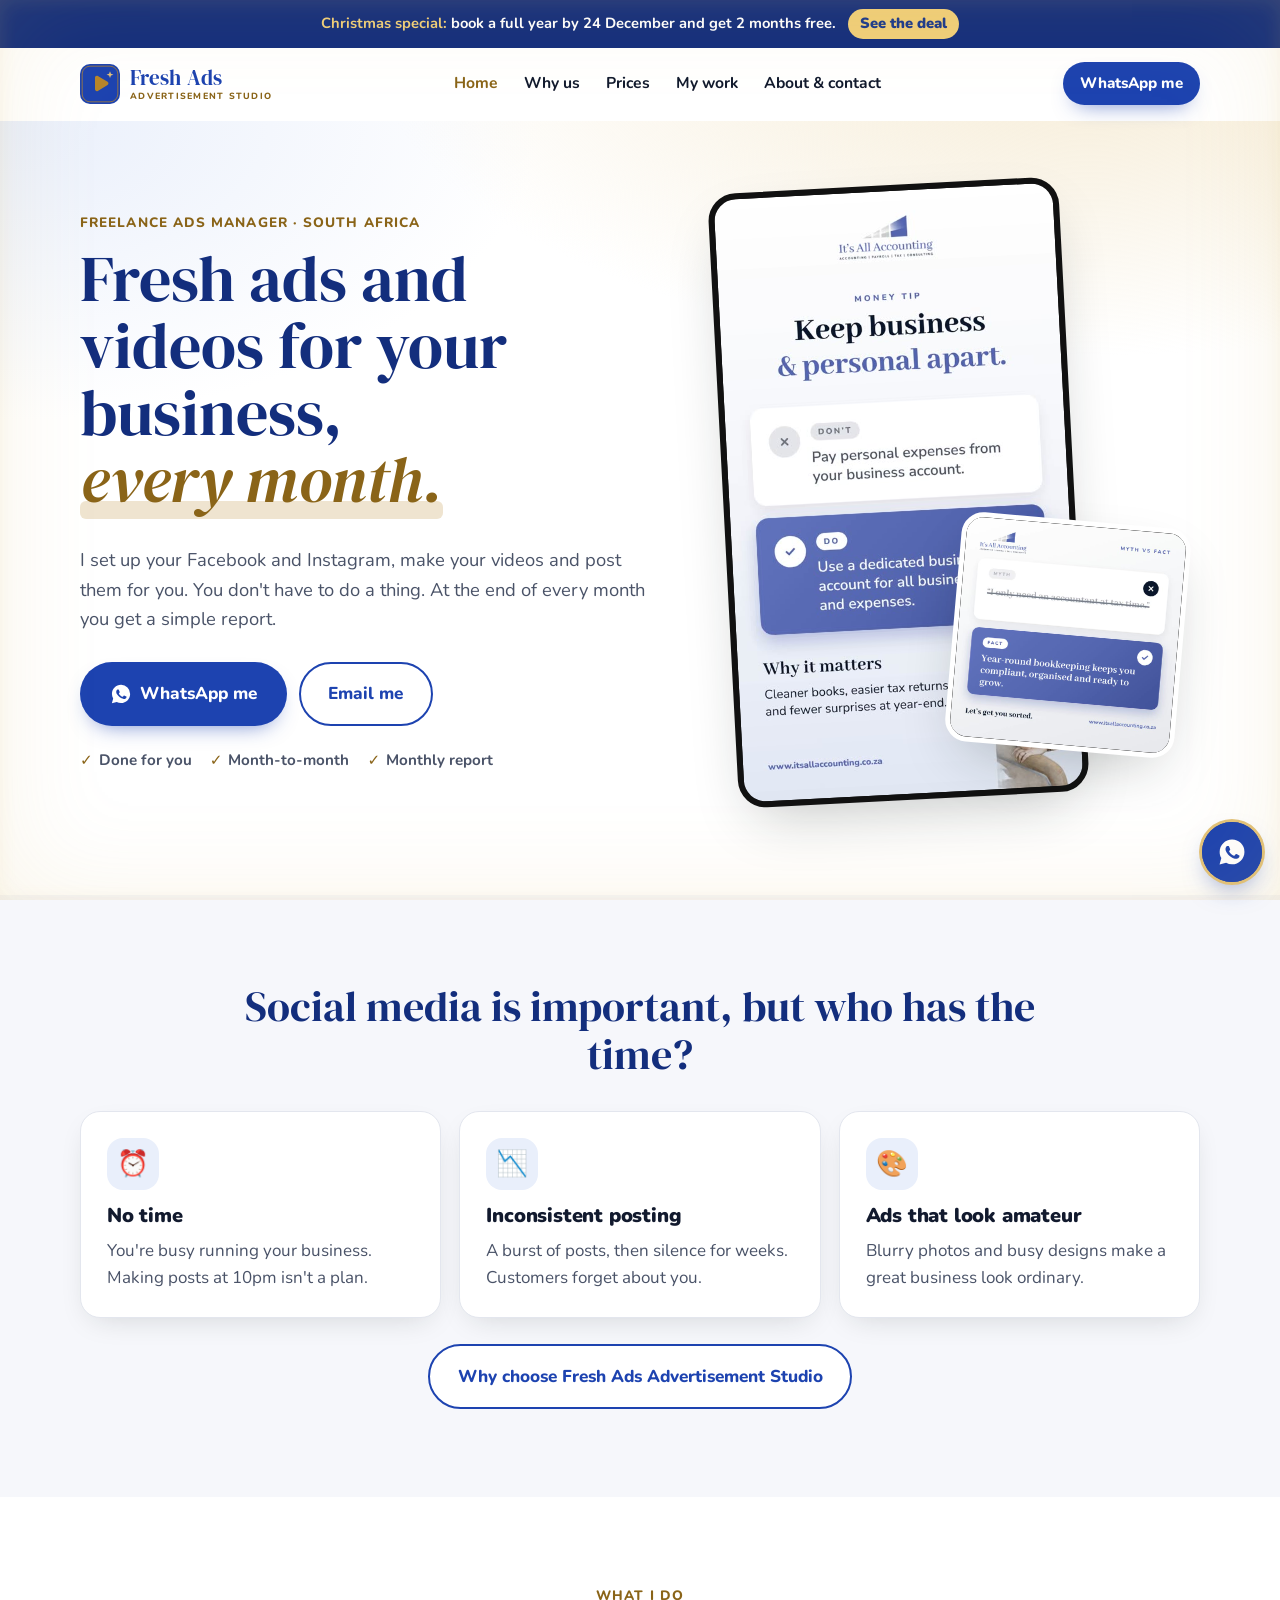
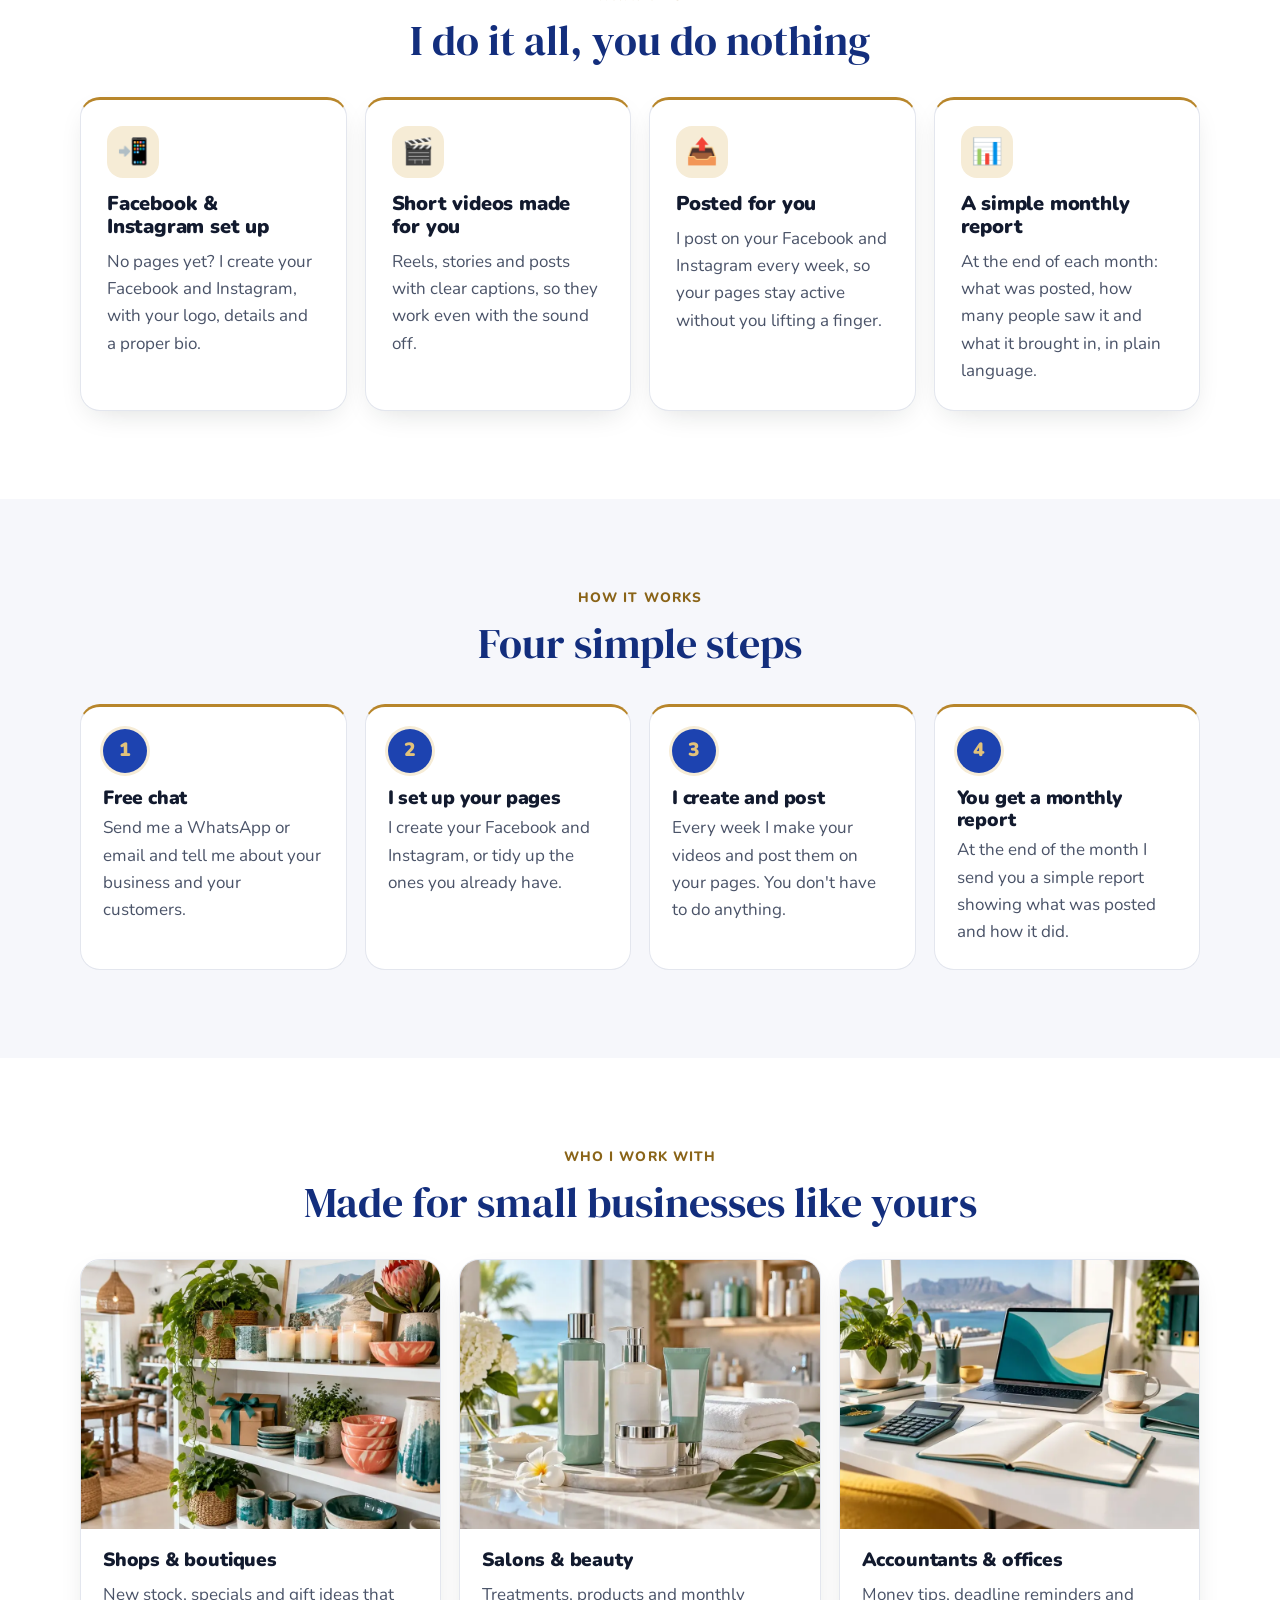
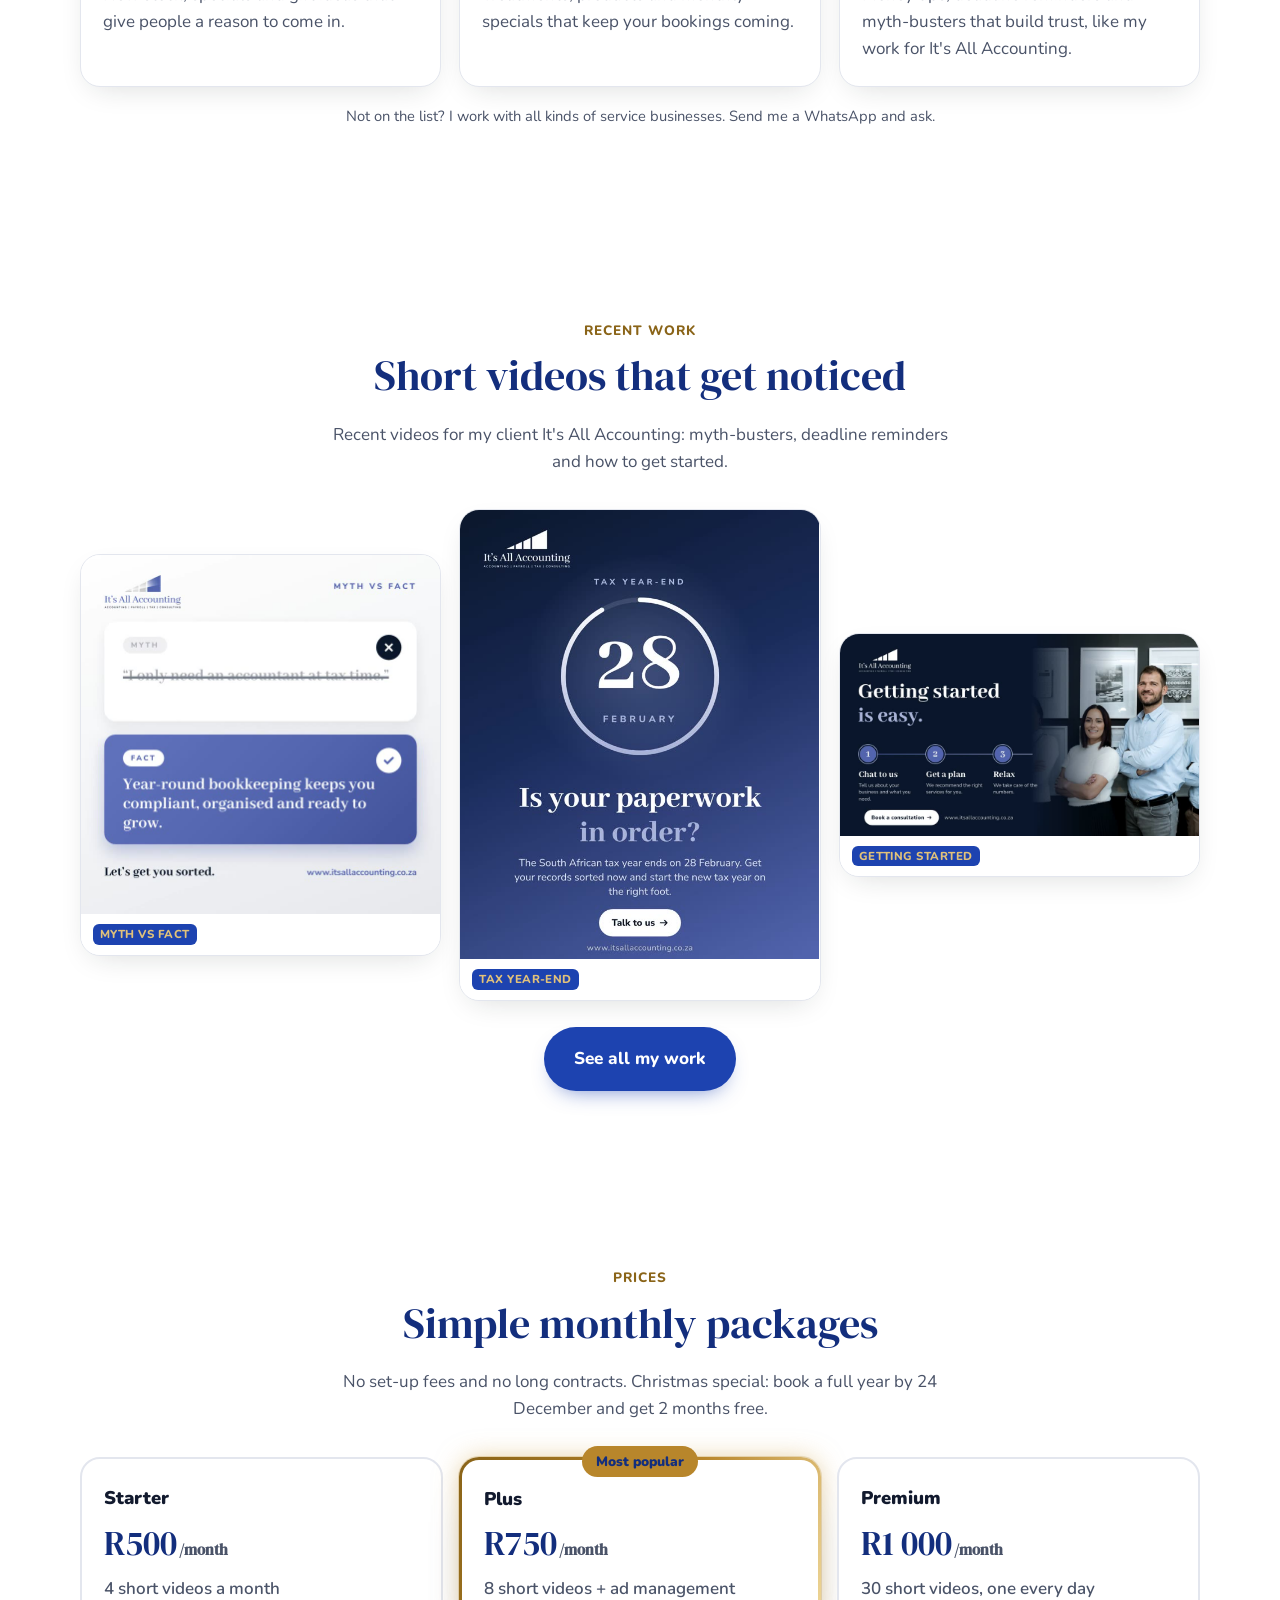
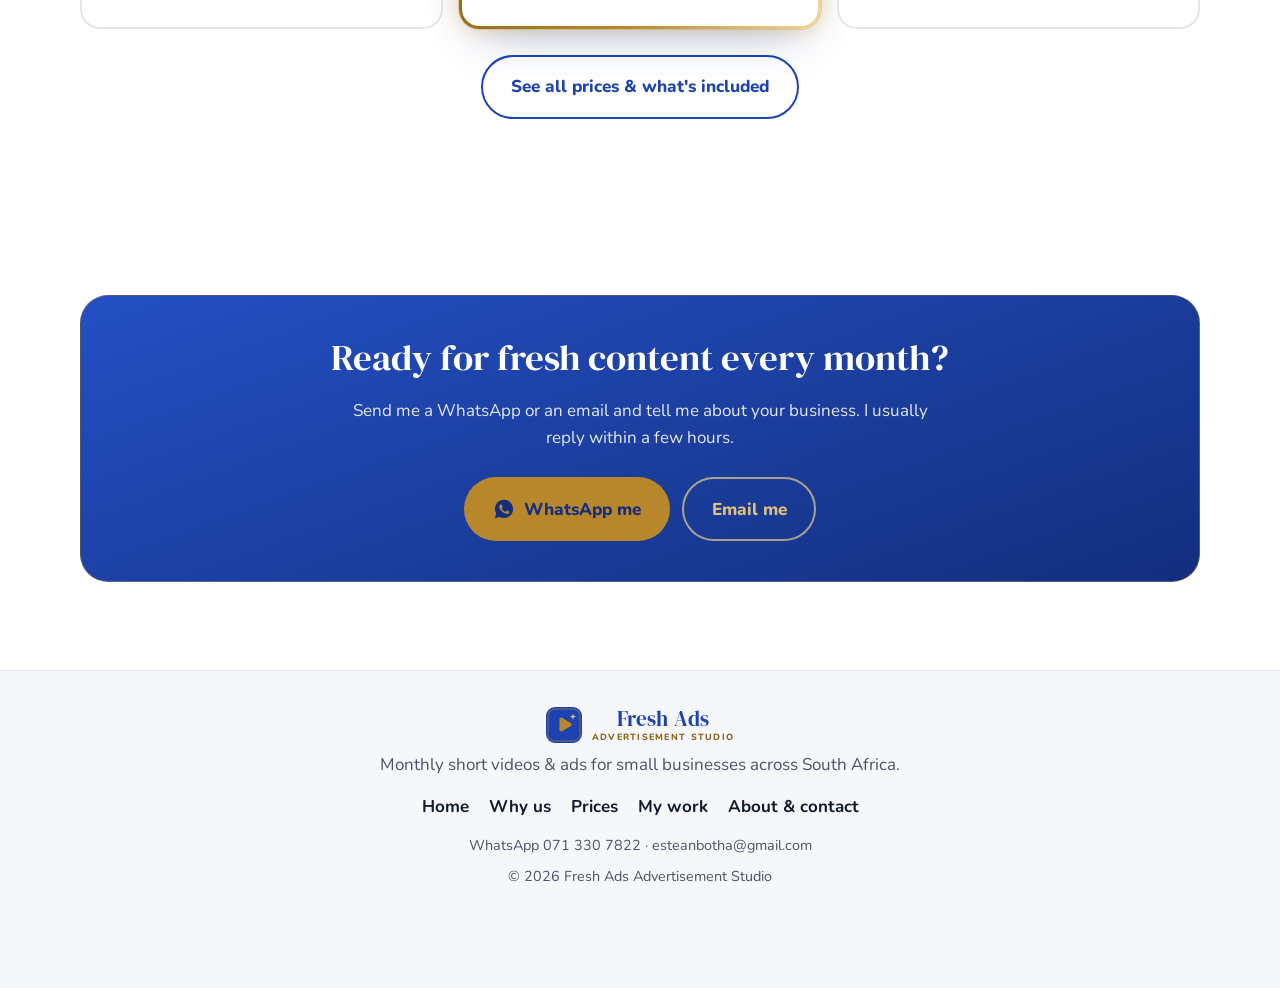
==== commit 78daf0d0: "Rename business to Fresh Ads Advertisement Studio Page titles, text, WhatsApp messages, header and f" ====
--- a/index.html
+++ b/index.html
@@ -3,13 +3,13 @@
 <head>
   <meta charset="utf-8">
   <meta name="viewport" content="width=device-width, initial-scale=1">
-  <title>Fresh Ads Studio | Monthly Ads &amp; Video Content for Small Businesses in South Africa</title>
-  <meta name="description" content="Fresh Ads Studio creates professional short-form videos and social media ads for small businesses across South Africa, every month. From R500 a month. No agency, no long contracts.">
+  <title>Fresh Ads Advertisement Studio | Monthly Ads &amp; Video Content for Small Businesses in South Africa</title>
+  <meta name="description" content="Fresh Ads Advertisement Studio creates professional short-form videos and social media ads for small businesses across South Africa, every month. From R500 a month. No agency, no long contracts.">
   <meta name="theme-color" content="#1d43b0">
   <link rel="icon" href="assets/favicon.svg" type="image/svg+xml">
 
   <meta property="og:type" content="website">
-  <meta property="og:title" content="Fresh Ads Studio | Monthly Ads &amp; Video Content for Small Businesses">
+  <meta property="og:title" content="Fresh Ads Advertisement Studio | Monthly Ads &amp; Video Content for Small Businesses">
   <meta property="og:description" content="Fresh, professional ads and short videos for your business, every month.">
   <meta property="og:image" content="assets/videos/its-all-accounting-showreel.jpg">
   <meta property="og:locale" content="en_ZA">
@@ -23,7 +23,7 @@
   {
     "@context": "https://schema.org",
     "@type": "ProfessionalService",
-    "name": "Fresh Ads Studio",
+    "name": "Fresh Ads Advertisement Studio",
     "description": "Monthly social media ads and short promo videos for small businesses.",
     "email": "esteanbotha@gmail.com",
     "telephone": "+27713307822",
@@ -44,9 +44,9 @@
   <!-- ============ HEADER ============ -->
   <header class="site-header">
     <div class="container header-inner">
-      <a href="index.html" class="brand" aria-label="Fresh Ads Studio home">
+      <a href="index.html" class="brand" aria-label="Fresh Ads Advertisement Studio home">
         <img src="assets/favicon.svg" alt="" width="40" height="40">
-        <span class="wordmark"><span class="wm-main">Fresh Ads</span><span class="wm-sub">Studio</span></span>
+        <span class="wordmark"><span class="wm-main">Fresh Ads</span><span class="wm-sub">Advertisement Studio</span></span>
       </a>
       <nav class="main-nav" aria-label="Main">
         <a href="index.html" aria-current="page">Home</a>
@@ -122,7 +122,7 @@
           </article>
         </div>
         <div class="center-actions">
-          <a href="why.html" class="btn btn-outline btn-lg">Why choose Fresh Ads Studio</a>
+          <a href="why.html" class="btn btn-outline btn-lg">Why choose Fresh Ads Advertisement Studio</a>
         </div>
       </div>
     </section>
@@ -300,7 +300,7 @@
     <div class="container footer-inner">
       <a href="index.html" class="brand">
         <img src="assets/favicon.svg" alt="" width="36" height="36">
-        <span class="wordmark"><span class="wm-main">Fresh Ads</span><span class="wm-sub">Studio</span></span>
+        <span class="wordmark"><span class="wm-main">Fresh Ads</span><span class="wm-sub">Advertisement Studio</span></span>
       </a>
       <p>Monthly short videos &amp; ads for small businesses across South Africa.</p>
       <nav class="footer-nav" aria-label="Footer">
@@ -311,7 +311,7 @@
         <a href="contact.html">About &amp; contact</a>
       </nav>
       <p class="small">WhatsApp <span class="js-phone">071 330 7822</span> · <span class="js-email-text">esteanbotha@gmail.com</span></p>
-      <p class="small">© <span id="year">2026</span> Fresh Ads Studio</p>
+      <p class="small">© <span id="year">2026</span> Fresh Ads Advertisement Studio</p>
     </div>
   </footer>
 
--- a/styles.css
+++ b/styles.css
@@ -543,3 +543,24 @@
 .wa-float { box-shadow: 0 0 0 3px var(--gold-light), 0 12px 26px -8px rgba(29, 67, 176, .55); }
 .cl-icon.wa { background: var(--primary); color: #fff; }
 .xmas-deal::before { background: repeating-linear-gradient(90deg, var(--gold-light) 0 10px, transparent 10px 30px, #ffffff 30px 40px, transparent 40px 60px); }
+
+/* ---------- Shiny gold ring around the Plus package ---------- */
+.price-card.featured, .mini-price.featured {
+  border: 3px solid transparent;
+  background:
+    linear-gradient(#fff, #fff) padding-box,
+    linear-gradient(115deg, #8a6418 0%, #b8862b 22%, #f6e2a8 42%, #fff7dc 50%, #f6e2a8 58%, #b8862b 78%, #8a6418 100%) border-box;
+  background-size: 100% 100%, 250% 250%;
+  box-shadow: 0 0 0 1px rgba(184, 134, 43, .25), 0 0 26px -2px rgba(214, 170, 80, .55), 0 24px 50px -24px rgba(29, 67, 176, .4);
+  animation: goldShine 4.5s ease-in-out infinite;
+}
+@keyframes goldShine {
+  0%, 100% { background-position: 0 0, 0% 50%; }
+  50% { background-position: 0 0, 100% 50%; }
+}
+@media (prefers-reduced-motion: reduce) {
+  .price-card.featured, .mini-price.featured { animation: none; }
+}
+
+/* full name in the wordmark */
+.wm-sub { letter-spacing: .14em; font-size: .56rem; white-space: nowrap; }
